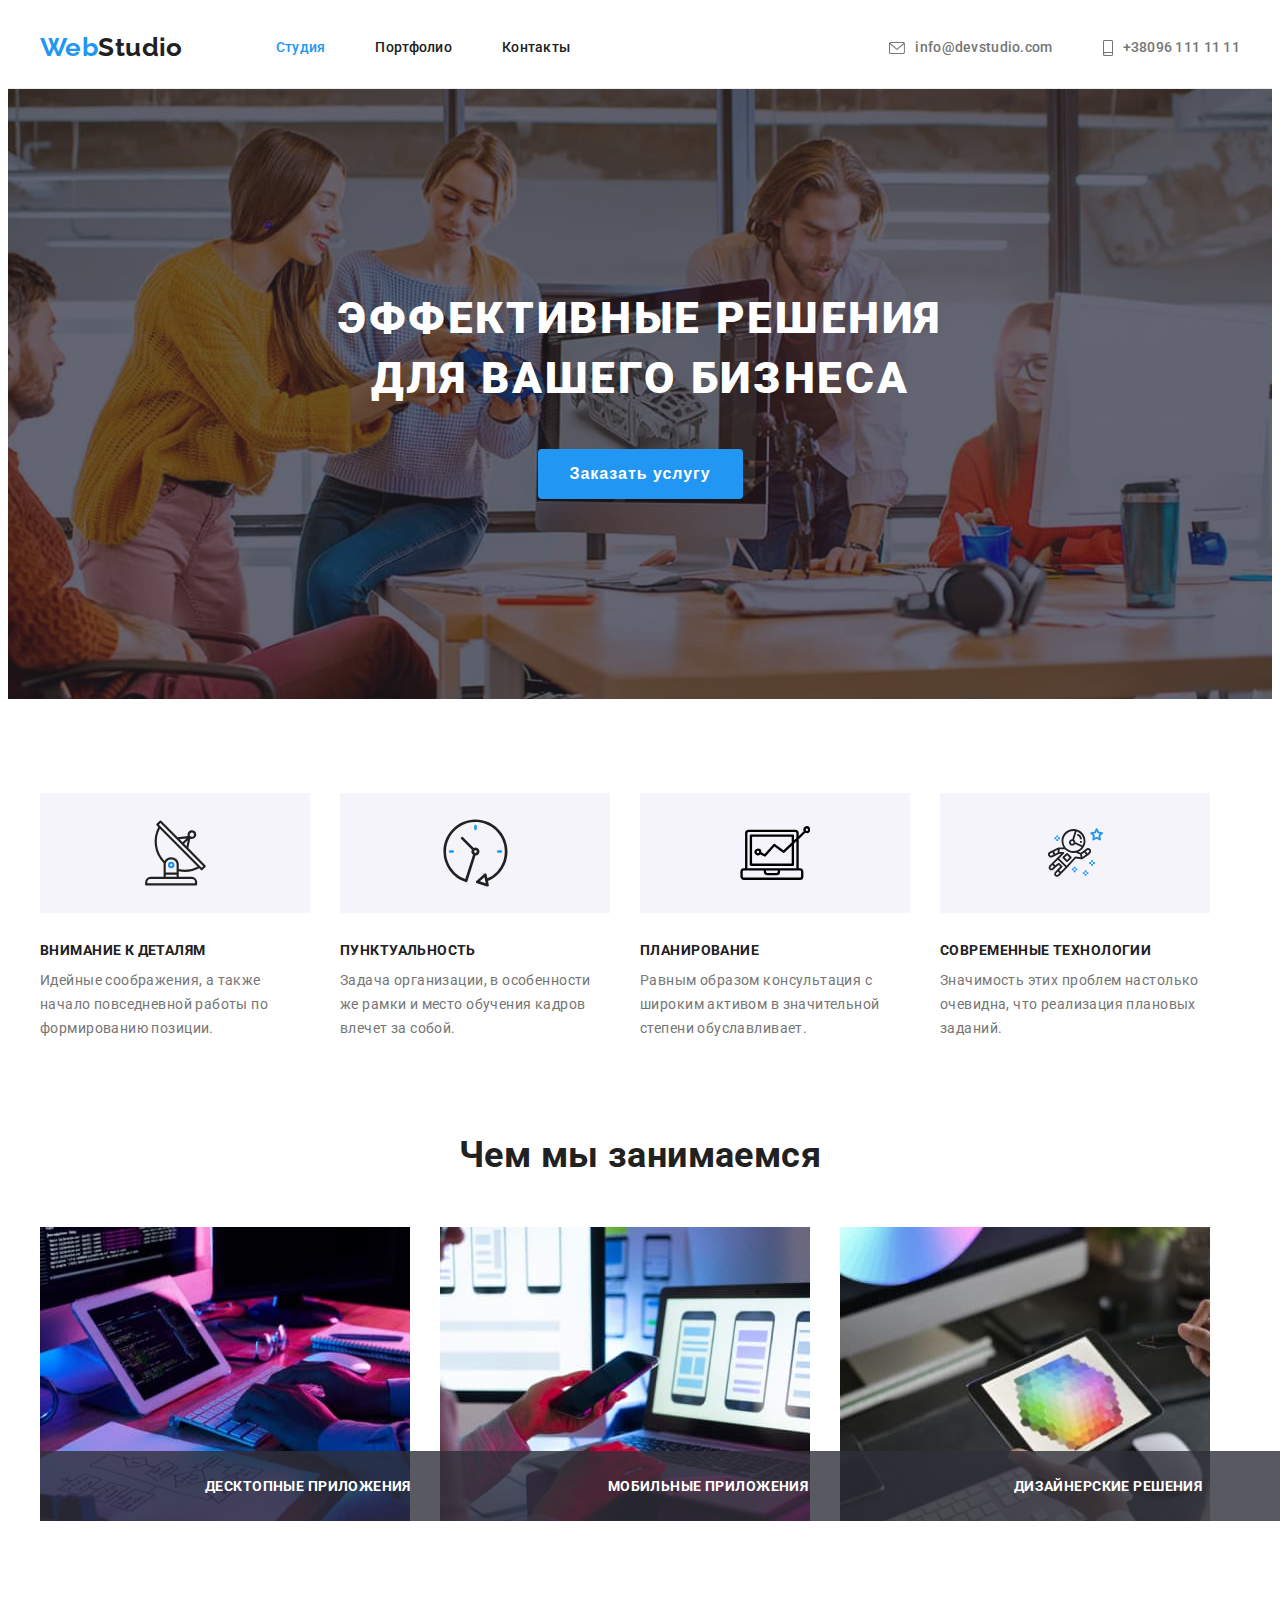
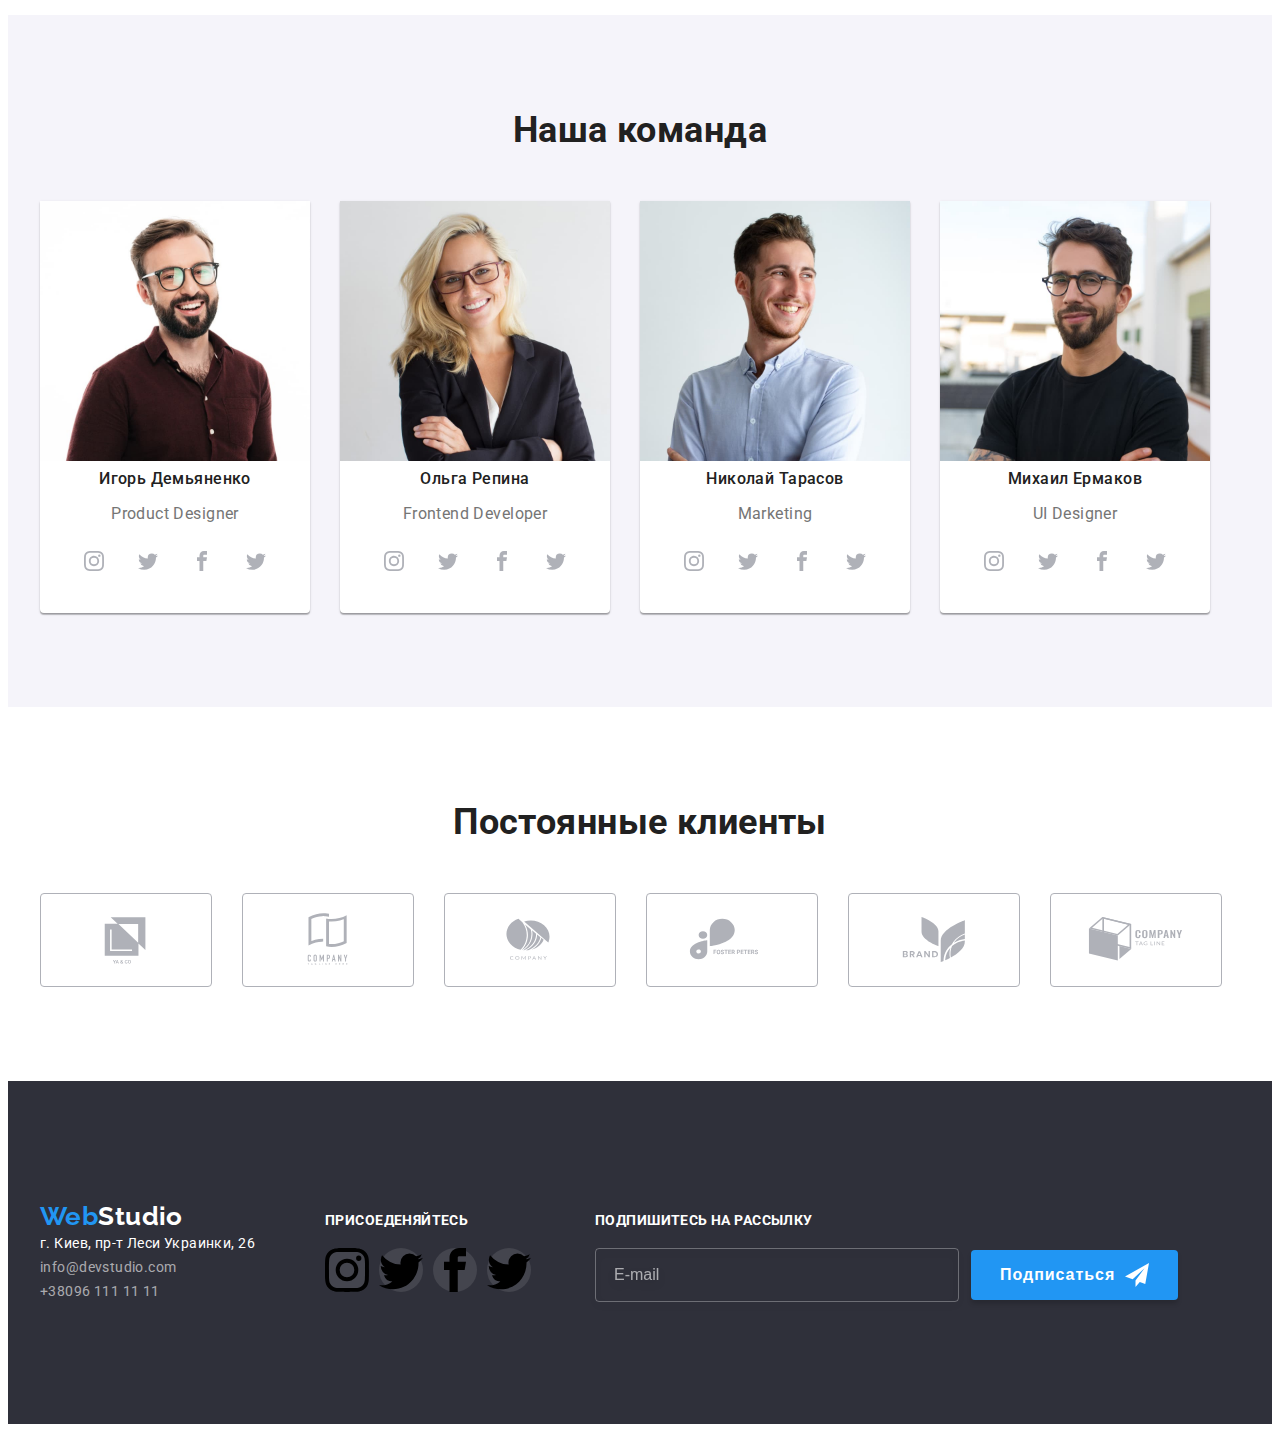
==== index.html @ 98ad6d7e "Перейменовує по BEM-у до футера" ====
<!DOCTYPE html>
<html lang="ru">
<head>
    <meta charset="UTF-8">
    <meta http-equiv="X-UA-Compatible" content="IE=edge">
    <meta name="viewport" content="width=device-width, initial-scale=1.0">
    <title>WebStudio</title>
    <link href="https://fonts.googleapis.com/css2?family=Raleway:wght@700&family=Roboto:wght@400;500;700;900&display=swap"
        rel="stylesheet">
    <link rel="stylesheet" href="https://cdnjs.cloudflare.com/ajax/libs/modern-normalize/1.1.0/modern-normalize.min.css"
        integrity="sha512-wpPYUAdjBVSE4KJnH1VR1HeZfpl1ub8YT/NKx4PuQ5NmX2tKuGu6U/JRp5y+Y8XG2tV+wKQpNHVUX03MfMFn9Q=="
        crossorigin="anonymous" referrerpolicy="no-referrer" />
    <link rel="stylesheet" href="./css/styles.css">
    <!-- <link rel="stylesheet" href="./css/main.min.css"> -->
</head>
<body>
    <!--Розмічаємо голову сторінки-->
    <header class="header">
        <div class="container head-container">
        <!--Розмічаємо навігацію по сайту-->
            <nav class="header-nav">
                <a href="./index.html" class="logotext logotext--head link"><span class="logo">Web</span>Studio</a>
                <ul class="site-nav list">
                    <li class="site-nav__item"><a href="./index.html" class="site-nav__link link current">Студия</a></li>
                    <li class="site-nav__item"><a href="./portfolio.html" class="site-nav__link link">Портфолио</a></li>
                    <li class="site-nav__item"><a href="" class="site-nav__link link">Контакты</a></li>
                </ul>
            </nav>
            <!--Додаємо контакти в хедер-->
            <ul class="contact-nav list">
                <li class="contact__item">                                   
                    <a href="emailto:info@devstudio.com" class="contact__link link">
                        <svg class="mylo-icon" width="16" height="12">
                            <use href="./images/symbol-defs.svg#icon-envelopelett"></use>
                        </svg>
                        info@devstudio.com
                    </a>
                </li>
                <li class="contact__item">                    
                    <a href="tel:+380961111111" class="contact__link link">
                        <svg class="tel-icon">
                            <use href="./images/symbol-defs.svg#icon-smartphonesma"></use>
                        </svg>
                        +38096 111 11 11
                    </a>
                </li>
            </ul>
        </div>
    </header>
    <!--Закінчили з хедером,розмічаємо основну частину сторінки-->
    <main>
        <!--Розмічаємо "банер"-->                    
        <section class="section hero">
            <div class="container">
                <h1 class="hero-title">Эффективные решения для вашего бизнеса</h1>
                <button type="button" class="button-hero" data-modal-open>Заказать услугу</button>
            </div>               
        </section>        
        <!--Розмічаємо секцію "Наші кращі якості"-->
        <section class="section">
            <div class="container">
                <h2 class="section-title invisible">Наши лучшие качества</h2>
                <ul class="featers list">
                    <li class="featers__item">
                        <div class="featers__place">
                            <svg class="featers__image" width="65px" height="70px">
                                <use class="featers-icon" href="./images/symbol-defs.svg#icon-antenna">
                                </use>
                            </svg>
                        </div>
                        <h3 class="featers__title">Внимание к деталям</h3>
                        <p class="featers__decription">Идейные соображения,
                            а также начало повседневной работы
                            по формированию позиции.</p>
                    </li>
                    <li class="featers__item">
                        <div class="featers__place">
                            <svg class="featers__image" width="67px" height="70px">
                                <use href="./images/symbol-defs.svg#icon-clock">
                                </use>
                            </svg>
                        </div>
                        <h3 class="featers__title">Пунктуальность</h3>
                        <p class="featers__decription">Задача организации,
                            в особенности же рамки
                            и место обучения кадров влечет за собой.</p>
                    </li>
                    <li class="featers__item">
                        <div class="featers__place">
                            <svg class="featers__image" width="70px" height="54px">
                                <use href="./images/symbol-defs.svg#icon-vector">
                                </use>
                            </svg>
                        </div>
                        <h3 class="featers__title">Планирование</h3>
                        <p class="featers__decription">Равным образом консультация с широким
                            активом в значительной степени обуславливает.</p>
                    </li>
                    <li class="featers__item">
                        <div class="featers__place">
                            <svg class="featers__image" width="55px" height="61px">
                                <use href="./images/symbol-defs.svg#icon-astro">
                                </use>
                            </svg>
                        </div>
                        <h3 class="featers__title">Современные технологии</h3>
                        <p class="featers__decription">Значимость этих проблем настолько очевидна,
                            что реализация плановых заданий.</p>
                    </li>
                </ul>
            </div>
        </section>
        <!-- Переходимо до секції "Чим ми займаємось"-->
        <section class="section works">
            <div class="container">
                <h2 class="section-title">Чем мы занимаемся</h2>
                <ul class="works-list list">
                    <li class="works__item">
                        <img class="works__image" src="./images/verstsq.jpg" alt="Десктопные приложения" width="370">
                        <h3 class="works__title">Десктопные приложения</h3>
                    </li>
                    <li class="works__item">
                        <img class="works__image" src="./images/imgrazmsq.jpg" alt="Мобильные приложения" width="370">
                        <h3 class="works__title">Мобильные приложения</h3>
                    </li>
                    <li class="works__item">
                        <img class="works__image" src="./images/imgpalitrsq.jpg" alt="Дизайнерские решения" width="370">
                        <h3 class="works__title">Дизайнерские решения</h3>
                    </li>
                </ul>
            </div>
        </section>
        <!-- Переходимо до секції "наша команда"-->
        <section class="team section">
            <div class="container">
                <h2 class="section-title">Наша команда</h2>
                <ul class="team list">
                    <li class="team__item">
                        <img src="./images/imgigdemsq.jpg" alt="Игорь Демьяненко" width="270">
                        <h3 class="team__title">Игорь Демьяненко</h3>
                        <p class="team__decription" lang="en">Product Designer</p>
                        <ul class="sots list">
                           <li class="sots__item">
                                    <a href="" class="sots__link">
                                    <svg class="sots__icon">
                                        <use href="./images/symbol-defs.svg#icon-instagram"></use>
                                    </svg>
                                    </a>                                                       
                           </li> 
                           <li class="sots__item">
                                <a href="" class="sots__link">
                                    <svg class="sots__icon">
                                        <use href="./images/symbol-defs.svg#icon-twitter"></use>
                                    </svg>
                                </a>                                
                           </li>
                           <li class="sots__item">
                               <a href="" class="sots__link">
                                 <svg class="sots__icon">
                                    <use href="./images/symbol-defs.svg#icon-facebook"></use>
                                </svg>
                                </a>                                
                           </li>
                           <li class="sots__item">
                               <a href="" class="sots__link">
                                    <svg class="sots__icon">
                                        <use href="./images/symbol-defs.svg#icon-twitter"></use>
                                    </svg>
                                </a>                                
                           </li>
                        </ul>
                    </li>
                    <li class="team__item">
                        <img src="./images/imgolrepsq.jpg" alt="Ольга Репина" width="270">
                        <h3 class="team__title">Ольга Репина</h3>
                        <p class="team__decription" lang="en">Frontend Developer</p>
                        <ul class="sots list">
                            <li class="sots__item">
                                <a href="" class="sots__link">
                                    <svg class="sots__icon">
                                        <use href="./images/symbol-defs.svg#icon-instagram"></use>
                                    </svg>
                                </a>
                            </li>
                            <li class="sots__item">
                                <a href="" class="sots__link">
                                    <svg class="sots__icon">
                                        <use href="./images/symbol-defs.svg#icon-twitter"></use>
                                    </svg>
                                </a>
                            </li>
                            <li class="sots__item">
                                <a href="" class="sots__link">
                                    <svg class="sots__icon">
                                        <use href="./images/symbol-defs.svg#icon-facebook"></use>
                                    </svg>
                                </a>
                            </li>
                            <li class="sots__item">
                                <a href="" class="sots__link">
                                    <svg class="sots__icon">
                                        <use href="./images/symbol-defs.svg#icon-twitter"></use>
                                    </svg>
                                </a>
                            </li>
                        </ul>
                    </li>
                    <li class="team__item">
                        <img src="./images/imgniktarsq.jpg" alt="Николай Тарасов" width="270">
                        <h3 class="team__title">Николай Тарасов</h3>
                        <p class="team__decription" lang="en">Marketing</p>
                        <ul class="sots list">
                            <li class="sots__item">
                                <a href="" class="sots__link">
                                    <svg class="sots__icon">
                                        <use href="./images/symbol-defs.svg#icon-instagram"></use>
                                    </svg>
                                </a>
                            </li>
                            <li class="sots__item">
                                <a href="" class="sots__link">
                                    <svg class="sots__icon">
                                        <use href="./images/symbol-defs.svg#icon-twitter"></use>
                                    </svg>
                                </a>
                            </li>
                            <li class="sots__item">
                                <a href="" class="sots__link">
                                    <svg class="sots__icon">
                                        <use href="./images/symbol-defs.svg#icon-facebook"></use>
                                    </svg>
                                </a>
                            </li>
                            <li class="sots__item">
                                <a href="" class="sots__link">
                                    <svg class="sots__icon">
                                        <use href="./images/symbol-defs.svg#icon-twitter"></use>
                                    </svg>
                                </a>
                            </li>
                        </ul>
                    </li>
                    <li class="team__item">
                        <img src="./images/imgmiersq.jpg" alt="Михаил Ермаков" width="270">
                        <h3 class="team__title">Михаил Ермаков</h3>
                        <p class="team__decription" lang="en">UI Designer</p>
                        <ul class="sots list">
                            <li class="sots__item">
                                <a href="" class="sots__link">
                                    <svg class="sots__icon">
                                        <use href="./images/symbol-defs.svg#icon-instagram"></use>
                                    </svg>
                                </a>
                            </li>
                            <li class="sots__item">
                                <a href="" class="sots__link">
                                    <svg class="sots__icon">
                                        <use href="./images/symbol-defs.svg#icon-twitter"></use>
                                    </svg>
                                </a>
                            </li>
                            <li class="sots__item">
                                <a href="" class="sots__link">
                                    <svg class="sots__icon">
                                        <use href="./images/symbol-defs.svg#icon-facebook"></use>
                                    </svg>
                                </a>
                            </li>
                            <li class="sots__item">
                                <a href="" class="sots__link">
                                    <svg class="sots__icon">
                                        <use href="./images/symbol-defs.svg#icon-twitter"></use>
                                    </svg>
                                </a>
                            </li>
                        </ul>
                    </li>
                </ul>
            </div>                     
        </section>
        <!--Розмічаємо секцію постійних клієнтів-->
        <section class="section">
            <div class="container">
                <h2 class="section-title">Постоянные клиенты</h2>
                <ul class="clients list">
                    <li class="clients__item">
                        <div class="clients__place">
                            <svg class="clients__icon">
                                <use href="./images/symbol-defs.svg#icon-logo1"></use>
                            </svg>
                        </div>
                    </li>
                    <li class="clients__item">
                        <div class="clients__place">
                            <svg class="clients__icon">
                                <use href="./images/symbol-defs.svg#icon-logo2"></use>
                            </svg>
                        </div>
                    </li>
                    <li class="clients__item">
                        <div class="clients__place">
                            <svg class="clients__icon">
                                <use href="./images/symbol-defs.svg#icon-logo3"></use>
                            </svg>
                        </div>
                    </li>
                    <li class="clients__item">
                        <div class="clients__place">
                            <svg class="clients__icon">
                                <use href="./images/symbol-defs.svg#icon-logo4"></use>
                            </svg>
                        </div>
                    </li>
                    <li class="clients__item">
                        <div class="clients__place">
                            <svg class="clients__icon">
                                <use href="./images/symbol-defs.svg#icon-logo5"></use>
                            </svg>
                        </div>
                    </li>
                    <li class="clients__item">
                        <div class="clients__place">
                            <svg class="clients__icon">
                                <use href="./images/symbol-defs.svg#icon-logo6"></use>
                            </svg>
                        </div>
                    </li>
                </ul>
            </div>
        </section>
                
    </main>
    <!--Закінчили з осноновною частиною, переходимо до футера-->
    <footer class="footer">
        <div class="container footer">
            <!--Розмічаємо адрес в футері-->
            <div>
                <a href="./index.html" class="logotext logotext--foot link"><span class="logo">Web</span>Studio</a>
                <address>
                    <ul class="footer-nav list">
                        <li><a href="https://goo.gl/maps/u381TuipqdCtVo7J7" class="link" target="_blank" rel="noopener noreferrer">г.
                                Киев, пр-т Леси Украинки,
                                26</a></li>
                        <li><a href="emailto:info@devstudio.com" class="contact link">info@devstudio.com</a></li>
                        <li><a href="tel:+380961111111" class="contact link">+38096 111 11 11</a></li>
                    </ul>
                </address>
            </div>
            <!--Додаємо ссилки на соцмережі в футері-->
            <div class="footer-sots">
                <h2 class="foot-title">Присоеденяйтесь</h2>
                <ul class="sotsset-footer list">
                    <li class="sots-li-foot">
                        <a href="" class="button-foot-sots">
                            <svg class="button-icon">
                                <use href="./images/symbol-defs.svg#icon-instagram"></use>
                            </svg>
                        </a>                
                    </li>
                    <li class="sots-li-foot">
                        <a href=""  class="button-foot-sots">
                            <svg class="button-icon">
                                <use href="./images/symbol-defs.svg#icon-twitter"></use>
                            </svg>
                        </a>
                
                    </li>
                    <li class="sots-li-foot">
                        <a href=""  class="button-foot-sots">
                            <svg class="button-icon">
                                <use href="./images/symbol-defs.svg#icon-facebook"></use>
                            </svg>
                        </a>
                    </li>
                    <li class="sots-li-foot">
                        <a href=""  class="button-foot-sots">
                            <svg class="button-icon">
                                <use href="./images/symbol-defs.svg#icon-twitter"></use>
                            </svg>
                        </a>
                
                    </li>
                </ul>
            </div>
            <!--Додаємо форму на підписку в футері-->
            <div class="foot-form-client">
                <b class="invitation">Подпишитесь на рассылку</b>
                <form class="foot-form" name="email">
                    <label class="foot-label-email"  for="email"></label>
                    <input class="foot-input-email" type="email" name="email" id="email" placeholder="E-mail">
                    <button type="submit" class="button-foot-email">Подписаться
                        <svg class="button-svg-fly" width="24" height="24">
                            <use href="./images/symbol-defs.svg#icon-fly"></use>
                        </svg>
                    </button>
                </form>
            </div>                           
        </div>
    </footer>
    <!-- Додаємо модальне вікно -->
    <div class="backdrop is-hidden" data-modal>
        <div class="modal">
            <button class="modal-button" type="button" data-modal-close>
                <svg class="close-icon">
                    <use class="close" href="./images/symbol-defs.svg#icon-vectorclose" width="11px" height="11px"></use>
                </svg>
            </button>
            <form name="modal-form">
                <b class="modal-title">Оставьте свои данные, мы Вам перезвоним</b>
                <div class="modal-form-in">
                    <label class="modal-label" for="name">Имя</label>
                    <div class="div-svg-input">
                        <input class="modal-input" type="text" name="name" id="name">
                        <svg class="input-icon" width="12" height="12">
                            <use href="./images/symbol-defs.svg#icon-name"></use>
                        </svg>                        
                    </div>                    
                </div>
                <div class="modal-form-in">
                    <label class="modal-label" for="tel">Телефон</label>
                    <div class="div-svg-input">
                        <input class="modal-input" type="tel" name="tel" id="tel">
                        <svg class="input-icon" width="13" height="13">
                            <use href="./images/symbol-defs.svg#icon-phon"></use>
                        </svg>
                        
                    </div>
                </div>
                <div class="modal-form-in">
                    <label class="modal-label" for="mail">Почта</label>
                    <div class="div-svg-input">
                        <input class="modal-input" type="email" name="email" id="mail">
                        <svg class="input-icon" width="15" height="12">
                            <use href="./images/symbol-defs.svg#icon-lett"></use>
                        </svg>                        
                    </div>
                </div>
                <div class="modal-form-in">
                    <label class="modal-label" for="comment">Коментарий</label>
                    <textarea class="modal-textarea" name="comment" id="comment" rows="10" placeholder="введите текст"></textarea>
                </div>                
                <div class="modal-checkbox">
                    <input class="input-checkbox" type="checkbox" name="agree" value="yes" id="agree">
                    <label class="label-checkbox" for="agree">
                        <span class="checkbox-place">
                            <svg class="checkbox-icon" width="16" height="15">
                                <use href="./images/symbol-defs.svg#icon-galochka"></use>
                            </svg>
                        </span>
                        Соглашаюсь с рассылкой и принимаю
                        <a class="doc" href="">Условия соглашения</a>
                    </label>
                </div>
                <button class="modal-form-button" type="submit">Отправить</button>
            </form>        
        </div>
    </div>
    <!-- Додаємо скріпт для спрацьовування модального вікна -->
    <script src="./js/modal.js"></script>
</body>
</html>
---- css/styles.css ----
/* #212121 - Колір заголовків тексту*/
/* #757575 - колір тексту*/
/* #2196F3 - синій колір в макеті (акцент)*/
/* #FFFFFF - білий колір тексту*/
/* #2F303A - background колір героя та футера */
/* #E5E5E5 - білий background колір сторінки */
/* #F5F4FA - трохи сіріший білий background колір сторінки */
/* rgba(255, 255, 255, 0.6) - колір ссилок футера */
/* Задаю колір сторінки сайту та основний колір тексту */

:root {
    --general-text-color: #757575;
    --title-text-color: #212121;
    --accent-color: #2196F3;
    --second-text-color: #FFFFFF;
    --footer-second-text-color: rgba(255, 255, 255, 0.6);
    --bgc-button-color: #F5F4FA;
    --back-ground-color: #E5E5E5;
    --brc-herofooter: #2F303A;
    --bgc-hero-color: rgba(47, 48, 58, 0.4);
    --sotsset-color: #AFB1B8;
}
p {
    margin: 0;
}
button {
    cursor: pointer;
}
a {
    color: currentColor;
}
/* Задаю основні стилі сторінки */
body {
    color: var(--general-text-color);
    background-color: var(--second-text-color);

    font-family: Roboto, sans-serif;
    /* font-weight: 400; */
    font-size: 14px;
    letter-spacing: 0.03em;
}
/* Задаю утілітарний клас для приховування будь-чого на сторінці */
.invisible {
    display: none;
}

/* Прибираю крапки пунктів списку */
.list {
    margin: 0;
    padding: 0;
    list-style: none;
}
.link {
    text-decoration: none;
}
.header{ 
    display: flex;
    border-bottom: 1px solid #ECECEC  
    
}
/* Задаю контейнер для контенту сторінок */
.container {
    margin: auto;
    padding: 0 15px;
    width: 1200px;
    /* outline: 2px solid teal;  */
}
.head-container {
    margin-top: auto;
    margin-bottom: auto;
    display: flex;
    align-items: center;
}
/* Задаю колір передньої частини логотипу */
.logo {
    color: var(--accent-color);
}

/* задаю колір другої частини тексту лого */
.logotext {
    font-family: raleway, sans-serif;
    font-weight: 700;
    font-size: 26px;
    line-height: 1.2;
}
.logotext--head {
    color: var(--title-text-color);
}
.logotext--foot{
    color: var(--second-text-color);
}
.header-nav {
    display: flex;
    /* padding-top: 24px;
    padding-bottom: 25px; */
    align-items: center;
}
.site-nav {
    display: flex;
    align-items: center;
    margin-left: 93px;
}
/* задаю колір та шрифт ссилок в блоці навігації при наваденні та переході */
.site-nav .link:hover,
.site-nav .link:focus {
    color: var(--accent-color);
}
.site-nav .link.current {
    color: var(--accent-color);
    position: relative;
}
.site-nav__item {}

.site-nav__item:not(:last-child) {
    margin-right: 50px;
}
.nav-info.current::after{
    position: absolute;
    bottom: -1px;
    left: 0;
    content: '';
    width: 100%;
    height: 4px;
    display: block;

    color: var(--accent-color);
    background-color: var(--accent-color);
    border-radius: 2px;
    
}
.site-nav__link{
    display: flex;
    padding-top: 32px;
    padding-bottom: 32px;
    color: var(--title-text-color);
    
    
    font-weight: 500;
    line-height: 1.14;
    letter-spacing: 0.02em;
    transition: color 250ms cubic-bezier(0.4, 0, 0.2, 1);
}

.contact-nav {
    display: flex;
    margin-left: auto;
}
.contact__item{
    display: flex;
    transition: color 250ms cubic-bezier(0.4, 0, 0.2, 1);
}
.contact__item + .contact__item {
    margin-left: 50px;
}
.contact__link {
    display: flex;
    align-items: center;
}
.contact__item:hover{
    color: var(--accent-color);
}
.mylo-icon {
    padding: 0px;
    margin-right:10px;
    height: 12px;
    width: 16px;
    fill: currentColor;
}
.contact-tel {
    display: flex;
    align-items: center;
   
}
.tel-icon {
    
    padding: 0px;
    margin-right: 10px;
    height: 16px;
    width: 10px; 

    fill: currentColor;
}
/* Задаю колір та шрифт ссилок в блоці авторизації */
.contact-nav .link {
    color: var(--general-text-color);

    font-weight: 500;
    font-size: 14px;
    line-height: 1.14;
    letter-spacing: 0.02em;
    transition: color 250ms cubic-bezier(0.4, 0, 0.2, 1);
}

/* задаю колір та шрифт ссилок в блоці авторизації при наваденні та переході */
.contact-nav .link:hover,
.contact-nav .link:focus {
    color: var(--accent-color);    
} 

/* Задаю колір та шрифт головного заголовка */
.section.hero {
    margin-left: auto;
    margin-right: auto;
    
    padding: 200px 0px 200px 0px ;
    background-repeat: no-repeat;
    background-size: cover;
    background-position: center;
}
.hero {
    max-width: 1600px;
    background-color: var(--brc-herofooter);
    text-align: center;
    background-image: url(../images/imgoverlay.png), url(../images/heroimg.jpg);
    background-repeat: no-repeat;
    background-size: cover;
    background-position: center;
}
.hero-title {
    width: 696px;
    margin: 0px auto 40px auto;    
          
    color: var(--second-text-color);

    font-weight: 900;
    font-size: 44px;
    line-height: 1.36;
       
    text-align: center;
    letter-spacing: 0.06em;
    text-transform: uppercase;
}
.section {
    padding-top: 94px;
    padding-bottom: 94px;   
   
}
/* задаю колір та шрифт заголовків секції */
.section-title {
    margin-top: 0;
    margin-bottom: 50px;
    color: var(--title-text-color);

    font-size: 36px;
    line-height: 1.17;
    text-align: center;
    
}

.featers {
    display: flex;
}
.featers__place{
    display: flex;
    text-align: center;
    justify-content: center;
    align-items: center;
    width: 270px;
    height: 120px;
    background-color: var(--bgc-button-color);
    margin-bottom: 30px;
}
/* Задаю ширину лішкам списку featers */
.featers__item {
    width: 270px;
}
/* Задаю маржини лішкам списку featers крім останнього */
.featers__item:not(:last-child){
    margin-right: 30px;
}
/* задаю колір та шрифт h3 в секції featers */
.featers__title {
    margin-top: 0;
    margin-bottom: 10px;
    
    color: var(--title-text-color);

    font-size: 14px;
    line-height: 1.14;
    text-transform: uppercase;
}
/* задаю колір та шрифт основного тексту в секції featers */
.featers__decription {
    display: inline-block;    
    line-height: 1.71;
}

/* ------------Секція робіт----------------- */
 .section.works {
     padding-top: 0;
 }

 .works {}

.works-list {
    display: flex;
}
.works__item{
    position: relative;
}
.works__item:not(:last-child) {
    margin-right: 30px;
}
.works__image {
    display: block;
}
.works__title{
    position: absolute;
    bottom: 0;
    width: 100%;

    margin: 0;
    padding: 27px 82px 27px 83px;

    font-size: 14px;
    line-height: 16px;
    text-align: center;
    text-transform: uppercase;
    
    color: var(--second-text-color);
    background: rgba(47, 48, 58, 0.8);
}
/* ------------Секція команди---------------- */
.team.section {
background-color: var(--bgc-button-color);
}
.team {
    display: flex;
}
.team__title {
    margin-top: 0;
    margin-bottom: 10px;
    color: var(--title-text-color);

    font-weight: 500;
    font-size: 16px;
    line-height: 1.88;
   
    
    text-align: center;
}
.team__item {
    width: 270px;
    box-shadow: 0px 1px 3px rgba(0, 0, 0, 0.12), 0px 1px 1px rgba(0, 0, 0, 0.14), 0px 2px 1px rgba(0, 0, 0, 0.2);
    border-radius: 0px 0px 4px 4px;
    background-color: var(--second-text-color);
}
.team__item + .team__item {
    margin-left: 30px;;
}
.team__decription {
    font-size: 16px;
    line-height: 1.2;    
    
    text-align: center;
}
.sots{
    display: flex;
    padding: 0;
    margin: 16px 32px 30px 32px;
    /* outline: 1px solid rebeccapurple; */
    list-style: none;
    justify-content: space-between;
    align-items: center;
}
.sots__item{
    display: flex;
    align-items: center;
    justify-content: center;
   
   
}
.sots__link {
    display: flex;
    align-items: center;
    justify-content: center;

    padding: 0;
    border: none;
    width: 44px;
    height: 44px;
    border-radius: 50%;
    color: var(--sotsset-color);
    color: var(--sotsset-color);
    background-color: var(--second-text-color);
    transition: color 250ms cubic-bezier(0.4, 0, 0.2, 1), 
    background-color 250ms cubic-bezier(0.4, 0, 0.2, 1);
}

.sots__link:hover {
    color: var(--second-text-color);
    background-color: var(--accent-color);
}

.sots__icon {
    display: flex;
    width: 20px;
    height: 20px;

    fill: currentColor;

}
/*-------Розмічаємо секцію постійних клієнтів-------- */
.clients{
    display: flex;
}
.clients__item{

}
.clients__item + .clients__item{
    margin-left: 30px;
}
.clients__place {
    display: flex;
    width: 170px;
    height: 92px;
    
        
    border: 1px solid var(--sotsset-color);
    border-radius: 4px;
    color: var(--sotsset-color);

    transition: color 250ms cubic-bezier(0.4, 0, 0.2, 1), 
                border-color 250ms cubic-bezier(0.4, 0, 0.2, 1);
}
.clients__place:hover {
    color: var(--accent-color);
    border-color: var(--accent-color);

}
.clients__icon{
    fill: currentColor;
    margin: 16px 32px 16px 32px;
}

.portfolio-header {
    margin-bottom: 94px;
}
.filter {
    display: flex;
    margin-bottom: 50px;
    justify-content: center;
}
.filter-li{
    transition: box-shadow 250ms cubic-bezier(0.4, 0, 0.2, 1);
}
.filter-li + .filter-li {
    margin-left: 8px;
}
.filter-li:hover, .filter-li:focus{
    box-shadow: 0px 3px 1px rgba(0, 0, 0, 0.1), 0px 1px 2px rgba(0, 0, 0, 0.08), 0px 2px 2px rgba(0, 0, 0, 0.12);
}
.example {
    display: flex;
    flex-wrap: wrap;
    
}
/* Задаю колір заголовків h3 в секції приклади */
.example-title {
    margin-top: 0;
    margin-bottom: 4px;
    color: var(--title-text-color);

    
    font-size: 18px;
    line-height: 2;
    letter-spacing: 0.06em;
}

.example-li { 
    display: flex;
    flex-direction: column;
    width: 370px;
    margin-right: 30px;
    margin-bottom: 30px;

    transition: box-shadow 250ms cubic-bezier(0.4, 0, 0.2, 1);
    
}
.example-li:hover{
    box-shadow: 0px 1px 1px rgba(0, 0, 0, 0.12), 0px 4px 4px rgba(0, 0, 0, 0.06), 1px 4px 6px rgba(0, 0, 0, 0.16);
}
.example-li:hover .movie-window{
    transform: translateY(0);

}
.example-li:nth-child(3n){ 
    margin-right: 0;
}
.example-li:nth-last-child(-n+3){
    margin-bottom: 0;
}
.exemple-decription {   
    font-size: 16px;
    line-height: 1.88;
}
/*  не пушаться зміни, якась містика */
.exemple-img {
    display: block;
    
}
/* обгортаю текст під картинкою */
.example-legend {
    padding: 20px 24px;
    border: 1px solid #EEEEEE;
}
.example-top-wrap{
    position: relative;
    overflow: hidden;
}
.movie-window{
    position: absolute;
    top:0;
    transform: translateY(100%);
    transition: transform 250ms cubic-bezier(0.4, 0, 0.2, 1);
    overflow: auto;
    
    width: 100%;
    height: 100%;
    padding: 63px 24px 63px 24px;
    margin: 0;
    font-size: 18px;
    line-height: 1.56;
      
    color: var(--second-text-color);
    background: rgba(33, 150, 243, 0.9);
}
.footer {    
    padding-top: 60px;
    padding-bottom: 60px;
   
    background-color: var(--brc-herofooter);
}
.container.footer{
    display: flex;
    align-items: baseline;
}
.footer-sots{
    margin-left: 70px;
    width: 270px;
    /* outline: 2px solid #FFFFFF; */
}
.foot-title{
    margin: 0px;

    font-size: 14px;
    line-height: 1.143;
    letter-spacing: 0.03em;
    text-transform: uppercase;
    
    color: var(--second-text-color);
}
.sotsset-footer{    
    display: flex;
    margin-top: 20px;       
}

.sots-li-foot + .sots-li-foot{
    margin-left: 10px;
}
.button-foot-sots{
    display: flex;
    align-items: center;
    justify-content: center;
    
    padding: 0;
    border: none;
    width: 44px;
    height: 44px;
    border-radius: 50%;
    color: var(--second-text-color);
    background-color: rgba(255, 255, 255, 0.1);

    transition: background-color 250ms cubic-bezier(0.4, 0, 0.2, 1);
}
.button-foot-sots:hover {
    background-color: var(--accent-color);
}
/* задаю колір тексту футера */
.footer-nav .link {
    color: var(--second-text-color);    
    
    font-style: normal;
    line-height: 1.71;     
}

/* задаю колір контактів в футері */
.footer-nav .contact {
    color: var(--footer-second-text-color);

    transition: color 250ms cubic-bezier(0.4, 0, 0.2, 1);
}

.footer-nav .contact:hover,
.footer-nav .contact:focus {
    color: var(--accent-color);
}
.invitation{    
    line-height: 1.143;    
    text-transform: uppercase;
    
    color: var(--second-text-color);
}
/* .foot-form-client{}
.foot-form-wrap{} */
.foot-form{
    display: flex;
    margin-top: 20px;
    
    text-align: center;
    align-items: center;
}
/* .foot-label-email{} */
.foot-input-email{
    margin-right: 12px;
    height: 50px;
    min-width: 358px;
    
    border: 1px solid rgba(255, 255, 255, 0.3);
    border-radius: 4px;

    filter: drop-shadow(0px 4px 4px rgba(0, 0, 0, 0.15));
    background-color: transparent;
    
}
.foot-input-email::placeholder{                  
        display: flex;
        align-items: center;
        padding: 15px 16px;
            
        font-size: 16px;
        line-height: 1.25;
        color: rgba(255, 255, 255, 0.6); 
}
/*--------------- Оформляємо кнопки----------- */
/* задаю колір та шрифт кнопок фільтру */
.button {
    display: inline-block;
    border-radius: 4px;
    padding: 6px 22px;
    border: none;

    color: var(--title-text-color);
    background-color: var(--bgc-button-color);

    font-family: inherit;
    font-weight: 500;
    font-size: 16px;
    line-height: 1.62;      
    text-align: center;

    transition: box-shadow 250ms cubic-bezier(0.4, 0, 0.2, 1),
                background-color 250ms cubic-bezier(0.4, 0, 0.2, 1);
    
}
.button.current {
    color: var(--second-text-color);
    background-color: var(--accent-color);
}
/* задаю колір та шрифт кнопок фільтру при наведенні та фокусі */
.button:hover,
.button:focus {
    color: var(--second-text-color);
    background-color: var(--accent-color);
}
/* задаю колір та шрифт кнопці "заказать услугу" */
.button-hero {
    display: block;
    border-radius: 4px;
    padding: 10px 32px;
    border: none;
    margin: 0px auto;
    /* margin-top: 30px; */

    color: var(--second-text-color);
    background-color: var(--accent-color);

   
    font-weight: 700;
    font-size: 16px;
    line-height: 1.88;
    
        
    align-items: center;
    text-align: center;
    letter-spacing: 0.06em;
}
.button-foot-email{
    height: 50px;
    padding: 10px 29px;
    background: var(--accent-color);
    box-shadow: 0px 4px 4px rgba(0, 0, 0, 0.15);
    border: none;
    border-radius: 4px;
    font-weight: 700;
    font-size: 16px;
    line-height: 1.88;
    
    
    display: flex;
    align-items: center;
    text-align: center;
    letter-spacing: 0.06em;    
    color: var(--second-text-color);
}
.button-svg-fly{
    margin-left: 10px;
    fill:var(--second-text-color)
}
/* ---------Модальне вікно---------------------------------- */
.backdrop{
    position: fixed;

    top: 0;
    left: 0;
    width: 100%;
    height: 100%;

    background-color: rgba(0, 0, 0, 0.2);
    transition: opacity 250ms cubic-bezier(0.4, 0, 0.2, 1),
                visibility 250ms cubic-bezier(0.4, 0, 0.2, 1);
               
}
.is-hidden{
    opacity: 0;
    pointer-events: none;
    visibility: hidden;
    

}
.is-hidden .modal{
    transform: translate(-50%, -50%) scale(0.8);
}
.modal{
    position: absolute;
    top: 50%;
    left: 50%;
    padding: 40px;
   
    transform: translate(-50%, -50%) scale(1);    
    transition: transform 250ms cubic-bezier(0.4, 0, 0.2, 1);
    

    min-width: 528px;
    min-height: 581px;
    background-color: var(--second-text-color);
    box-shadow: 0px 1px 3px rgba(0, 0, 0, 0.12), 0px 1px 1px rgba(0, 0, 0, 0.14), 0px 2px 1px rgba(0, 0, 0, 0.2);
    border-radius: 4px;
      
}

.modal-button{
    position: absolute;
    display: flex;
    top: 8px;
    right: 8px;
    width: 30px;
    height: 30px;
    border-radius: 50%;

    background-color: transparent;
    border: 1px solid rgba(0, 0, 0, 0.1);
    
    
}
.modal-button:hover .close-icon, .modal-button:focus .close-icon {
    fill: var(--accent-color);
}
.close-icon{
    position: absolute;
    top: 50%;
    left: 50%;
    transform: translate(-50%, -50%);
    width: 11px;
    height: 11px;   
    transition: fill 250ms cubic-bezier(0.4, 0, 0.2, 1);
}
.modal-title{
    display: block;
    margin-bottom: 12px;
    font-style: normal;
    font-weight: 700;
    font-size: 20px;
    line-height: 1.15;
    text-align: center;    
    
    color: var(--title-text-color);
}
.modal-form-in{
    display: flex;
    flex-direction: column;
    margin-bottom: 10px;
    
}
/* .modal-form-comm{ 
    display: flex;
    flex-direction: column;
   
}*/
.modal-label{    
    margin-bottom: 4px;
    font-size: 12px;
    line-height: 1.167;    
    letter-spacing: 0.01em;    
    color:var(--general-text-color);
}
.modal-input{
    width: 100%;
    height: 40px;
    padding: 12px 12px 12px 42px;
    border: 1px solid rgba(33, 33, 33, 0.2);    
    border-radius: 4px;
    transition: border-color 250ms cubic-bezier(0.4, 0, 0.2, 1);
    outline: none;
}
.div-svg-input{
    position: relative;
}
.modal-input:hover, .modal-textarea:hover {
    border-color: var(--accent-color);
}
.modal-input:focus,
.modal-textarea:focus {
    border-color: var(--accent-color);
}
.modal-input:active, .modal-textarea:active {
    border-color: var(--accent-color);
}
.label-checkbox{ 
    position: relative;
    display: flex;
    align-items: center;
    line-height: 1.71;
    margin-left: 9px;
    
    color:var(--general-text-color);
}
.doc{
    color: var(--accent-color);
}
.modal-input:hover + .input-icon{
    fill:var(--accent-color);
}
.modal-input:focus +.input-icon {
    fill: var(--accent-color);
}
.modal-input:active +.input-icon {
    fill: var(--accent-color);
}
.input-icon{
    position: absolute;   
    left: 15px;
    bottom: 14px;
    transition: fill 250ms cubic-bezier(0.4, 0, 0.2, 1);
}
.modal-textarea{
    padding: 12px 16px;
    resize: none;
    border: 1px solid rgba(33, 33, 33, 0.2);
    border-radius: 4px;
    transition: border-color 250ms cubic-bezier(0.4, 0, 0.2, 1);
    outline: none;
}
.modal-checkbox{
    display: flex;
    margin: 20px 51px 30px 52px;
    display: flex;
    align-items: center;
}
/* .input-checkbox{} */
.input-checkbox:checked + .label-checkbox .checkbox-place{
    background-color:var(--accent-color); 
    border: none;
    
}
.input-checkbox:checked+.label-checkbox .checkbox-icon{
    fill: var(--second-text-color);
}
.checkbox-place{
    position: absolute;
    left: -25px;
    transition: background-color 250ms cubic-bezier(0.4, 0, 0.2, 1);
}
.checkbox-icon{
    fill: transparent;
    transition: fill 250ms cubic-bezier(0.4, 0, 0.2, 1);
}
.label-checkbox .checkbox-place {
    width: 16px;
    height: 15px;
    border: 2px solid var(--title-text-color);
    border-radius: 2px;
    
    background-color: var(--second-text-color);
    display: flex;
    align-items: center;
    justify-content: center;
}
.modal-form-button{
    width: 200px;
    height: 50px;
    border: none;
    margin-right: auto;
    margin-left: auto;    
    font-weight: 700;
    font-size: 16px;
    line-height: 1.88;        
    
    display: flex;
    align-items: center;
    text-align: center;
    letter-spacing: 0.06em;
    padding: 10px 55px 10px 56px;
    
    color: var(--second-text-color);
    
    background: #188CE8;
    box-shadow: 0px 4px 4px rgba(0, 0, 0, 0.15);
    border-radius: 4px;
}
---- css/main.min.css ----
body{background-color:greenyellow}
/*# sourceMappingURL=main.min.css.map */
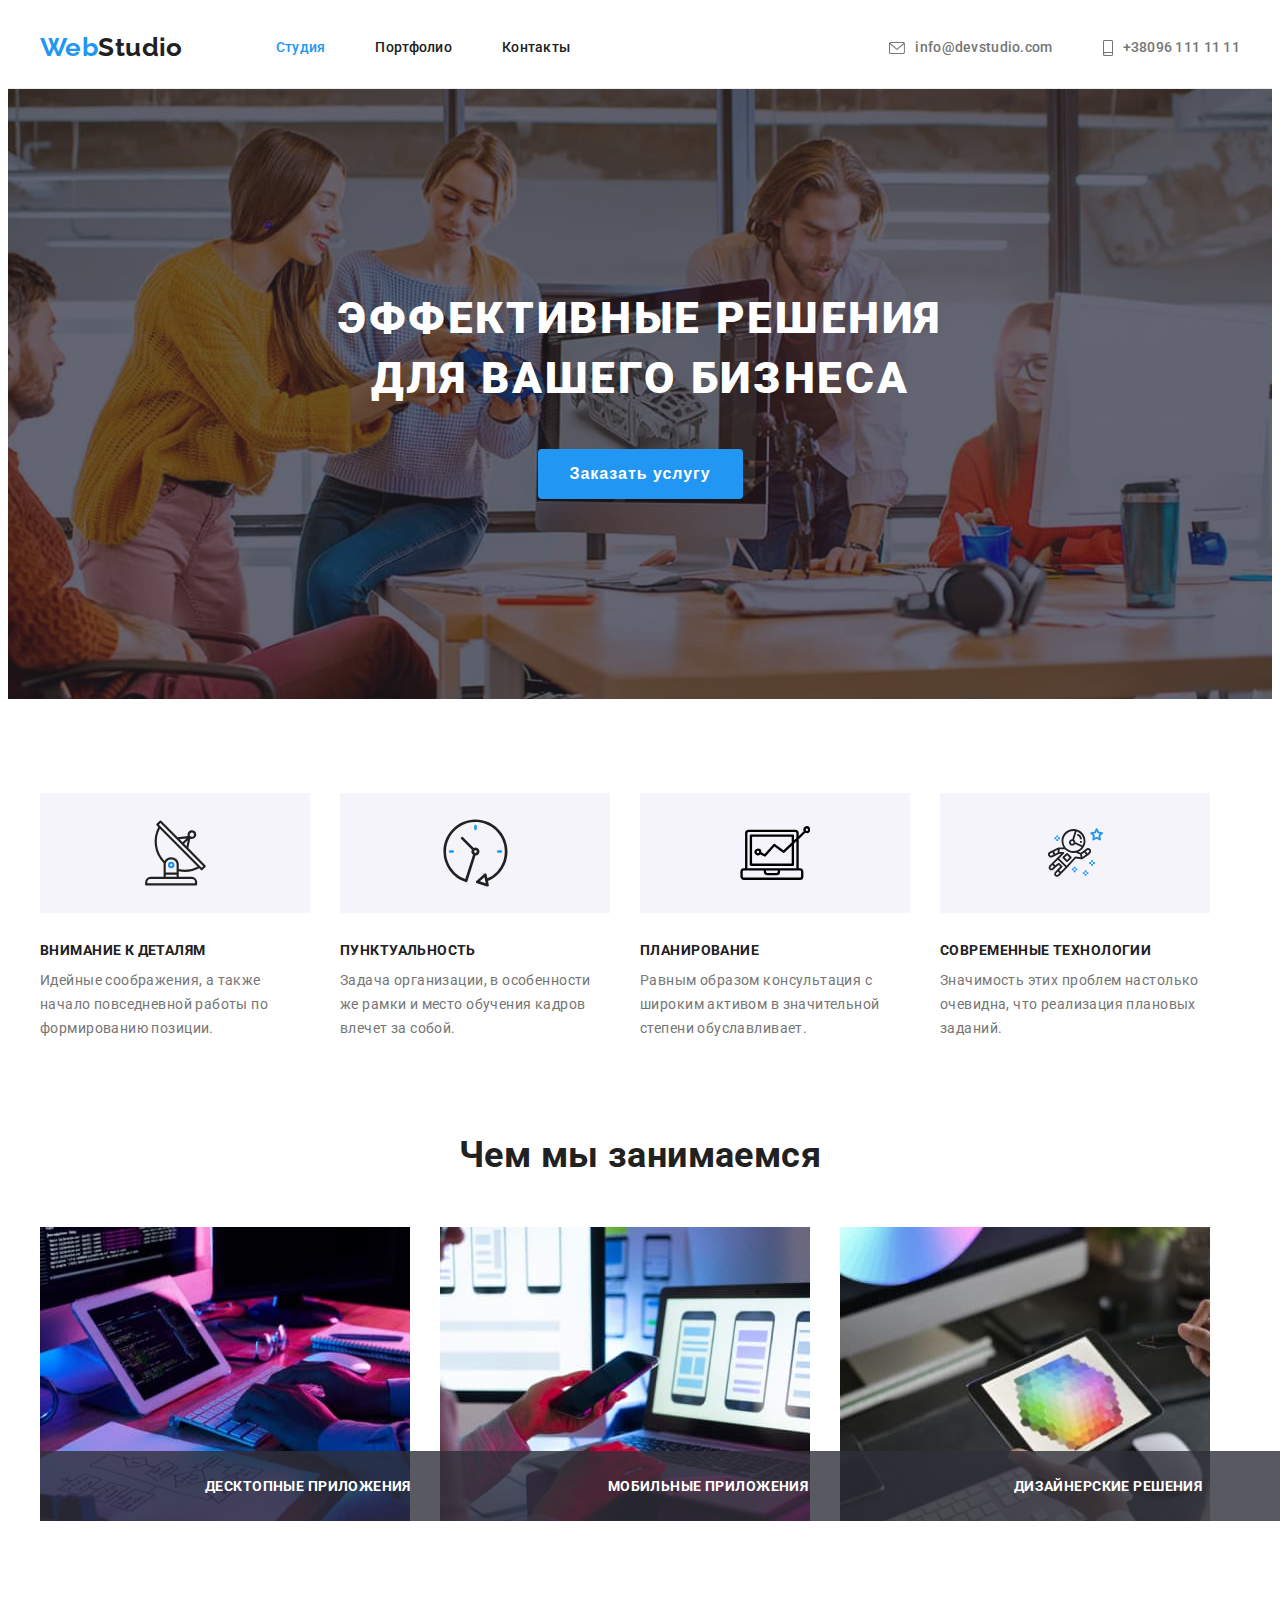
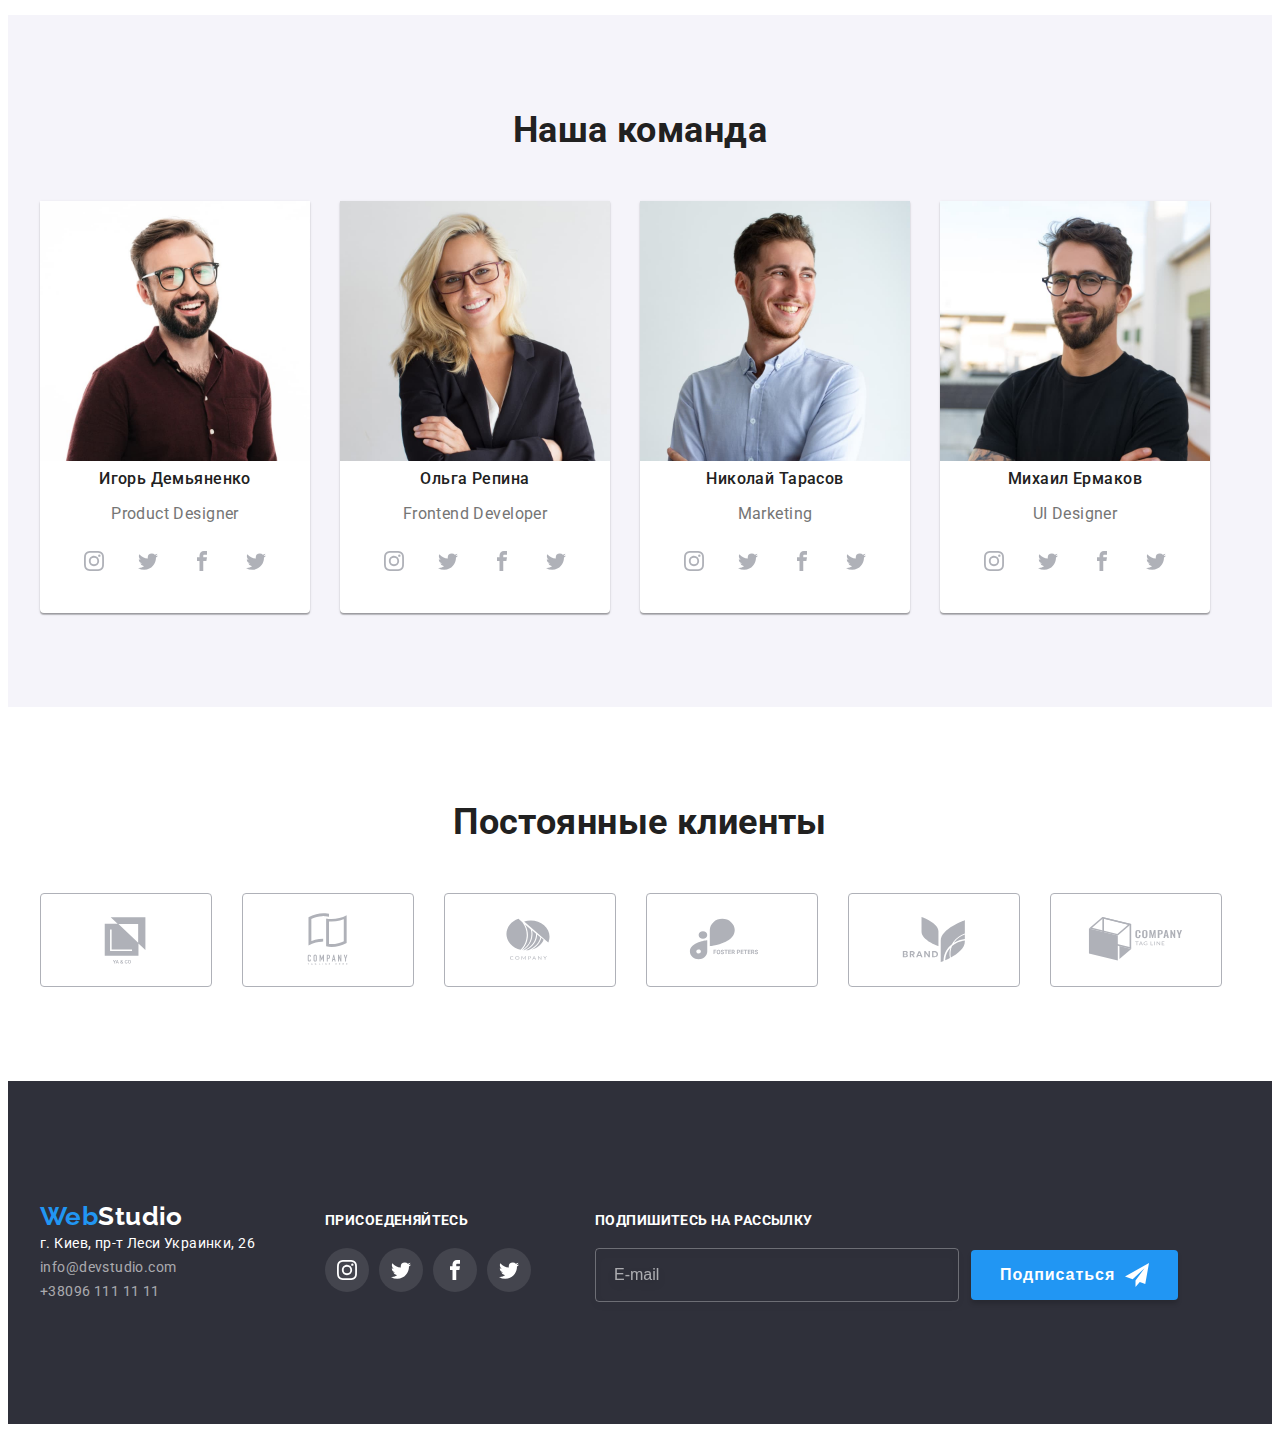
==== commit 630d8124: "Update index.html" ====
--- a/index.html
+++ b/index.html
@@ -352,14 +352,14 @@
                 <ul class="sotsset-footer list">
                     <li class="sots-li-foot">
                         <a href="" class="button-foot-sots">
-                            <svg class="button-icon">
+                            <svg class="sots__icon">
                                 <use href="./images/symbol-defs.svg#icon-instagram"></use>
                             </svg>
                         </a>                
                     </li>
                     <li class="sots-li-foot">
                         <a href=""  class="button-foot-sots">
-                            <svg class="button-icon">
+                            <svg class="sots__icon">
                                 <use href="./images/symbol-defs.svg#icon-twitter"></use>
                             </svg>
                         </a>
@@ -367,14 +367,14 @@
                     </li>
                     <li class="sots-li-foot">
                         <a href=""  class="button-foot-sots">
-                            <svg class="button-icon">
+                            <svg class="sots__icon">
                                 <use href="./images/symbol-defs.svg#icon-facebook"></use>
                             </svg>
                         </a>
                     </li>
                     <li class="sots-li-foot">
                         <a href=""  class="button-foot-sots">
-                            <svg class="button-icon">
+                            <svg class="sots__icon">
                                 <use href="./images/symbol-defs.svg#icon-twitter"></use>
                             </svg>
                         </a>
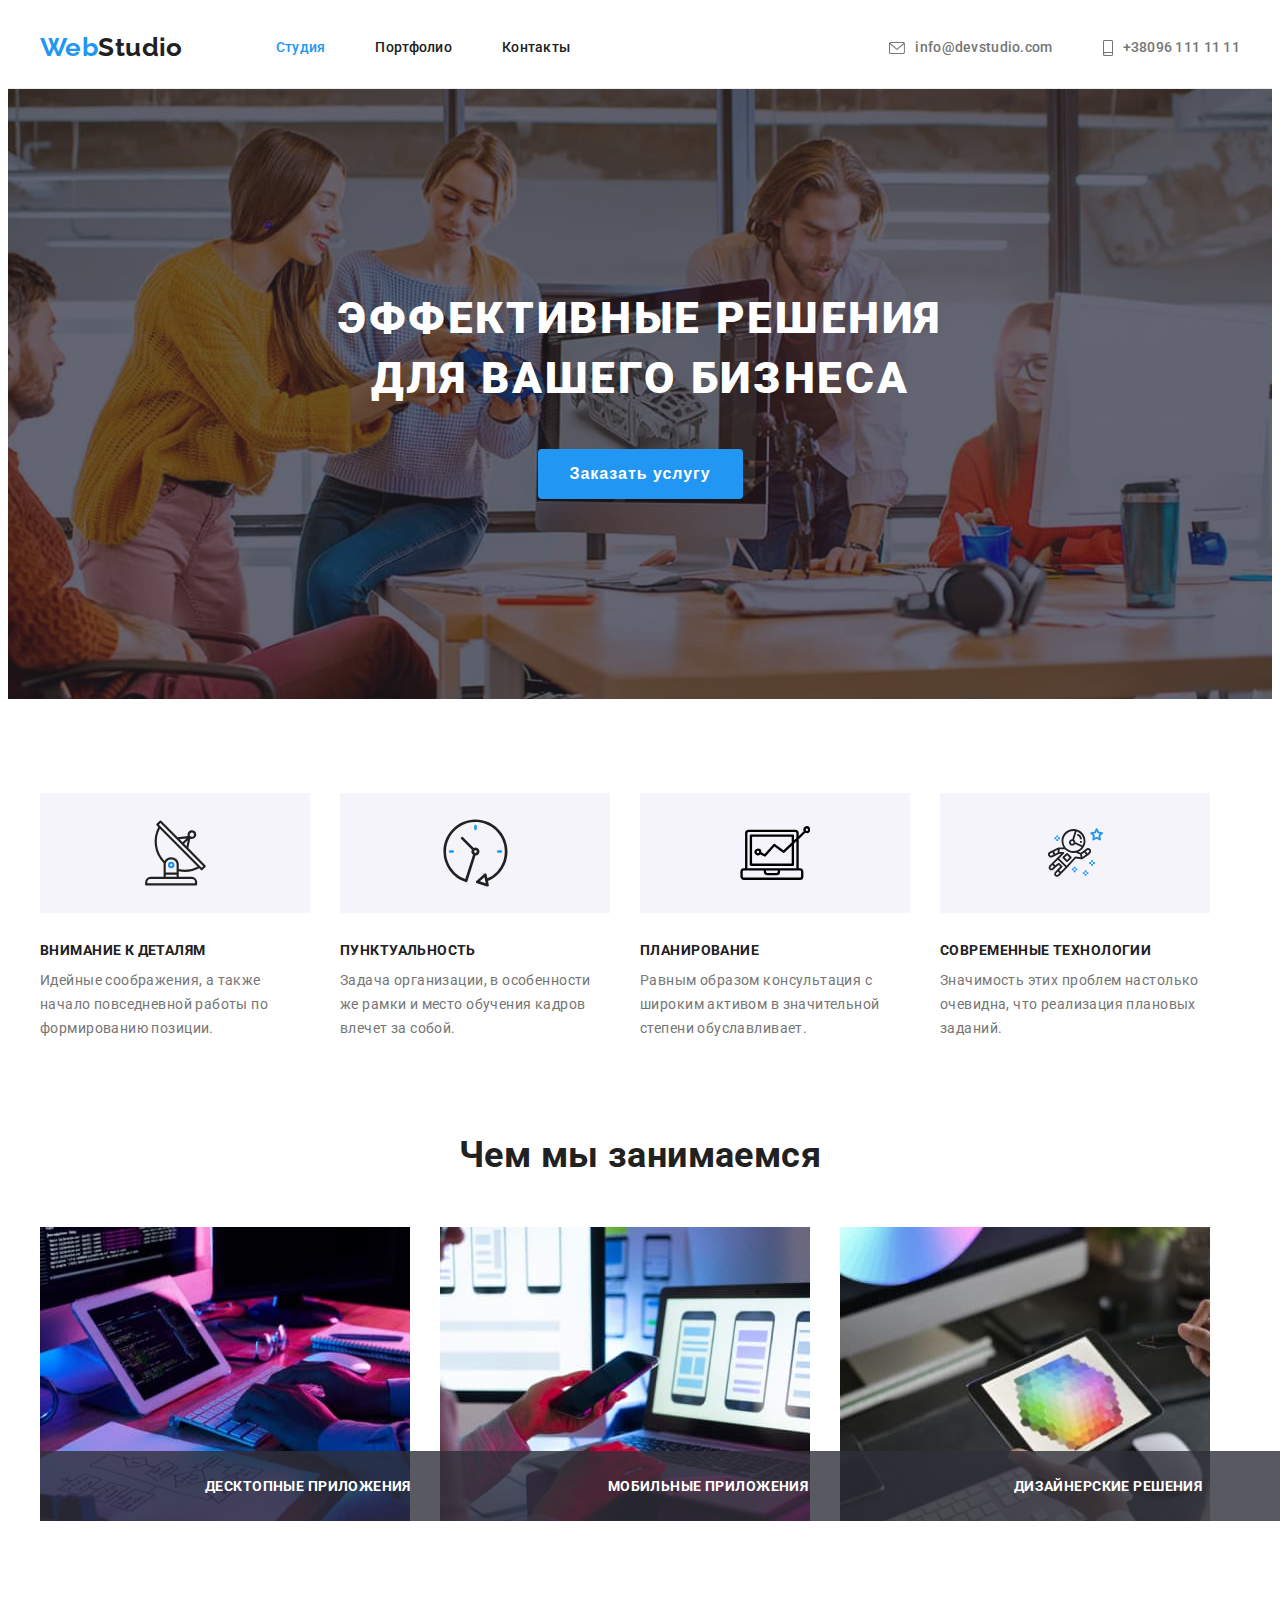
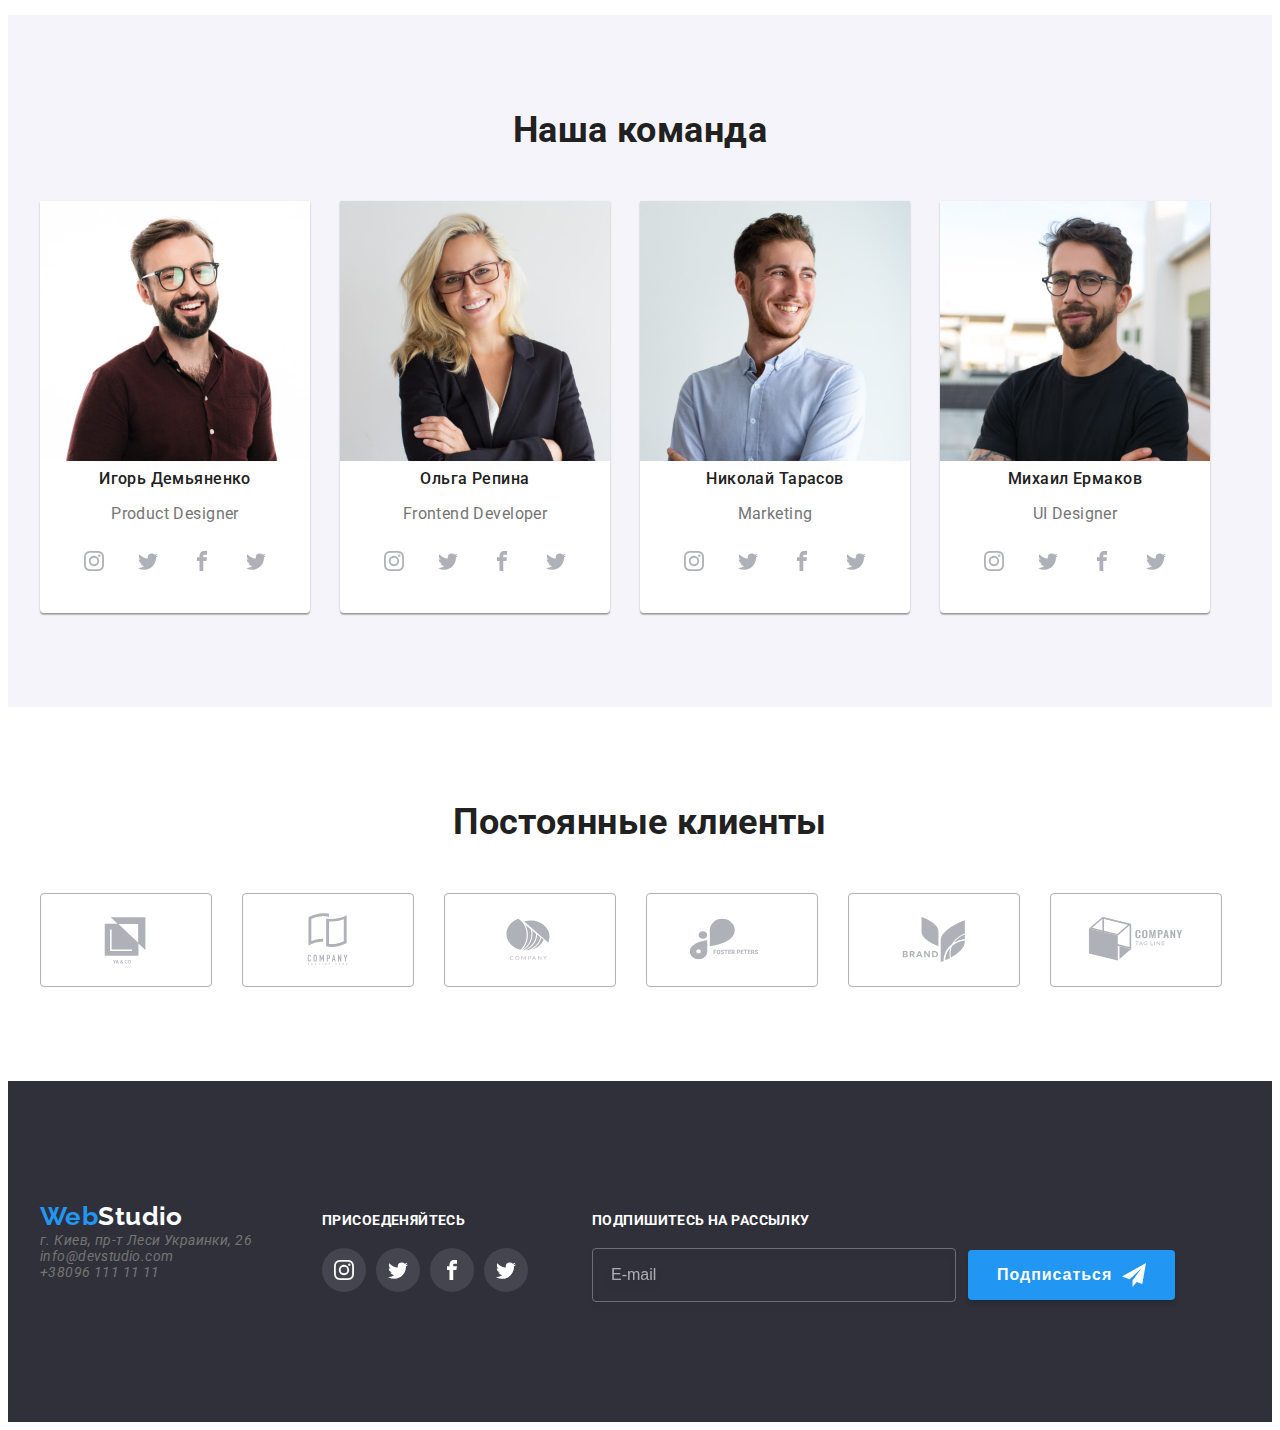
==== commit 47d4cf74: "Приводить назви відповідно BEM в футері" ====
--- a/index.html
+++ b/index.html
@@ -139,30 +139,30 @@
                         <img src="./images/imgigdemsq.jpg" alt="Игорь Демьяненко" width="270">
                         <h3 class="team__title">Игорь Демьяненко</h3>
                         <p class="team__decription" lang="en">Product Designer</p>
-                        <ul class="sots list">
+                        <ul class="sots sots--team list">
                            <li class="sots__item">
-                                    <a href="" class="sots__link">
+                                    <a href="" class="sots__link sots__link--team">
                                     <svg class="sots__icon">
                                         <use href="./images/symbol-defs.svg#icon-instagram"></use>
                                     </svg>
                                     </a>                                                       
                            </li> 
                            <li class="sots__item">
-                                <a href="" class="sots__link">
+                                <a href="" class="sots__link sots__link--team">
                                     <svg class="sots__icon">
                                         <use href="./images/symbol-defs.svg#icon-twitter"></use>
                                     </svg>
                                 </a>                                
                            </li>
                            <li class="sots__item">
-                               <a href="" class="sots__link">
+                               <a href="" class="sots__link sots__link--team">
                                  <svg class="sots__icon">
                                     <use href="./images/symbol-defs.svg#icon-facebook"></use>
                                 </svg>
                                 </a>                                
                            </li>
                            <li class="sots__item">
-                               <a href="" class="sots__link">
+                               <a href="" class="sots__link sots__link--team">
                                     <svg class="sots__icon">
                                         <use href="./images/symbol-defs.svg#icon-twitter"></use>
                                     </svg>
@@ -174,30 +174,30 @@
                         <img src="./images/imgolrepsq.jpg" alt="Ольга Репина" width="270">
                         <h3 class="team__title">Ольга Репина</h3>
                         <p class="team__decription" lang="en">Frontend Developer</p>
-                        <ul class="sots list">
-                            <li class="sots__item">
-                                <a href="" class="sots__link">
+                        <ul class="sots sots--team list">
+                            <li class="sots__item">
+                                <a href="" class="sots__link sots__link--team">
                                     <svg class="sots__icon">
                                         <use href="./images/symbol-defs.svg#icon-instagram"></use>
                                     </svg>
                                 </a>
                             </li>
                             <li class="sots__item">
-                                <a href="" class="sots__link">
-                                    <svg class="sots__icon">
-                                        <use href="./images/symbol-defs.svg#icon-twitter"></use>
-                                    </svg>
-                                </a>
-                            </li>
-                            <li class="sots__item">
-                                <a href="" class="sots__link">
+                                <a href="" class="sots__link sots__link--team">
+                                    <svg class="sots__icon">
+                                        <use href="./images/symbol-defs.svg#icon-twitter"></use>
+                                    </svg>
+                                </a>
+                            </li>
+                            <li class="sots__item">
+                                <a href="" class="sots__link sots__link--team">
                                     <svg class="sots__icon">
                                         <use href="./images/symbol-defs.svg#icon-facebook"></use>
                                     </svg>
                                 </a>
                             </li>
                             <li class="sots__item">
-                                <a href="" class="sots__link">
+                                <a href="" class="sots__link sots__link--team">
                                     <svg class="sots__icon">
                                         <use href="./images/symbol-defs.svg#icon-twitter"></use>
                                     </svg>
@@ -209,30 +209,30 @@
                         <img src="./images/imgniktarsq.jpg" alt="Николай Тарасов" width="270">
                         <h3 class="team__title">Николай Тарасов</h3>
                         <p class="team__decription" lang="en">Marketing</p>
-                        <ul class="sots list">
-                            <li class="sots__item">
-                                <a href="" class="sots__link">
+                        <ul class="sots sots--team list">
+                            <li class="sots__item">
+                                <a href="" class="sots__link sots__link--team">
                                     <svg class="sots__icon">
                                         <use href="./images/symbol-defs.svg#icon-instagram"></use>
                                     </svg>
                                 </a>
                             </li>
                             <li class="sots__item">
-                                <a href="" class="sots__link">
-                                    <svg class="sots__icon">
-                                        <use href="./images/symbol-defs.svg#icon-twitter"></use>
-                                    </svg>
-                                </a>
-                            </li>
-                            <li class="sots__item">
-                                <a href="" class="sots__link">
+                                <a href="" class="sots__link sots__link--team">
+                                    <svg class="sots__icon">
+                                        <use href="./images/symbol-defs.svg#icon-twitter"></use>
+                                    </svg>
+                                </a>
+                            </li>
+                            <li class="sots__item">
+                                <a href="" class="sots__link sots__link--team">
                                     <svg class="sots__icon">
                                         <use href="./images/symbol-defs.svg#icon-facebook"></use>
                                     </svg>
                                 </a>
                             </li>
                             <li class="sots__item">
-                                <a href="" class="sots__link">
+                                <a href="" class="sots__link sots__link--team">
                                     <svg class="sots__icon">
                                         <use href="./images/symbol-defs.svg#icon-twitter"></use>
                                     </svg>
@@ -244,30 +244,30 @@
                         <img src="./images/imgmiersq.jpg" alt="Михаил Ермаков" width="270">
                         <h3 class="team__title">Михаил Ермаков</h3>
                         <p class="team__decription" lang="en">UI Designer</p>
-                        <ul class="sots list">
-                            <li class="sots__item">
-                                <a href="" class="sots__link">
+                        <ul class="sots sots--team list">
+                            <li class="sots__item">
+                                <a href="" class="sots__link sots__link--team">
                                     <svg class="sots__icon">
                                         <use href="./images/symbol-defs.svg#icon-instagram"></use>
                                     </svg>
                                 </a>
                             </li>
                             <li class="sots__item">
-                                <a href="" class="sots__link">
-                                    <svg class="sots__icon">
-                                        <use href="./images/symbol-defs.svg#icon-twitter"></use>
-                                    </svg>
-                                </a>
-                            </li>
-                            <li class="sots__item">
-                                <a href="" class="sots__link">
+                                <a href="" class="sots__link sots__link--team">
+                                    <svg class="sots__icon">
+                                        <use href="./images/symbol-defs.svg#icon-twitter"></use>
+                                    </svg>
+                                </a>
+                            </li>
+                            <li class="sots__item">
+                                <a href="" class="sots__link sots__link--team">
                                     <svg class="sots__icon">
                                         <use href="./images/symbol-defs.svg#icon-facebook"></use>
                                     </svg>
                                 </a>
                             </li>
                             <li class="sots__item">
-                                <a href="" class="sots__link">
+                                <a href="" class="sots__link sots__link--team">
                                     <svg class="sots__icon">
                                         <use href="./images/symbol-defs.svg#icon-twitter"></use>
                                     </svg>
@@ -349,31 +349,31 @@
             <!--Додаємо ссилки на соцмережі в футері-->
             <div class="footer-sots">
                 <h2 class="foot-title">Присоеденяйтесь</h2>
-                <ul class="sotsset-footer list">
-                    <li class="sots-li-foot">
-                        <a href="" class="button-foot-sots">
+                <ul class="sots sots--footer list">
+                    <li class="sots__item sots__item--foot">
+                        <a href="" class="sots__link sots__link--foot">
                             <svg class="sots__icon">
                                 <use href="./images/symbol-defs.svg#icon-instagram"></use>
                             </svg>
                         </a>                
                     </li>
-                    <li class="sots-li-foot">
-                        <a href=""  class="button-foot-sots">
+                    <li class="sots__item sots__item--foot">
+                        <a href=""  class="sots__link sots__link--foot">
                             <svg class="sots__icon">
                                 <use href="./images/symbol-defs.svg#icon-twitter"></use>
                             </svg>
                         </a>
                 
                     </li>
-                    <li class="sots-li-foot">
-                        <a href=""  class="button-foot-sots">
+                    <li class="sots__item sots__item--foot">
+                        <a href=""  class="sots__link sots__link--foot">
                             <svg class="sots__icon">
                                 <use href="./images/symbol-defs.svg#icon-facebook"></use>
                             </svg>
                         </a>
                     </li>
-                    <li class="sots-li-foot">
-                        <a href=""  class="button-foot-sots">
+                    <li class="sots__item sots__item--foot">
+                        <a href=""  class="sots__link sots__link--foot">
                             <svg class="sots__icon">
                                 <use href="./images/symbol-defs.svg#icon-twitter"></use>
                             </svg>
@@ -383,13 +383,13 @@
                 </ul>
             </div>
             <!--Додаємо форму на підписку в футері-->
-            <div class="foot-form-client">
+            <div class="footer-form__place">
                 <b class="invitation">Подпишитесь на рассылку</b>
-                <form class="foot-form" name="email">
-                    <label class="foot-label-email"  for="email"></label>
-                    <input class="foot-input-email" type="email" name="email" id="email" placeholder="E-mail">
-                    <button type="submit" class="button-foot-email">Подписаться
-                        <svg class="button-svg-fly" width="24" height="24">
+                <form class="footer__form" name="email">
+                    <label class="footer__label"  for="email"></label>
+                    <input class="footer__input" type="email" name="email" id="email" placeholder="E-mail">
+                    <button type="submit" class="footer__button">Подписаться
+                        <svg class="button__icon" width="24" height="24">
                             <use href="./images/symbol-defs.svg#icon-fly"></use>
                         </svg>
                     </button>
--- a/css/styles.css
+++ b/css/styles.css
@@ -357,18 +357,25 @@
 .sots{
     display: flex;
     padding: 0;
+     
+    list-style: none;    
+    align-items: center;
+}
+.sots--team{
+    justify-content: space-between;
     margin: 16px 32px 30px 32px;
-    /* outline: 1px solid rebeccapurple; */
-    list-style: none;
-    justify-content: space-between;
-    align-items: center;
+}
+.sots--footer{
+    margin-top: 20px;
 }
 .sots__item{
     display: flex;
     align-items: center;
-    justify-content: center;
+    justify-content: center; 
    
-   
+}
+.sots__item--foot{
+
 }
 .sots__link {
     display: flex;
@@ -380,11 +387,18 @@
     width: 44px;
     height: 44px;
     border-radius: 50%;
-    color: var(--sotsset-color);
+   
+    transition: color 250ms cubic-bezier(0.4, 0, 0.2, 1);
+    transition: background-color 250ms cubic-bezier(0.4, 0, 0.2, 1);
+}
+.sots__link--team {
     color: var(--sotsset-color);
     background-color: var(--second-text-color);
-    transition: color 250ms cubic-bezier(0.4, 0, 0.2, 1), 
-    background-color 250ms cubic-bezier(0.4, 0, 0.2, 1);
+    
+}
+.sots__link--foot{
+    color: var(--second-text-color);
+    background-color: rgba(255, 255, 255, 0.1);
 }
 
 .sots__link:hover {
@@ -550,60 +564,21 @@
     
     color: var(--second-text-color);
 }
-.sotsset-footer{    
-    display: flex;
-    margin-top: 20px;       
-}
-
-.sots-li-foot + .sots-li-foot{
+
+.sots__item--foot + .sots__item--foot{
     margin-left: 10px;
 }
-.button-foot-sots{
-    display: flex;
-    align-items: center;
-    justify-content: center;
-    
-    padding: 0;
-    border: none;
-    width: 44px;
-    height: 44px;
-    border-radius: 50%;
-    color: var(--second-text-color);
-    background-color: rgba(255, 255, 255, 0.1);
-
-    transition: background-color 250ms cubic-bezier(0.4, 0, 0.2, 1);
-}
-.button-foot-sots:hover {
-    background-color: var(--accent-color);
-}
-/* задаю колір тексту футера */
-.footer-nav .link {
-    color: var(--second-text-color);    
-    
-    font-style: normal;
-    line-height: 1.71;     
-}
-
-/* задаю колір контактів в футері */
-.footer-nav .contact {
-    color: var(--footer-second-text-color);
-
-    transition: color 250ms cubic-bezier(0.4, 0, 0.2, 1);
-}
-
-.footer-nav .contact:hover,
-.footer-nav .contact:focus {
-    color: var(--accent-color);
-}
+
+
 .invitation{    
     line-height: 1.143;    
     text-transform: uppercase;
     
     color: var(--second-text-color);
 }
-/* .foot-form-client{}
-.foot-form-wrap{} */
-.foot-form{
+.footer-form__place{}
+.foot-form-wrap{}
+.footer__form{
     display: flex;
     margin-top: 20px;
     
@@ -611,7 +586,7 @@
     align-items: center;
 }
 /* .foot-label-email{} */
-.foot-input-email{
+.footer__input{
     margin-right: 12px;
     height: 50px;
     min-width: 358px;
@@ -623,7 +598,7 @@
     background-color: transparent;
     
 }
-.foot-input-email::placeholder{                  
+.footer__input::placeholder{                  
         display: flex;
         align-items: center;
         padding: 15px 16px;
@@ -685,7 +660,7 @@
     text-align: center;
     letter-spacing: 0.06em;
 }
-.button-foot-email{
+.footer__button{
     height: 50px;
     padding: 10px 29px;
     background: var(--accent-color);
@@ -703,7 +678,7 @@
     letter-spacing: 0.06em;    
     color: var(--second-text-color);
 }
-.button-svg-fly{
+.button__icon{
     margin-left: 10px;
     fill:var(--second-text-color)
 }
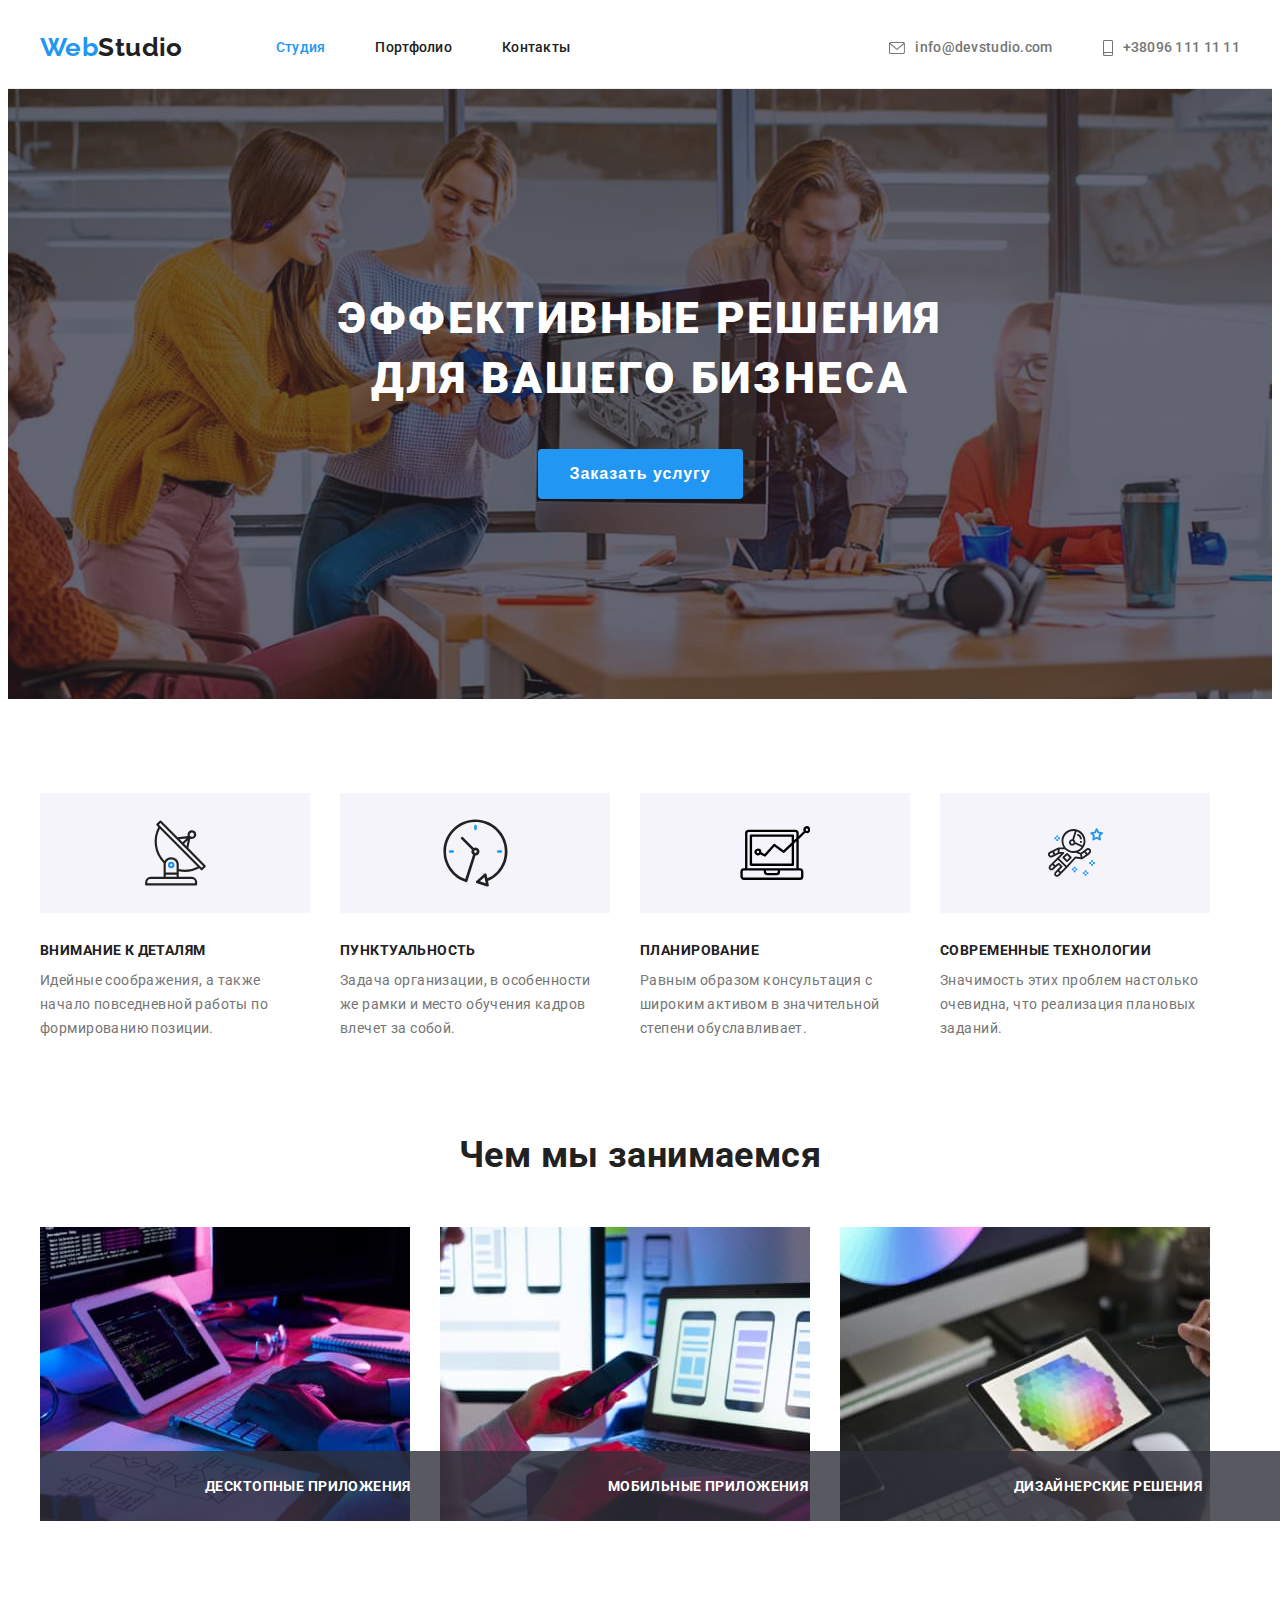
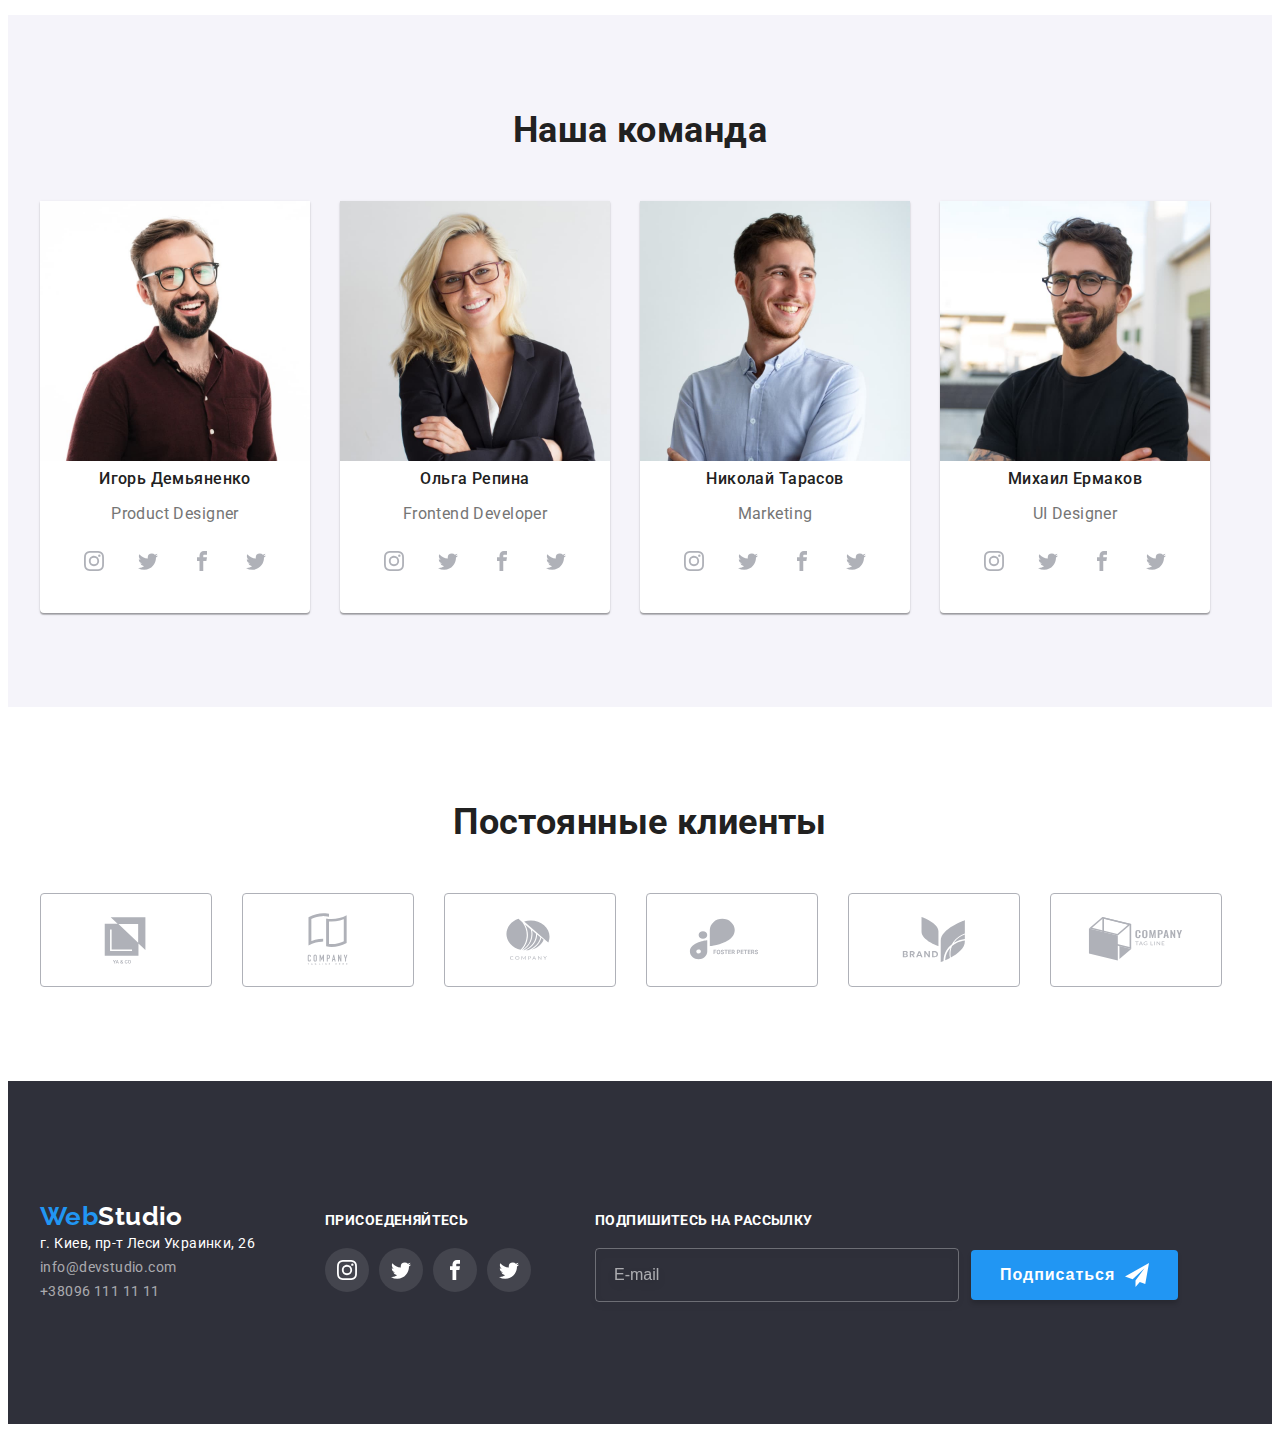
==== commit 14368e31: "Форматує по BEM-у документ до кінця" ====
--- a/index.html
+++ b/index.html
@@ -400,50 +400,50 @@
     <!-- Додаємо модальне вікно -->
     <div class="backdrop is-hidden" data-modal>
         <div class="modal">
-            <button class="modal-button" type="button" data-modal-close>
-                <svg class="close-icon">
+            <button class="close__button" type="button" data-modal-close>
+                <svg class="close__icon">
                     <use class="close" href="./images/symbol-defs.svg#icon-vectorclose" width="11px" height="11px"></use>
                 </svg>
             </button>
             <form name="modal-form">
-                <b class="modal-title">Оставьте свои данные, мы Вам перезвоним</b>
-                <div class="modal-form-in">
-                    <label class="modal-label" for="name">Имя</label>
-                    <div class="div-svg-input">
-                        <input class="modal-input" type="text" name="name" id="name">
-                        <svg class="input-icon" width="12" height="12">
+                <b class="modal__title">Оставьте свои данные, мы Вам перезвоним</b>
+                <div class="form__place">
+                    <label class="modal__label" for="name">Имя</label>
+                    <div class="label__place">
+                        <input class="modal__input" type="text" name="name" id="name">
+                        <svg class="input__icon" width="12" height="12">
                             <use href="./images/symbol-defs.svg#icon-name"></use>
                         </svg>                        
                     </div>                    
                 </div>
-                <div class="modal-form-in">
-                    <label class="modal-label" for="tel">Телефон</label>
-                    <div class="div-svg-input">
-                        <input class="modal-input" type="tel" name="tel" id="tel">
-                        <svg class="input-icon" width="13" height="13">
+                <div class="form__place">
+                    <label class="modal__labell" for="tel">Телефон</label>
+                    <div class="label__place">
+                        <input class="modal__input" type="tel" name="tel" id="tel">
+                        <svg class="input__icon" width="13" height="13">
                             <use href="./images/symbol-defs.svg#icon-phon"></use>
                         </svg>
                         
                     </div>
                 </div>
-                <div class="modal-form-in">
-                    <label class="modal-label" for="mail">Почта</label>
-                    <div class="div-svg-input">
-                        <input class="modal-input" type="email" name="email" id="mail">
-                        <svg class="input-icon" width="15" height="12">
+                <div class="form__place">
+                    <label class="modal__label" for="mail">Почта</label>
+                    <div class="label__place">
+                        <input class="modal__input" type="email" name="email" id="mail">
+                        <svg class="input__icon" width="15" height="12">
                             <use href="./images/symbol-defs.svg#icon-lett"></use>
                         </svg>                        
                     </div>
                 </div>
-                <div class="modal-form-in">
-                    <label class="modal-label" for="comment">Коментарий</label>
-                    <textarea class="modal-textarea" name="comment" id="comment" rows="10" placeholder="введите текст"></textarea>
+                <div class="form__place">
+                    <label class="modal__label" for="comment">Коментарий</label>
+                    <textarea class="modal__textarea" name="comment" id="comment" rows="10" placeholder="введите текст"></textarea>
                 </div>                
-                <div class="modal-checkbox">
-                    <input class="input-checkbox" type="checkbox" name="agree" value="yes" id="agree">
-                    <label class="label-checkbox" for="agree">
-                        <span class="checkbox-place">
-                            <svg class="checkbox-icon" width="16" height="15">
+                <div class="modal__checkbox">
+                    <input class="input__checkbox" type="checkbox" name="agree" value="yes" id="agree">
+                    <label class="label__checkbox" for="agree">
+                        <span class="checkbox__area">
+                            <svg class="checkbox__icon" width="16" height="15">
                                 <use href="./images/symbol-defs.svg#icon-galochka"></use>
                             </svg>
                         </span>
@@ -451,7 +451,7 @@
                         <a class="doc" href="">Условия соглашения</a>
                     </label>
                 </div>
-                <button class="modal-form-button" type="submit">Отправить</button>
+                <button class="modal__button" type="submit">Отправить</button>
             </form>        
         </div>
     </div>
--- a/css/styles.css
+++ b/css/styles.css
@@ -447,30 +447,28 @@
     margin: 16px 32px 16px 32px;
 }
 
-.portfolio-header {
-    margin-bottom: 94px;
-}
 .filter {
     display: flex;
     margin-bottom: 50px;
     justify-content: center;
 }
-.filter-li{
+.filter__item{
     transition: box-shadow 250ms cubic-bezier(0.4, 0, 0.2, 1);
 }
-.filter-li + .filter-li {
+.filter__item + .filter__item {
     margin-left: 8px;
 }
-.filter-li:hover, .filter-li:focus{
+.filter__item:hover, .filter__item:focus{
     box-shadow: 0px 3px 1px rgba(0, 0, 0, 0.1), 0px 1px 2px rgba(0, 0, 0, 0.08), 0px 2px 2px rgba(0, 0, 0, 0.12);
 }
+/* ------------Секція прикладів-------------------------- */
 .example {
     display: flex;
     flex-wrap: wrap;
     
 }
 /* Задаю колір заголовків h3 в секції приклади */
-.example-title {
+.card__title {
     margin-top: 0;
     margin-bottom: 4px;
     color: var(--title-text-color);
@@ -481,7 +479,7 @@
     letter-spacing: 0.06em;
 }
 
-.example-li { 
+.example__item { 
     display: flex;
     flex-direction: column;
     width: 370px;
@@ -491,38 +489,39 @@
     transition: box-shadow 250ms cubic-bezier(0.4, 0, 0.2, 1);
     
 }
-.example-li:hover{
+.example__item:hover{
     box-shadow: 0px 1px 1px rgba(0, 0, 0, 0.12), 0px 4px 4px rgba(0, 0, 0, 0.06), 1px 4px 6px rgba(0, 0, 0, 0.16);
 }
-.example-li:hover .movie-window{
+.example__item:hover .card__overlay{
     transform: translateY(0);
 
 }
-.example-li:nth-child(3n){ 
+.example__item:nth-child(3n){ 
     margin-right: 0;
 }
-.example-li:nth-last-child(-n+3){
+.example__item:nth-last-child(-n+3){
     margin-bottom: 0;
 }
 .exemple-decription {   
     font-size: 16px;
     line-height: 1.88;
 }
-/*  не пушаться зміни, якась містика */
-.exemple-img {
+
+.card{
+    position: relative;
+    overflow: hidden;
+}
+.card__image{
     display: block;
     
 }
 /* обгортаю текст під картинкою */
-.example-legend {
+.card__meta {
     padding: 20px 24px;
     border: 1px solid #EEEEEE;
 }
-.example-top-wrap{
-    position: relative;
-    overflow: hidden;
-}
-.movie-window{
+
+.card__overlay{
     position: absolute;
     top:0;
     transform: translateY(100%);
@@ -548,6 +547,24 @@
 .container.footer{
     display: flex;
     align-items: baseline;
+}
+.footer-nav .link {
+    color: var(--second-text-color);
+
+    font-style: normal;
+    line-height: 1.71;
+}
+
+/* задаю колір контактів в футері */
+.footer-nav .contact {
+    color: var(--footer-second-text-color);
+
+    transition: color 250ms cubic-bezier(0.4, 0, 0.2, 1);
+}
+
+.footer-nav .contact:hover,
+.footer-nav .contact:focus {
+    color: var(--accent-color);
 }
 .footer-sots{
     margin-left: 70px;
@@ -724,7 +741,7 @@
       
 }
 
-.modal-button{
+.close__button{
     position: absolute;
     display: flex;
     top: 8px;
@@ -738,10 +755,10 @@
     
     
 }
-.modal-button:hover .close-icon, .modal-button:focus .close-icon {
+.close__button:hover .close__icon, .close__button:focus .close__icon {
     fill: var(--accent-color);
 }
-.close-icon{
+.close__icon{
     position: absolute;
     top: 50%;
     left: 50%;
@@ -750,7 +767,7 @@
     height: 11px;   
     transition: fill 250ms cubic-bezier(0.4, 0, 0.2, 1);
 }
-.modal-title{
+.modal__title{
     display: block;
     margin-bottom: 12px;
     font-style: normal;
@@ -761,7 +778,7 @@
     
     color: var(--title-text-color);
 }
-.modal-form-in{
+.form__place{
     display: flex;
     flex-direction: column;
     margin-bottom: 10px;
@@ -772,14 +789,14 @@
     flex-direction: column;
    
 }*/
-.modal-label{    
+.modal__label{    
     margin-bottom: 4px;
     font-size: 12px;
     line-height: 1.167;    
     letter-spacing: 0.01em;    
     color:var(--general-text-color);
 }
-.modal-input{
+.modal__input{
     width: 100%;
     height: 40px;
     padding: 12px 12px 12px 42px;
@@ -788,20 +805,20 @@
     transition: border-color 250ms cubic-bezier(0.4, 0, 0.2, 1);
     outline: none;
 }
-.div-svg-input{
+.label__place{
     position: relative;
 }
-.modal-input:hover, .modal-textarea:hover {
+.modal__input:hover, .modal__textarea:hover {
     border-color: var(--accent-color);
 }
-.modal-input:focus,
+.modal__input:focus,
 .modal-textarea:focus {
     border-color: var(--accent-color);
 }
-.modal-input:active, .modal-textarea:active {
+.modal__input:active, .modal-textarea:active {
     border-color: var(--accent-color);
 }
-.label-checkbox{ 
+.label__checkbox{ 
     position: relative;
     display: flex;
     align-items: center;
@@ -813,22 +830,22 @@
 .doc{
     color: var(--accent-color);
 }
-.modal-input:hover + .input-icon{
+.modal__input:hover +.input__icon{
     fill:var(--accent-color);
 }
-.modal-input:focus +.input-icon {
+.modal__input:focus +.input__icon{
     fill: var(--accent-color);
 }
-.modal-input:active +.input-icon {
+.modal__input:active +.input__icon{
     fill: var(--accent-color);
 }
-.input-icon{
+.input__icon{
     position: absolute;   
     left: 15px;
     bottom: 14px;
     transition: fill 250ms cubic-bezier(0.4, 0, 0.2, 1);
 }
-.modal-textarea{
+.modal__textarea{
     padding: 12px 16px;
     resize: none;
     border: 1px solid rgba(33, 33, 33, 0.2);
@@ -836,31 +853,31 @@
     transition: border-color 250ms cubic-bezier(0.4, 0, 0.2, 1);
     outline: none;
 }
-.modal-checkbox{
+.modal__checkbox{
     display: flex;
     margin: 20px 51px 30px 52px;
     display: flex;
     align-items: center;
 }
 /* .input-checkbox{} */
-.input-checkbox:checked + .label-checkbox .checkbox-place{
+.input__checkbox:checked + .label__checkbox .checkbox__area{
     background-color:var(--accent-color); 
     border: none;
     
 }
-.input-checkbox:checked+.label-checkbox .checkbox-icon{
+.input__checkbox:checked+.label__checkbox .checkbox__icon{
     fill: var(--second-text-color);
 }
-.checkbox-place{
+.checkbox__area{
     position: absolute;
     left: -25px;
     transition: background-color 250ms cubic-bezier(0.4, 0, 0.2, 1);
 }
-.checkbox-icon{
+.checkbox__icon{
     fill: transparent;
     transition: fill 250ms cubic-bezier(0.4, 0, 0.2, 1);
 }
-.label-checkbox .checkbox-place {
+.label__checkbox .checkbox__area {
     width: 16px;
     height: 15px;
     border: 2px solid var(--title-text-color);
@@ -871,7 +888,7 @@
     align-items: center;
     justify-content: center;
 }
-.modal-form-button{
+.modal__button{
     width: 200px;
     height: 50px;
     border: none;
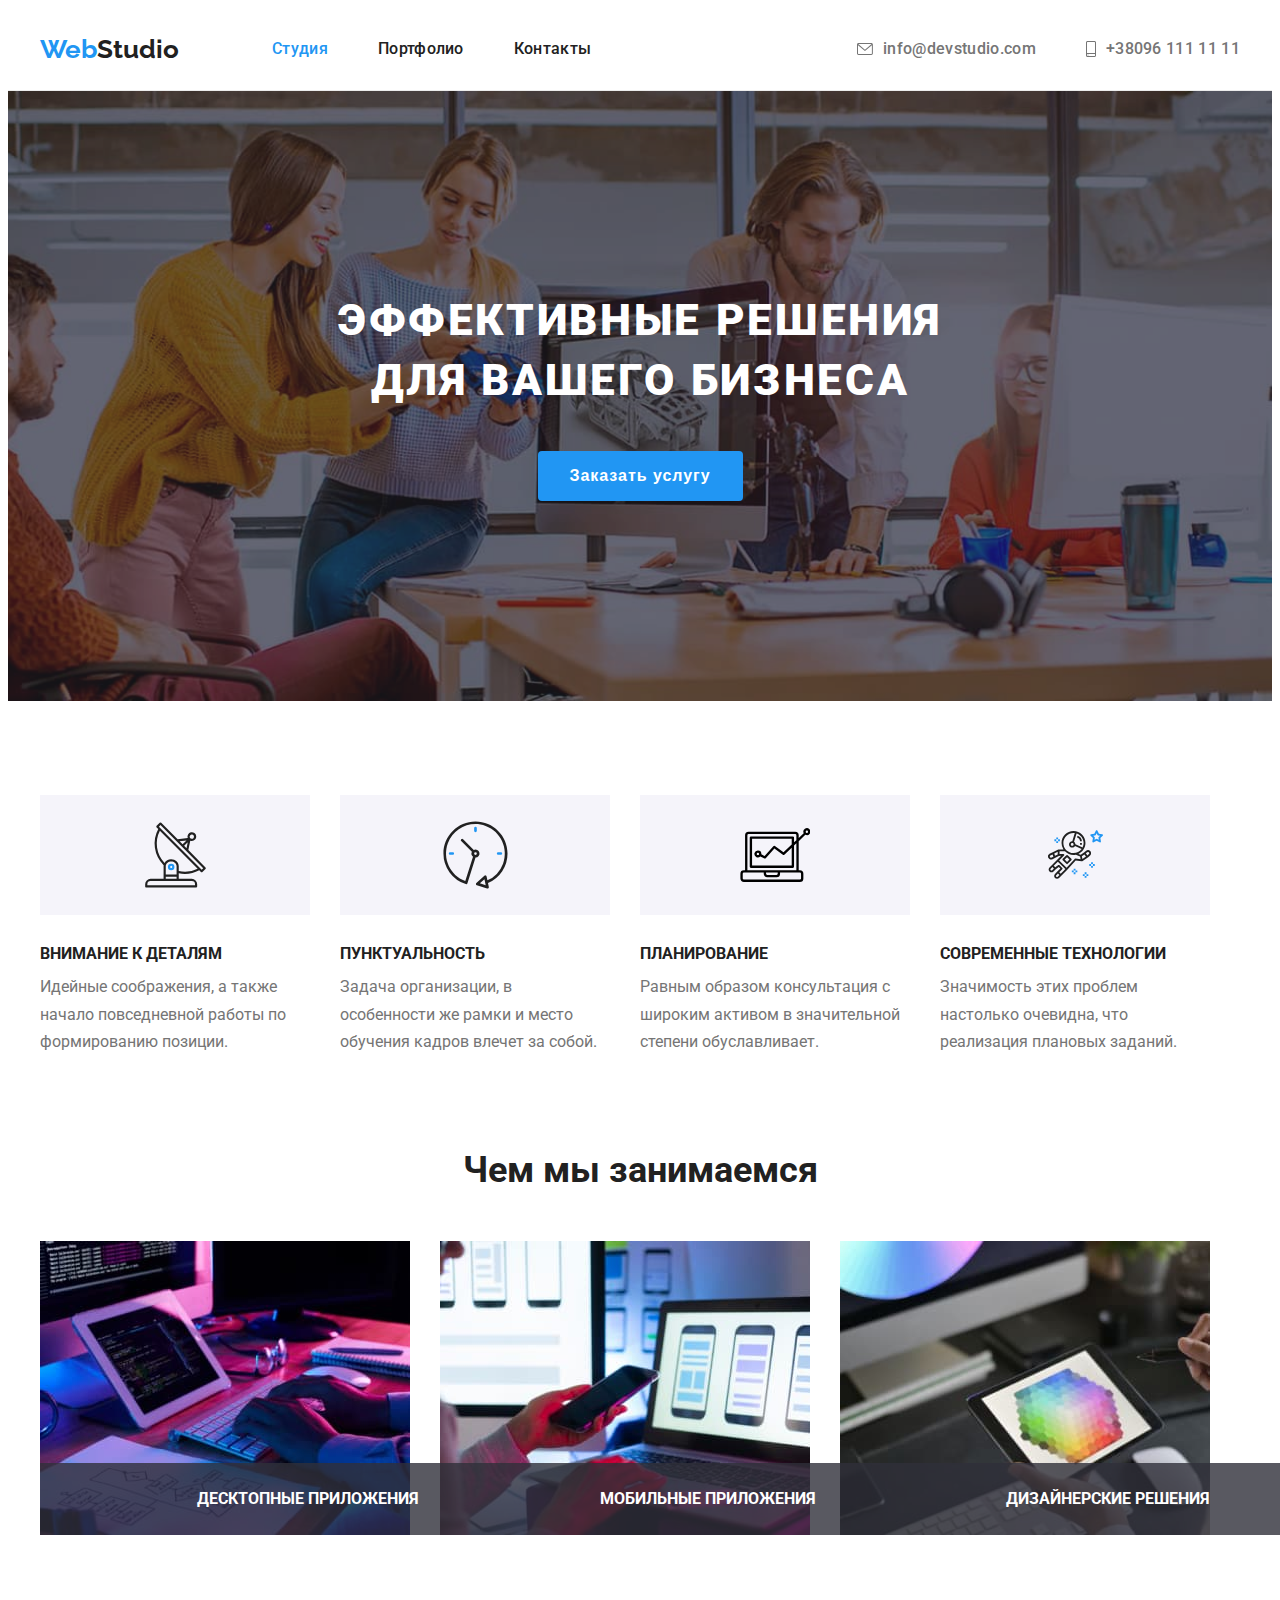
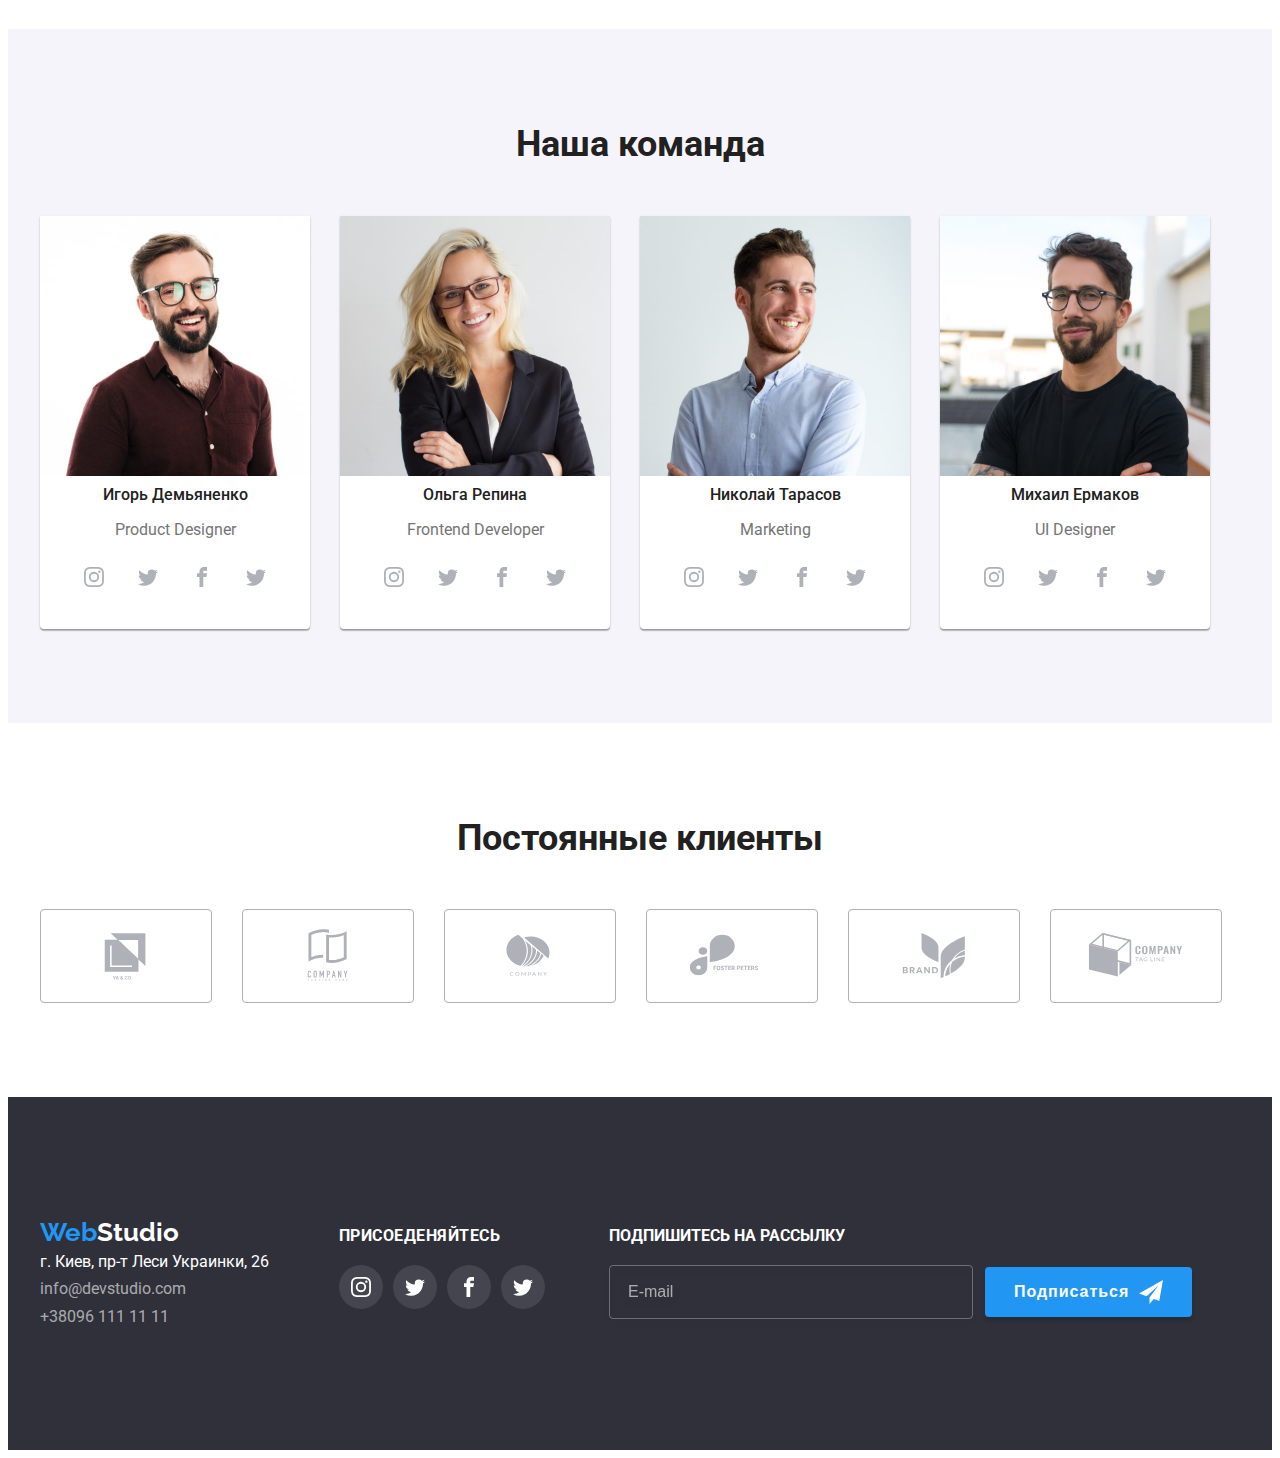
==== commit 56a266ec: "Переносить в sass змінні" ====
--- a/index.html
+++ b/index.html
@@ -11,7 +11,7 @@
         integrity="sha512-wpPYUAdjBVSE4KJnH1VR1HeZfpl1ub8YT/NKx4PuQ5NmX2tKuGu6U/JRp5y+Y8XG2tV+wKQpNHVUX03MfMFn9Q=="
         crossorigin="anonymous" referrerpolicy="no-referrer" />
     <link rel="stylesheet" href="./css/styles.css">
-    <!-- <link rel="stylesheet" href="./css/main.min.css"> -->
+    <link rel="stylesheet" href="./css/main.min.css">
 </head>
 <body>
     <!--Розмічаємо голову сторінки-->
--- a/css/styles.css
+++ b/css/styles.css
@@ -1,25 +1,4 @@
-/* #212121 - Колір заголовків тексту*/
-/* #757575 - колір тексту*/
-/* #2196F3 - синій колір в макеті (акцент)*/
-/* #FFFFFF - білий колір тексту*/
-/* #2F303A - background колір героя та футера */
-/* #E5E5E5 - білий background колір сторінки */
-/* #F5F4FA - трохи сіріший білий background колір сторінки */
-/* rgba(255, 255, 255, 0.6) - колір ссилок футера */
-/* Задаю колір сторінки сайту та основний колір тексту */
-
-:root {
-    --general-text-color: #757575;
-    --title-text-color: #212121;
-    --accent-color: #2196F3;
-    --second-text-color: #FFFFFF;
-    --footer-second-text-color: rgba(255, 255, 255, 0.6);
-    --bgc-button-color: #F5F4FA;
-    --back-ground-color: #E5E5E5;
-    --brc-herofooter: #2F303A;
-    --bgc-hero-color: rgba(47, 48, 58, 0.4);
-    --sotsset-color: #AFB1B8;
-}
+
 p {
     margin: 0;
 }
@@ -35,8 +14,7 @@
     background-color: var(--second-text-color);
 
     font-family: Roboto, sans-serif;
-    /* font-weight: 400; */
-    font-size: 14px;
+    font-size: var(--main-font)
     letter-spacing: 0.03em;
 }
 /* Задаю утілітарний клас для приховування будь-чого на сторінці */
@@ -63,7 +41,7 @@
     margin: auto;
     padding: 0 15px;
     width: 1200px;
-    /* outline: 2px solid teal;  */
+    
 }
 .head-container {
     margin-top: auto;
@@ -185,8 +163,8 @@
     color: var(--general-text-color);
 
     font-weight: 500;
-    font-size: 14px;
-    line-height: 1.14;
+    font-size: var(--main-font);
+    line-height: 1.143;
     letter-spacing: 0.02em;
     transition: color 250ms cubic-bezier(0.4, 0, 0.2, 1);
 }
@@ -275,8 +253,8 @@
     
     color: var(--title-text-color);
 
-    font-size: 14px;
-    line-height: 1.14;
+    font-size: var(--main-font);
+    line-height: 1.143;
     text-transform: uppercase;
 }
 /* задаю колір та шрифт основного тексту в секції featers */
@@ -312,8 +290,8 @@
     margin: 0;
     padding: 27px 82px 27px 83px;
 
-    font-size: 14px;
-    line-height: 16px;
+    font-size: var(--main-font);
+    line-height: 1.143;
     text-align: center;
     text-transform: uppercase;
     
@@ -574,7 +552,7 @@
 .foot-title{
     margin: 0px;
 
-    font-size: 14px;
+    font-size: var(--main-font);
     line-height: 1.143;
     letter-spacing: 0.03em;
     text-transform: uppercase;
--- a/css/main.min.css
+++ b/css/main.min.css
@@ -1,2 +1,2 @@
-body{background-color:greenyellow}
+:root{--general-text-color: #757575;--title-text-color: #212121;--accent-color: #2196F3;--second-text-color: #FFFFFF;--footer-second-text-color: rgba(255, 255, 255, 0.6);--bgc-button-color: #F5F4FA;--back-ground-color: #E5E5E5;--brc-herofooter: #2F303A;--bgc-hero-color: rgba(47, 48, 58, 0.4);--sotsset-color: #AFB1B8;--main-font: font-size: 14px}
 /*# sourceMappingURL=main.min.css.map */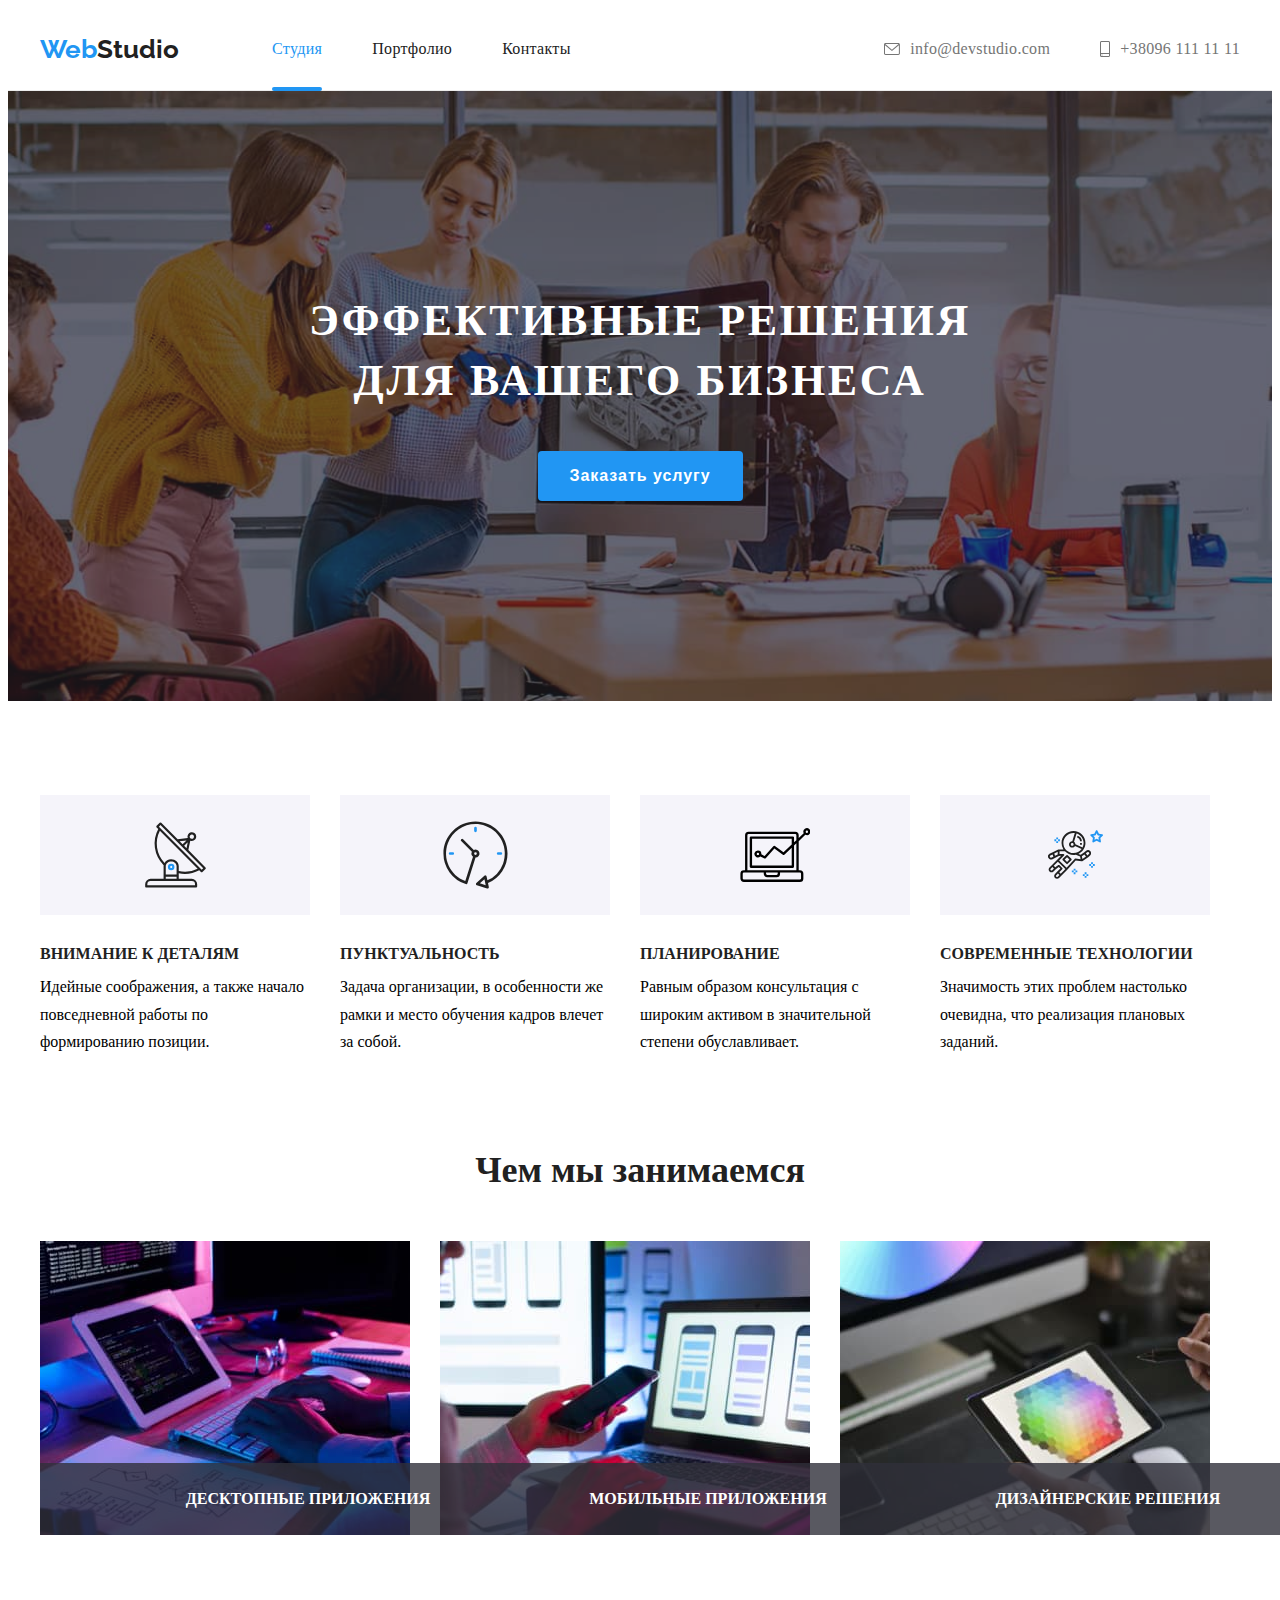
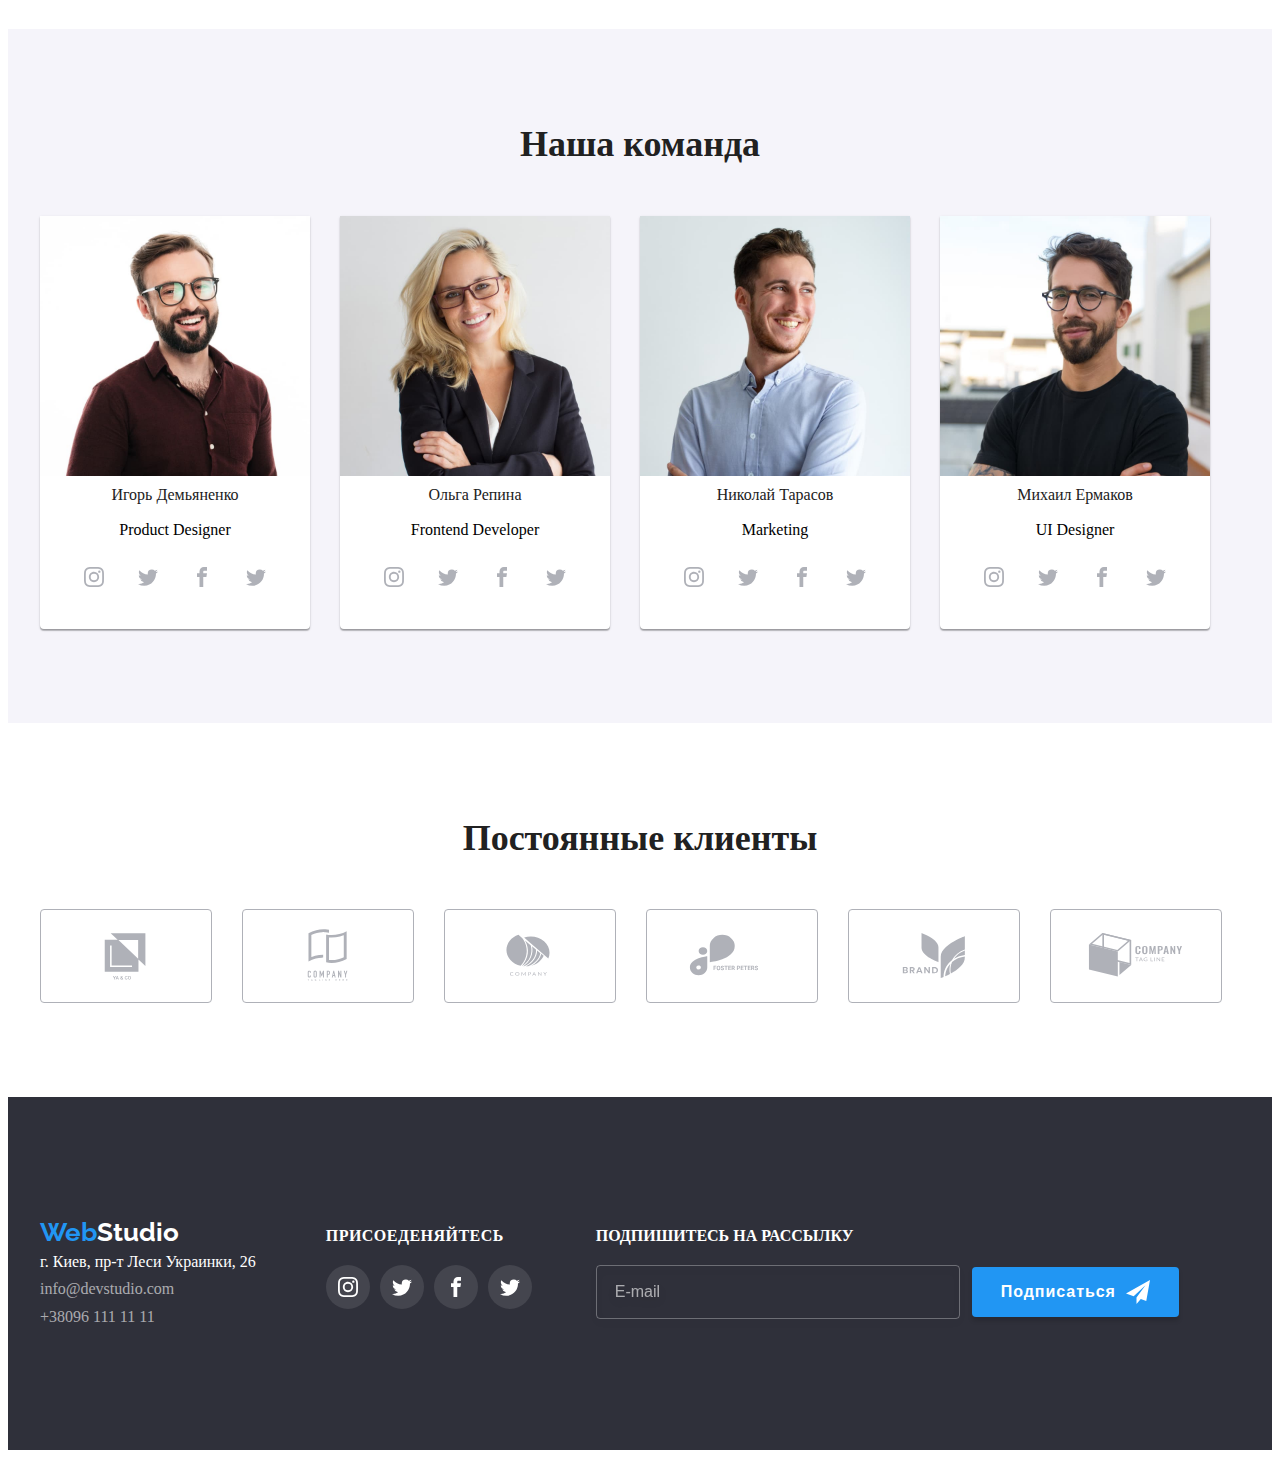
==== commit c389c1a9: "Переформатовує файл scc в scss" ====
--- a/index.html
+++ b/index.html
@@ -10,7 +10,7 @@
     <link rel="stylesheet" href="https://cdnjs.cloudflare.com/ajax/libs/modern-normalize/1.1.0/modern-normalize.min.css"
         integrity="sha512-wpPYUAdjBVSE4KJnH1VR1HeZfpl1ub8YT/NKx4PuQ5NmX2tKuGu6U/JRp5y+Y8XG2tV+wKQpNHVUX03MfMFn9Q=="
         crossorigin="anonymous" referrerpolicy="no-referrer" />
-    <link rel="stylesheet" href="./css/styles.css">
+    <!-- <link rel="stylesheet" href="./css/styles.css"> -->
     <link rel="stylesheet" href="./css/main.min.css">
 </head>
 <body>
--- a/css/styles.css
+++ b/css/styles.css
@@ -1,890 +1,6 @@
-
-p {
-    margin: 0;
-}
-button {
-    cursor: pointer;
-}
-a {
-    color: currentColor;
-}
-/* Задаю основні стилі сторінки */
-body {
-    color: var(--general-text-color);
-    background-color: var(--second-text-color);
-
-    font-family: Roboto, sans-serif;
-    font-size: var(--main-font)
-    letter-spacing: 0.03em;
-}
-/* Задаю утілітарний клас для приховування будь-чого на сторінці */
-.invisible {
-    display: none;
-}
-
-/* Прибираю крапки пунктів списку */
-.list {
-    margin: 0;
-    padding: 0;
-    list-style: none;
-}
-.link {
-    text-decoration: none;
-}
-.header{ 
-    display: flex;
-    border-bottom: 1px solid #ECECEC  
-    
-}
-/* Задаю контейнер для контенту сторінок */
-.container {
-    margin: auto;
-    padding: 0 15px;
-    width: 1200px;
-    
-}
-.head-container {
-    margin-top: auto;
-    margin-bottom: auto;
-    display: flex;
-    align-items: center;
-}
-/* Задаю колір передньої частини логотипу */
-.logo {
-    color: var(--accent-color);
-}
-
-/* задаю колір другої частини тексту лого */
-.logotext {
-    font-family: raleway, sans-serif;
-    font-weight: 700;
-    font-size: 26px;
-    line-height: 1.2;
-}
-.logotext--head {
-    color: var(--title-text-color);
-}
-.logotext--foot{
-    color: var(--second-text-color);
-}
-.header-nav {
-    display: flex;
-    /* padding-top: 24px;
-    padding-bottom: 25px; */
-    align-items: center;
-}
-.site-nav {
-    display: flex;
-    align-items: center;
-    margin-left: 93px;
-}
-/* задаю колір та шрифт ссилок в блоці навігації при наваденні та переході */
-.site-nav .link:hover,
-.site-nav .link:focus {
-    color: var(--accent-color);
-}
-.site-nav .link.current {
-    color: var(--accent-color);
-    position: relative;
-}
-.site-nav__item {}
-
-.site-nav__item:not(:last-child) {
-    margin-right: 50px;
-}
-.nav-info.current::after{
-    position: absolute;
-    bottom: -1px;
-    left: 0;
-    content: '';
-    width: 100%;
-    height: 4px;
-    display: block;
-
-    color: var(--accent-color);
-    background-color: var(--accent-color);
-    border-radius: 2px;
-    
-}
-.site-nav__link{
-    display: flex;
-    padding-top: 32px;
-    padding-bottom: 32px;
-    color: var(--title-text-color);
-    
-    
-    font-weight: 500;
-    line-height: 1.14;
-    letter-spacing: 0.02em;
-    transition: color 250ms cubic-bezier(0.4, 0, 0.2, 1);
-}
-
-.contact-nav {
-    display: flex;
-    margin-left: auto;
-}
-.contact__item{
-    display: flex;
-    transition: color 250ms cubic-bezier(0.4, 0, 0.2, 1);
-}
-.contact__item + .contact__item {
-    margin-left: 50px;
-}
-.contact__link {
-    display: flex;
-    align-items: center;
-}
-.contact__item:hover{
-    color: var(--accent-color);
-}
-.mylo-icon {
-    padding: 0px;
-    margin-right:10px;
-    height: 12px;
-    width: 16px;
-    fill: currentColor;
-}
-.contact-tel {
-    display: flex;
-    align-items: center;
-   
-}
-.tel-icon {
-    
-    padding: 0px;
-    margin-right: 10px;
-    height: 16px;
-    width: 10px; 
-
-    fill: currentColor;
-}
-/* Задаю колір та шрифт ссилок в блоці авторизації */
-.contact-nav .link {
-    color: var(--general-text-color);
-
-    font-weight: 500;
-    font-size: var(--main-font);
-    line-height: 1.143;
-    letter-spacing: 0.02em;
-    transition: color 250ms cubic-bezier(0.4, 0, 0.2, 1);
-}
-
-/* задаю колір та шрифт ссилок в блоці авторизації при наваденні та переході */
-.contact-nav .link:hover,
-.contact-nav .link:focus {
-    color: var(--accent-color);    
-} 
-
-/* Задаю колір та шрифт головного заголовка */
-.section.hero {
-    margin-left: auto;
-    margin-right: auto;
-    
-    padding: 200px 0px 200px 0px ;
-    background-repeat: no-repeat;
-    background-size: cover;
-    background-position: center;
-}
-.hero {
-    max-width: 1600px;
-    background-color: var(--brc-herofooter);
-    text-align: center;
-    background-image: url(../images/imgoverlay.png), url(../images/heroimg.jpg);
-    background-repeat: no-repeat;
-    background-size: cover;
-    background-position: center;
-}
-.hero-title {
-    width: 696px;
-    margin: 0px auto 40px auto;    
-          
-    color: var(--second-text-color);
-
-    font-weight: 900;
-    font-size: 44px;
-    line-height: 1.36;
-       
-    text-align: center;
-    letter-spacing: 0.06em;
-    text-transform: uppercase;
-}
-.section {
-    padding-top: 94px;
-    padding-bottom: 94px;   
-   
-}
-/* задаю колір та шрифт заголовків секції */
-.section-title {
-    margin-top: 0;
-    margin-bottom: 50px;
-    color: var(--title-text-color);
-
-    font-size: 36px;
-    line-height: 1.17;
-    text-align: center;
-    
-}
-
-.featers {
-    display: flex;
-}
-.featers__place{
-    display: flex;
-    text-align: center;
-    justify-content: center;
-    align-items: center;
-    width: 270px;
-    height: 120px;
-    background-color: var(--bgc-button-color);
-    margin-bottom: 30px;
-}
-/* Задаю ширину лішкам списку featers */
-.featers__item {
-    width: 270px;
-}
-/* Задаю маржини лішкам списку featers крім останнього */
-.featers__item:not(:last-child){
-    margin-right: 30px;
-}
-/* задаю колір та шрифт h3 в секції featers */
-.featers__title {
-    margin-top: 0;
-    margin-bottom: 10px;
-    
-    color: var(--title-text-color);
-
-    font-size: var(--main-font);
-    line-height: 1.143;
-    text-transform: uppercase;
-}
-/* задаю колір та шрифт основного тексту в секції featers */
-.featers__decription {
-    display: inline-block;    
-    line-height: 1.71;
-}
-
-/* ------------Секція робіт----------------- */
- .section.works {
-     padding-top: 0;
- }
-
- .works {}
-
-.works-list {
-    display: flex;
-}
-.works__item{
-    position: relative;
-}
-.works__item:not(:last-child) {
-    margin-right: 30px;
-}
-.works__image {
-    display: block;
-}
-.works__title{
-    position: absolute;
-    bottom: 0;
-    width: 100%;
-
-    margin: 0;
-    padding: 27px 82px 27px 83px;
-
-    font-size: var(--main-font);
-    line-height: 1.143;
-    text-align: center;
-    text-transform: uppercase;
-    
-    color: var(--second-text-color);
-    background: rgba(47, 48, 58, 0.8);
-}
-/* ------------Секція команди---------------- */
-.team.section {
-background-color: var(--bgc-button-color);
-}
-.team {
-    display: flex;
-}
-.team__title {
-    margin-top: 0;
-    margin-bottom: 10px;
-    color: var(--title-text-color);
-
-    font-weight: 500;
-    font-size: 16px;
-    line-height: 1.88;
-   
-    
-    text-align: center;
-}
-.team__item {
-    width: 270px;
-    box-shadow: 0px 1px 3px rgba(0, 0, 0, 0.12), 0px 1px 1px rgba(0, 0, 0, 0.14), 0px 2px 1px rgba(0, 0, 0, 0.2);
-    border-radius: 0px 0px 4px 4px;
-    background-color: var(--second-text-color);
-}
-.team__item + .team__item {
-    margin-left: 30px;;
-}
-.team__decription {
-    font-size: 16px;
-    line-height: 1.2;    
-    
-    text-align: center;
-}
-.sots{
-    display: flex;
-    padding: 0;
-     
-    list-style: none;    
-    align-items: center;
-}
-.sots--team{
-    justify-content: space-between;
-    margin: 16px 32px 30px 32px;
-}
-.sots--footer{
-    margin-top: 20px;
-}
-.sots__item{
-    display: flex;
-    align-items: center;
-    justify-content: center; 
-   
-}
-.sots__item--foot{
-
-}
-.sots__link {
-    display: flex;
-    align-items: center;
-    justify-content: center;
-
-    padding: 0;
-    border: none;
-    width: 44px;
-    height: 44px;
-    border-radius: 50%;
-   
-    transition: color 250ms cubic-bezier(0.4, 0, 0.2, 1);
-    transition: background-color 250ms cubic-bezier(0.4, 0, 0.2, 1);
-}
-.sots__link--team {
-    color: var(--sotsset-color);
-    background-color: var(--second-text-color);
-    
-}
-.sots__link--foot{
-    color: var(--second-text-color);
-    background-color: rgba(255, 255, 255, 0.1);
-}
-
-.sots__link:hover {
-    color: var(--second-text-color);
-    background-color: var(--accent-color);
-}
-
-.sots__icon {
-    display: flex;
-    width: 20px;
-    height: 20px;
-
-    fill: currentColor;
-
-}
-/*-------Розмічаємо секцію постійних клієнтів-------- */
-.clients{
-    display: flex;
-}
-.clients__item{
-
-}
-.clients__item + .clients__item{
-    margin-left: 30px;
-}
-.clients__place {
-    display: flex;
-    width: 170px;
-    height: 92px;
-    
-        
-    border: 1px solid var(--sotsset-color);
-    border-radius: 4px;
-    color: var(--sotsset-color);
-
-    transition: color 250ms cubic-bezier(0.4, 0, 0.2, 1), 
-                border-color 250ms cubic-bezier(0.4, 0, 0.2, 1);
-}
-.clients__place:hover {
-    color: var(--accent-color);
-    border-color: var(--accent-color);
-
-}
-.clients__icon{
-    fill: currentColor;
-    margin: 16px 32px 16px 32px;
-}
-
-.filter {
-    display: flex;
-    margin-bottom: 50px;
-    justify-content: center;
-}
-.filter__item{
-    transition: box-shadow 250ms cubic-bezier(0.4, 0, 0.2, 1);
-}
-.filter__item + .filter__item {
-    margin-left: 8px;
-}
-.filter__item:hover, .filter__item:focus{
-    box-shadow: 0px 3px 1px rgba(0, 0, 0, 0.1), 0px 1px 2px rgba(0, 0, 0, 0.08), 0px 2px 2px rgba(0, 0, 0, 0.12);
-}
-/* ------------Секція прикладів-------------------------- */
-.example {
-    display: flex;
-    flex-wrap: wrap;
-    
-}
-/* Задаю колір заголовків h3 в секції приклади */
-.card__title {
-    margin-top: 0;
-    margin-bottom: 4px;
-    color: var(--title-text-color);
-
-    
-    font-size: 18px;
-    line-height: 2;
-    letter-spacing: 0.06em;
-}
-
-.example__item { 
-    display: flex;
-    flex-direction: column;
-    width: 370px;
-    margin-right: 30px;
-    margin-bottom: 30px;
-
-    transition: box-shadow 250ms cubic-bezier(0.4, 0, 0.2, 1);
-    
-}
-.example__item:hover{
-    box-shadow: 0px 1px 1px rgba(0, 0, 0, 0.12), 0px 4px 4px rgba(0, 0, 0, 0.06), 1px 4px 6px rgba(0, 0, 0, 0.16);
-}
-.example__item:hover .card__overlay{
-    transform: translateY(0);
-
-}
-.example__item:nth-child(3n){ 
-    margin-right: 0;
-}
-.example__item:nth-last-child(-n+3){
-    margin-bottom: 0;
-}
-.exemple-decription {   
-    font-size: 16px;
-    line-height: 1.88;
-}
-
-.card{
-    position: relative;
-    overflow: hidden;
-}
-.card__image{
-    display: block;
-    
-}
-/* обгортаю текст під картинкою */
-.card__meta {
-    padding: 20px 24px;
-    border: 1px solid #EEEEEE;
-}
-
-.card__overlay{
-    position: absolute;
-    top:0;
-    transform: translateY(100%);
-    transition: transform 250ms cubic-bezier(0.4, 0, 0.2, 1);
-    overflow: auto;
-    
-    width: 100%;
-    height: 100%;
-    padding: 63px 24px 63px 24px;
-    margin: 0;
-    font-size: 18px;
-    line-height: 1.56;
-      
-    color: var(--second-text-color);
-    background: rgba(33, 150, 243, 0.9);
-}
-.footer {    
-    padding-top: 60px;
-    padding-bottom: 60px;
-   
-    background-color: var(--brc-herofooter);
-}
-.container.footer{
-    display: flex;
-    align-items: baseline;
-}
-.footer-nav .link {
-    color: var(--second-text-color);
-
-    font-style: normal;
-    line-height: 1.71;
-}
-
-/* задаю колір контактів в футері */
-.footer-nav .contact {
-    color: var(--footer-second-text-color);
-
-    transition: color 250ms cubic-bezier(0.4, 0, 0.2, 1);
-}
-
-.footer-nav .contact:hover,
-.footer-nav .contact:focus {
-    color: var(--accent-color);
-}
-.footer-sots{
-    margin-left: 70px;
-    width: 270px;
-    /* outline: 2px solid #FFFFFF; */
-}
-.foot-title{
-    margin: 0px;
-
-    font-size: var(--main-font);
-    line-height: 1.143;
-    letter-spacing: 0.03em;
-    text-transform: uppercase;
-    
-    color: var(--second-text-color);
-}
-
-.sots__item--foot + .sots__item--foot{
-    margin-left: 10px;
-}
 
 
-.invitation{    
-    line-height: 1.143;    
-    text-transform: uppercase;
-    
-    color: var(--second-text-color);
-}
-.footer-form__place{}
-.foot-form-wrap{}
-.footer__form{
-    display: flex;
-    margin-top: 20px;
-    
-    text-align: center;
-    align-items: center;
-}
-/* .foot-label-email{} */
-.footer__input{
-    margin-right: 12px;
-    height: 50px;
-    min-width: 358px;
-    
-    border: 1px solid rgba(255, 255, 255, 0.3);
-    border-radius: 4px;
 
-    filter: drop-shadow(0px 4px 4px rgba(0, 0, 0, 0.15));
-    background-color: transparent;
-    
-}
-.footer__input::placeholder{                  
-        display: flex;
-        align-items: center;
-        padding: 15px 16px;
-            
-        font-size: 16px;
-        line-height: 1.25;
-        color: rgba(255, 255, 255, 0.6); 
-}
-/*--------------- Оформляємо кнопки----------- */
-/* задаю колір та шрифт кнопок фільтру */
-.button {
-    display: inline-block;
-    border-radius: 4px;
-    padding: 6px 22px;
-    border: none;
 
-    color: var(--title-text-color);
-    background-color: var(--bgc-button-color);
 
-    font-family: inherit;
-    font-weight: 500;
-    font-size: 16px;
-    line-height: 1.62;      
-    text-align: center;
 
-    transition: box-shadow 250ms cubic-bezier(0.4, 0, 0.2, 1),
-                background-color 250ms cubic-bezier(0.4, 0, 0.2, 1);
-    
-}
-.button.current {
-    color: var(--second-text-color);
-    background-color: var(--accent-color);
-}
-/* задаю колір та шрифт кнопок фільтру при наведенні та фокусі */
-.button:hover,
-.button:focus {
-    color: var(--second-text-color);
-    background-color: var(--accent-color);
-}
-/* задаю колір та шрифт кнопці "заказать услугу" */
-.button-hero {
-    display: block;
-    border-radius: 4px;
-    padding: 10px 32px;
-    border: none;
-    margin: 0px auto;
-    /* margin-top: 30px; */
-
-    color: var(--second-text-color);
-    background-color: var(--accent-color);
-
-   
-    font-weight: 700;
-    font-size: 16px;
-    line-height: 1.88;
-    
-        
-    align-items: center;
-    text-align: center;
-    letter-spacing: 0.06em;
-}
-.footer__button{
-    height: 50px;
-    padding: 10px 29px;
-    background: var(--accent-color);
-    box-shadow: 0px 4px 4px rgba(0, 0, 0, 0.15);
-    border: none;
-    border-radius: 4px;
-    font-weight: 700;
-    font-size: 16px;
-    line-height: 1.88;
-    
-    
-    display: flex;
-    align-items: center;
-    text-align: center;
-    letter-spacing: 0.06em;    
-    color: var(--second-text-color);
-}
-.button__icon{
-    margin-left: 10px;
-    fill:var(--second-text-color)
-}
-/* ---------Модальне вікно---------------------------------- */
-.backdrop{
-    position: fixed;
-
-    top: 0;
-    left: 0;
-    width: 100%;
-    height: 100%;
-
-    background-color: rgba(0, 0, 0, 0.2);
-    transition: opacity 250ms cubic-bezier(0.4, 0, 0.2, 1),
-                visibility 250ms cubic-bezier(0.4, 0, 0.2, 1);
-               
-}
-.is-hidden{
-    opacity: 0;
-    pointer-events: none;
-    visibility: hidden;
-    
-
-}
-.is-hidden .modal{
-    transform: translate(-50%, -50%) scale(0.8);
-}
-.modal{
-    position: absolute;
-    top: 50%;
-    left: 50%;
-    padding: 40px;
-   
-    transform: translate(-50%, -50%) scale(1);    
-    transition: transform 250ms cubic-bezier(0.4, 0, 0.2, 1);
-    
-
-    min-width: 528px;
-    min-height: 581px;
-    background-color: var(--second-text-color);
-    box-shadow: 0px 1px 3px rgba(0, 0, 0, 0.12), 0px 1px 1px rgba(0, 0, 0, 0.14), 0px 2px 1px rgba(0, 0, 0, 0.2);
-    border-radius: 4px;
-      
-}
-
-.close__button{
-    position: absolute;
-    display: flex;
-    top: 8px;
-    right: 8px;
-    width: 30px;
-    height: 30px;
-    border-radius: 50%;
-
-    background-color: transparent;
-    border: 1px solid rgba(0, 0, 0, 0.1);
-    
-    
-}
-.close__button:hover .close__icon, .close__button:focus .close__icon {
-    fill: var(--accent-color);
-}
-.close__icon{
-    position: absolute;
-    top: 50%;
-    left: 50%;
-    transform: translate(-50%, -50%);
-    width: 11px;
-    height: 11px;   
-    transition: fill 250ms cubic-bezier(0.4, 0, 0.2, 1);
-}
-.modal__title{
-    display: block;
-    margin-bottom: 12px;
-    font-style: normal;
-    font-weight: 700;
-    font-size: 20px;
-    line-height: 1.15;
-    text-align: center;    
-    
-    color: var(--title-text-color);
-}
-.form__place{
-    display: flex;
-    flex-direction: column;
-    margin-bottom: 10px;
-    
-}
-/* .modal-form-comm{ 
-    display: flex;
-    flex-direction: column;
-   
-}*/
-.modal__label{    
-    margin-bottom: 4px;
-    font-size: 12px;
-    line-height: 1.167;    
-    letter-spacing: 0.01em;    
-    color:var(--general-text-color);
-}
-.modal__input{
-    width: 100%;
-    height: 40px;
-    padding: 12px 12px 12px 42px;
-    border: 1px solid rgba(33, 33, 33, 0.2);    
-    border-radius: 4px;
-    transition: border-color 250ms cubic-bezier(0.4, 0, 0.2, 1);
-    outline: none;
-}
-.label__place{
-    position: relative;
-}
-.modal__input:hover, .modal__textarea:hover {
-    border-color: var(--accent-color);
-}
-.modal__input:focus,
-.modal-textarea:focus {
-    border-color: var(--accent-color);
-}
-.modal__input:active, .modal-textarea:active {
-    border-color: var(--accent-color);
-}
-.label__checkbox{ 
-    position: relative;
-    display: flex;
-    align-items: center;
-    line-height: 1.71;
-    margin-left: 9px;
-    
-    color:var(--general-text-color);
-}
-.doc{
-    color: var(--accent-color);
-}
-.modal__input:hover +.input__icon{
-    fill:var(--accent-color);
-}
-.modal__input:focus +.input__icon{
-    fill: var(--accent-color);
-}
-.modal__input:active +.input__icon{
-    fill: var(--accent-color);
-}
-.input__icon{
-    position: absolute;   
-    left: 15px;
-    bottom: 14px;
-    transition: fill 250ms cubic-bezier(0.4, 0, 0.2, 1);
-}
-.modal__textarea{
-    padding: 12px 16px;
-    resize: none;
-    border: 1px solid rgba(33, 33, 33, 0.2);
-    border-radius: 4px;
-    transition: border-color 250ms cubic-bezier(0.4, 0, 0.2, 1);
-    outline: none;
-}
-.modal__checkbox{
-    display: flex;
-    margin: 20px 51px 30px 52px;
-    display: flex;
-    align-items: center;
-}
-/* .input-checkbox{} */
-.input__checkbox:checked + .label__checkbox .checkbox__area{
-    background-color:var(--accent-color); 
-    border: none;
-    
-}
-.input__checkbox:checked+.label__checkbox .checkbox__icon{
-    fill: var(--second-text-color);
-}
-.checkbox__area{
-    position: absolute;
-    left: -25px;
-    transition: background-color 250ms cubic-bezier(0.4, 0, 0.2, 1);
-}
-.checkbox__icon{
-    fill: transparent;
-    transition: fill 250ms cubic-bezier(0.4, 0, 0.2, 1);
-}
-.label__checkbox .checkbox__area {
-    width: 16px;
-    height: 15px;
-    border: 2px solid var(--title-text-color);
-    border-radius: 2px;
-    
-    background-color: var(--second-text-color);
-    display: flex;
-    align-items: center;
-    justify-content: center;
-}
-.modal__button{
-    width: 200px;
-    height: 50px;
-    border: none;
-    margin-right: auto;
-    margin-left: auto;    
-    font-weight: 700;
-    font-size: 16px;
-    line-height: 1.88;        
-    
-    display: flex;
-    align-items: center;
-    text-align: center;
-    letter-spacing: 0.06em;
-    padding: 10px 55px 10px 56px;
-    
-    color: var(--second-text-color);
-    
-    background: #188CE8;
-    box-shadow: 0px 4px 4px rgba(0, 0, 0, 0.15);
-    border-radius: 4px;
-}--- a/css/main.min.css
+++ b/css/main.min.css
@@ -1,2 +1,2 @@
-:root{--general-text-color: #757575;--title-text-color: #212121;--accent-color: #2196F3;--second-text-color: #FFFFFF;--footer-second-text-color: rgba(255, 255, 255, 0.6);--bgc-button-color: #F5F4FA;--back-ground-color: #E5E5E5;--brc-herofooter: #2F303A;--bgc-hero-color: rgba(47, 48, 58, 0.4);--sotsset-color: #AFB1B8;--main-font: font-size: 14px}
+:root{--general-text-color: #757575;--title-text-color: #212121;--accent-color: #2196F3;--second-text-color: #FFFFFF;--footer-second-text-color: rgba(255, 255, 255, 0.6);--bgc-button-color: #F5F4FA;--back-ground-color: #E5E5E5;--brc-herofooter: #2F303A;--bgc-hero-color: rgba(47, 48, 58, 0.4);--sotsset-color: #AFB1B8;--main-font: font-size: 14px}.invisible{display:none}.list{margin:0;padding:0;list-style:none}.link{text-decoration:none}.container{margin:auto;padding:0 15px;width:1200px}.is-hidden{opacity:0;pointer-events:none;visibility:hidden}p{margin:0}button{cursor:pointer}a{color:currentColor}.header{display:flex;border-bottom:1px solid #ECECEC}.head-container{margin-top:auto;margin-bottom:auto;display:flex;align-items:center}.header-nav{display:flex;align-items:center}.site-nav{display:flex;align-items:center;margin-left:93px}.site-nav .link:hover,.site-nav .link:focus{color:var(--accent-color)}.site-nav .link.current{color:var(--accent-color);position:relative}.site-nav__item:not(:last-child){margin-right:50px}.site-nav__link.current::after{position:absolute;bottom:-1px;left:0;content:'';width:100%;height:4px;display:block;color:var(--accent-color);background-color:var(--accent-color);border-radius:2px}.site-nav__link{display:flex;padding-top:32px;padding-bottom:32px;color:var(--title-text-color);font-weight:500;line-height:1.14;letter-spacing:0.02em;transition:color 250ms cubic-bezier(0.4, 0, 0.2, 1)}.contact-nav{display:flex;margin-left:auto}.contact__item{display:flex;transition:color 250ms cubic-bezier(0.4, 0, 0.2, 1)}.contact__item+.contact__item{margin-left:50px}.contact__link{display:flex;align-items:center}.contact__item:hover{color:var(--accent-color)}.mylo-icon{padding:0px;margin-right:10px;height:12px;width:16px;fill:currentColor}.contact-tel{display:flex;align-items:center}.tel-icon{padding:0px;margin-right:10px;height:16px;width:10px;fill:currentColor}.contact-nav .link{color:var(--general-text-color);font-weight:500;font-size:var(--main-font);line-height:1.143;letter-spacing:0.02em;transition:color 250ms cubic-bezier(0.4, 0, 0.2, 1)}.contact-nav .link:hover,.contact-nav .link:focus{color:var(--accent-color)}.logo{color:var(--accent-color)}.logotext{font-family:raleway, sans-serif;font-weight:700;font-size:26px;line-height:1.2}.logotext--head{color:var(--title-text-color)}.logotext--foot{color:var(--second-text-color)}.section.hero{margin-left:auto;margin-right:auto;padding:200px 0px 200px 0px;background-repeat:no-repeat;background-size:cover;background-position:center}.hero{max-width:1600px;background-color:var(--brc-herofooter);text-align:center;background-image:url(../images/imgoverlay.png),url(../images/heroimg.jpg);background-repeat:no-repeat;background-size:cover;background-position:center}.hero-title{width:696px;margin:0px auto 40px auto;color:var(--second-text-color);font-weight:900;font-size:44px;line-height:1.36;text-align:center;letter-spacing:0.06em;text-transform:uppercase}.section{padding-top:94px;padding-bottom:94px}.section-title{margin-top:0;margin-bottom:50px;color:var(--title-text-color);font-size:36px;line-height:1.17;text-align:center}.featers{display:flex}.featers__place{display:flex;text-align:center;justify-content:center;align-items:center;width:270px;height:120px;background-color:var(--bgc-button-color);margin-bottom:30px}.featers__item{width:270px}.featers__item:not(:last-child){margin-right:30px}.featers__title{margin-top:0;margin-bottom:10px;color:var(--title-text-color);font-size:var(--main-font);line-height:1.143;text-transform:uppercase}.featers__decription{display:inline-block;line-height:1.71}.section.works{padding-top:0}.works-list{display:flex}.works__item{position:relative}.works__item:not(:last-child){margin-right:30px}.works__image{display:block}.works__title{position:absolute;bottom:0;width:100%;margin:0;padding:27px 82px 27px 83px;font-size:var(--main-font);line-height:1.143;text-align:center;text-transform:uppercase;color:var(--second-text-color);background:rgba(47,48,58,0.8)}.team.section{background-color:var(--bgc-button-color)}.team{display:flex}.team__title{margin-top:0;margin-bottom:10px;color:var(--title-text-color);font-weight:500;font-size:16px;line-height:1.88;text-align:center}.team__item{width:270px;box-shadow:0px 1px 3px rgba(0,0,0,0.12),0px 1px 1px rgba(0,0,0,0.14),0px 2px 1px rgba(0,0,0,0.2);border-radius:0px 0px 4px 4px;background-color:var(--second-text-color)}.team__item+.team__item{margin-left:30px}.team__decription{font-size:16px;line-height:1.2;text-align:center}.sots{display:flex;padding:0;list-style:none;align-items:center}.sots--team{justify-content:space-between;margin:16px 32px 30px 32px}.sots--footer{margin-top:20px}.sots__item{display:flex;align-items:center;justify-content:center}.sots__link{display:flex;align-items:center;justify-content:center;padding:0;border:none;width:44px;height:44px;border-radius:50%;transition:color 250ms cubic-bezier(0.4, 0, 0.2, 1);transition:background-color 250ms cubic-bezier(0.4, 0, 0.2, 1)}.sots__link--team{color:var(--sotsset-color);background-color:var(--second-text-color)}.sots__link--foot{color:var(--second-text-color);background-color:rgba(255,255,255,0.1)}.sots__link:hover{color:var(--second-text-color);background-color:var(--accent-color)}.sots__icon{display:flex;width:20px;height:20px;fill:currentColor}.sots__item--foot+.sots__item--foot{margin-left:10px}.clients{display:flex}.clients__item+.clients__item{margin-left:30px}.clients__place{display:flex;width:170px;height:92px;border:1px solid var(--sotsset-color);border-radius:4px;color:var(--sotsset-color);transition:color 250ms cubic-bezier(0.4, 0, 0.2, 1),border-color 250ms cubic-bezier(0.4, 0, 0.2, 1)}.clients__place:hover{color:var(--accent-color);border-color:var(--accent-color)}.clients__icon{fill:currentColor;margin:16px 32px 16px 32px}.filter{display:flex;margin-bottom:50px;justify-content:center}.filter__item{transition:box-shadow 250ms cubic-bezier(0.4, 0, 0.2, 1)}.filter__item+.filter__item{margin-left:8px}.filter__item:hover,.filter__item:focus{box-shadow:0px 3px 1px rgba(0,0,0,0.1),0px 1px 2px rgba(0,0,0,0.08),0px 2px 2px rgba(0,0,0,0.12)}.example{display:flex;flex-wrap:wrap}.example__item{display:flex;flex-direction:column;width:370px;margin-right:30px;margin-bottom:30px;transition:box-shadow 250ms cubic-bezier(0.4, 0, 0.2, 1)}.example__item:hover{box-shadow:0px 1px 1px rgba(0,0,0,0.12),0px 4px 4px rgba(0,0,0,0.06),1px 4px 6px rgba(0,0,0,0.16)}.example__item:hover .card__overlay{transform:translateY(0)}.example__item:nth-child(3n){margin-right:0}.example__item:nth-last-child(-n+3){margin-bottom:0}.exemple-decription{font-size:16px;line-height:1.88}.card{position:relative;overflow:hidden}.card__title{margin-top:0;margin-bottom:4px;color:var(--title-text-color);font-size:18px;line-height:2;letter-spacing:0.06em}.card__image{display:block}.card__meta{padding:20px 24px;border:1px solid #EEEEEE}.card__overlay{position:absolute;top:0;transform:translateY(100%);transition:transform 250ms cubic-bezier(0.4, 0, 0.2, 1);overflow:auto;width:100%;height:100%;padding:63px 24px 63px 24px;margin:0;font-size:18px;line-height:1.56;color:var(--second-text-color);background:rgba(33,150,243,0.9)}.footer{padding-top:60px;padding-bottom:60px;background-color:var(--brc-herofooter)}.container.footer{display:flex;align-items:baseline}.footer-nav .link{color:var(--second-text-color);font-style:normal;line-height:1.71}.footer-nav .contact{color:var(--footer-second-text-color);transition:color 250ms cubic-bezier(0.4, 0, 0.2, 1)}.footer-nav .contact:hover,.footer-nav .contact:focus{color:var(--accent-color)}.footer-sots{margin-left:70px;width:270px}.foot-title{margin:0px;font-size:var(--main-font);line-height:1.143;letter-spacing:0.03em;text-transform:uppercase;color:var(--second-text-color)}.invitation{line-height:1.143;text-transform:uppercase;color:var(--second-text-color)}.footer__form{display:flex;margin-top:20px;text-align:center;align-items:center}.footer__input{margin-right:12px;height:50px;min-width:358px;border:1px solid rgba(255,255,255,0.3);border-radius:4px;filter:drop-shadow(0px 4px 4px rgba(0,0,0,0.15));background-color:transparent}.footer__input::placeholder{display:flex;align-items:center;padding:15px 16px;font-size:16px;line-height:1.25;color:rgba(255,255,255,0.6)}.button{display:inline-block;border-radius:4px;padding:6px 22px;border:none;color:var(--title-text-color);background-color:var(--bgc-button-color);font-family:inherit;font-weight:500;font-size:16px;line-height:1.62;text-align:center;transition:box-shadow 250ms cubic-bezier(0.4, 0, 0.2, 1),background-color 250ms cubic-bezier(0.4, 0, 0.2, 1)}.button.current{color:var(--second-text-color);background-color:var(--accent-color)}.button:hover,.button:focus{color:var(--second-text-color);background-color:var(--accent-color)}.button-hero{display:block;border-radius:4px;padding:10px 32px;border:none;margin:0px auto;color:var(--second-text-color);background-color:var(--accent-color);font-weight:700;font-size:16px;line-height:1.88;align-items:center;text-align:center;letter-spacing:0.06em}.footer__button{height:50px;padding:10px 29px;background:var(--accent-color);box-shadow:0px 4px 4px rgba(0,0,0,0.15);border:none;border-radius:4px;font-weight:700;font-size:16px;line-height:1.88;display:flex;align-items:center;text-align:center;letter-spacing:0.06em;color:var(--second-text-color)}.button__icon{margin-left:10px;fill:var(--second-text-color)}.backdrop{position:fixed;top:0;left:0;width:100%;height:100%;background-color:rgba(0,0,0,0.2);transition:opacity 250ms cubic-bezier(0.4, 0, 0.2, 1),visibility 250ms cubic-bezier(0.4, 0, 0.2, 1)}.is-hidden .modal{transform:translate(-50%, -50%) scale(0.8)}.modal{position:absolute;top:50%;left:50%;padding:40px;transform:translate(-50%, -50%) scale(1);transition:transform 250ms cubic-bezier(0.4, 0, 0.2, 1);min-width:528px;min-height:581px;background-color:var(--second-text-color);box-shadow:0px 1px 3px rgba(0,0,0,0.12),0px 1px 1px rgba(0,0,0,0.14),0px 2px 1px rgba(0,0,0,0.2);border-radius:4px}.close__button{position:absolute;display:flex;top:8px;right:8px;width:30px;height:30px;border-radius:50%;background-color:transparent;border:1px solid rgba(0,0,0,0.1)}.close__button:hover .close__icon,.close__button:focus .close__icon{fill:var(--accent-color)}.close__icon{position:absolute;top:50%;left:50%;transform:translate(-50%, -50%);width:11px;height:11px;transition:fill 250ms cubic-bezier(0.4, 0, 0.2, 1)}.modal__title{display:block;margin-bottom:12px;font-style:normal;font-weight:700;font-size:20px;line-height:1.15;text-align:center;color:var(--title-text-color)}.form__place{display:flex;flex-direction:column;margin-bottom:10px}.modal__label{margin-bottom:4px;font-size:12px;line-height:1.167;letter-spacing:0.01em;color:var(--general-text-color)}.modal__input{width:100%;height:40px;padding:12px 12px 12px 42px;border:1px solid rgba(33,33,33,0.2);border-radius:4px;transition:border-color 250ms cubic-bezier(0.4, 0, 0.2, 1);outline:none}.label__place{position:relative}.modal__input:hover,.modal__textarea:hover{border-color:var(--accent-color)}.modal__input:focus,.modal-textarea:focus{border-color:var(--accent-color)}.modal__input:active,.modal-textarea:active{border-color:var(--accent-color)}.label__checkbox{position:relative;display:flex;align-items:center;line-height:1.71;margin-left:9px;color:var(--general-text-color)}.doc{color:var(--accent-color)}.modal__input:hover+.input__icon{fill:var(--accent-color)}.modal__input:focus+.input__icon{fill:var(--accent-color)}.modal__input:active+.input__icon{fill:var(--accent-color)}.input__icon{position:absolute;left:15px;bottom:14px;transition:fill 250ms cubic-bezier(0.4, 0, 0.2, 1)}.modal__textarea{padding:12px 16px;resize:none;border:1px solid rgba(33,33,33,0.2);border-radius:4px;transition:border-color 250ms cubic-bezier(0.4, 0, 0.2, 1);outline:none}.modal__checkbox{display:flex;margin:20px 51px 30px 52px;display:flex;align-items:center}.input__checkbox:checked+.label__checkbox .checkbox__area{background-color:var(--accent-color);border:none}.input__checkbox:checked+.label__checkbox .checkbox__icon{fill:var(--second-text-color)}.checkbox__area{position:absolute;left:-25px;transition:background-color 250ms cubic-bezier(0.4, 0, 0.2, 1)}.checkbox__icon{fill:transparent;transition:fill 250ms cubic-bezier(0.4, 0, 0.2, 1)}.label__checkbox .checkbox__area{width:16px;height:15px;border:2px solid var(--title-text-color);border-radius:2px;background-color:var(--second-text-color);display:flex;align-items:center;justify-content:center}.modal__button{width:200px;height:50px;border:none;margin-right:auto;margin-left:auto;font-weight:700;font-size:16px;line-height:1.88;display:flex;align-items:center;text-align:center;letter-spacing:0.06em;padding:10px 55px 10px 56px;color:var(--second-text-color);background:#188CE8;box-shadow:0px 4px 4px rgba(0,0,0,0.15);border-radius:4px}
 /*# sourceMappingURL=main.min.css.map */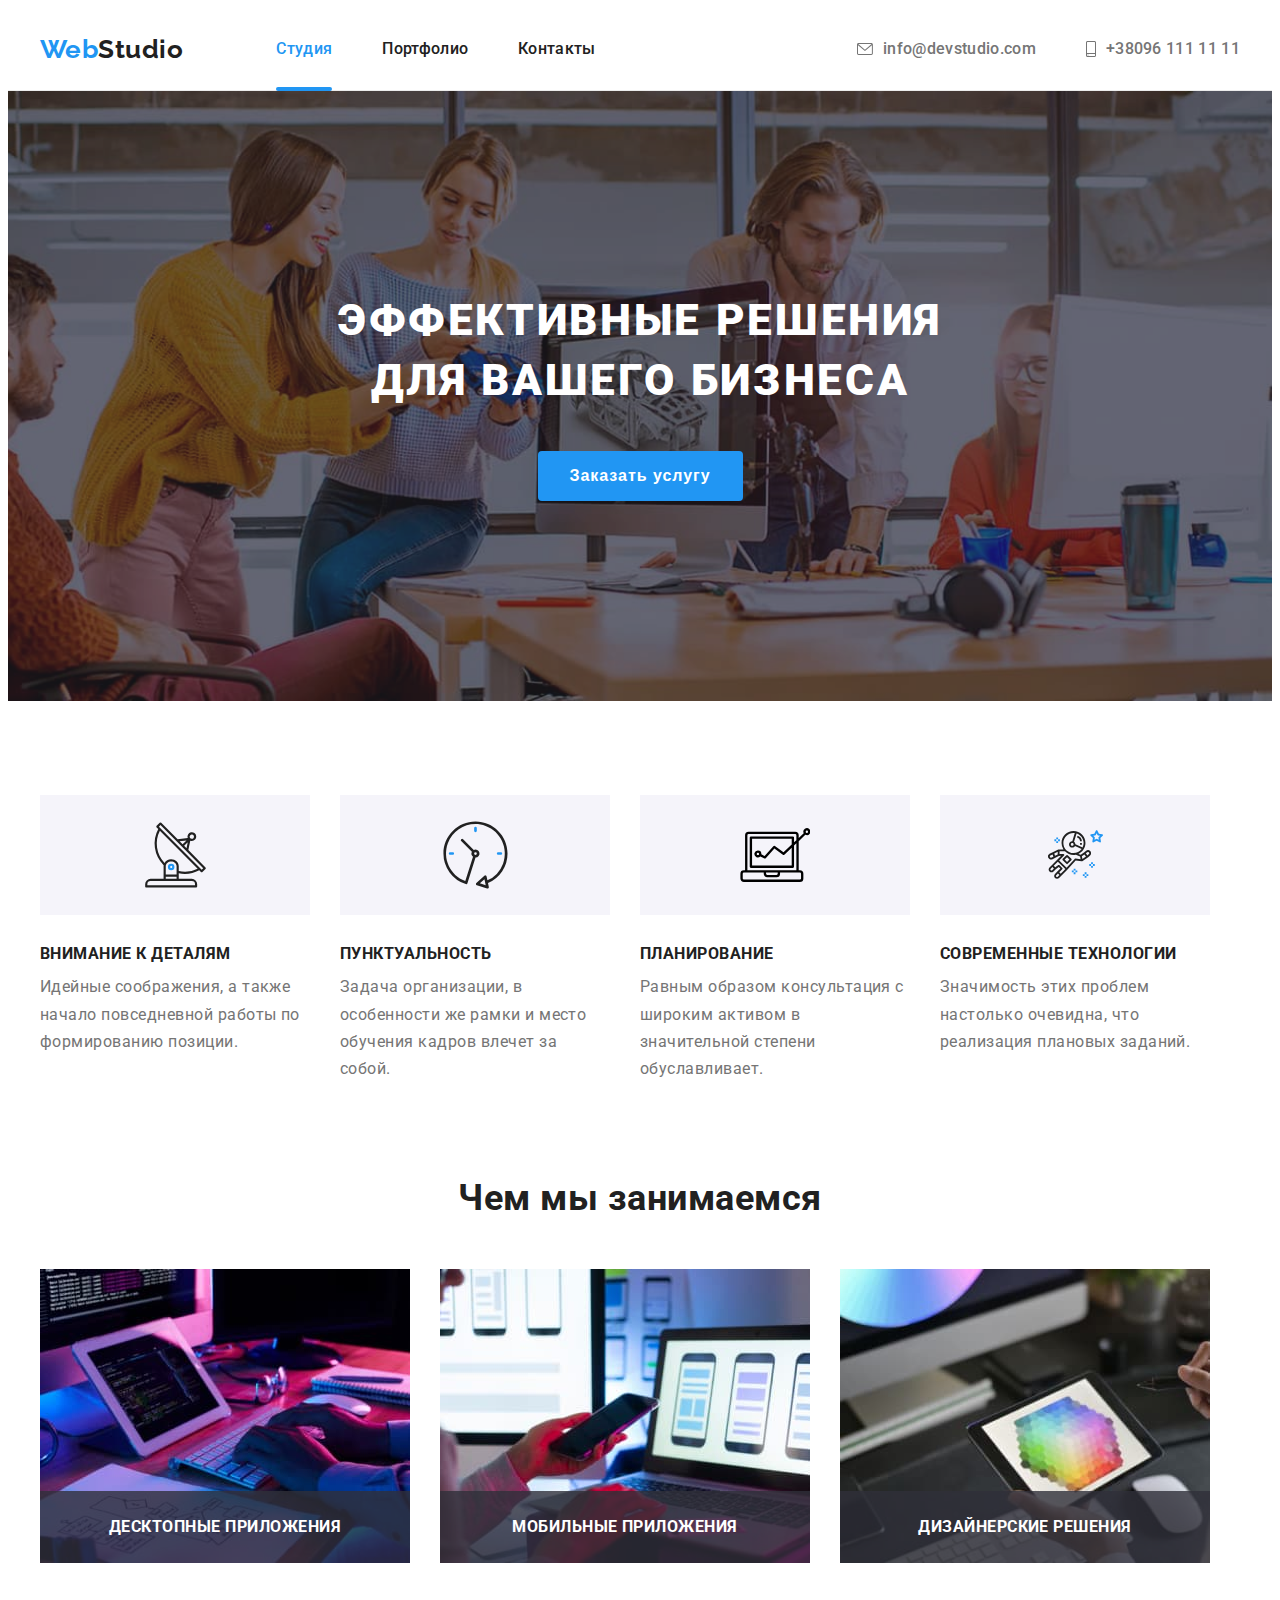
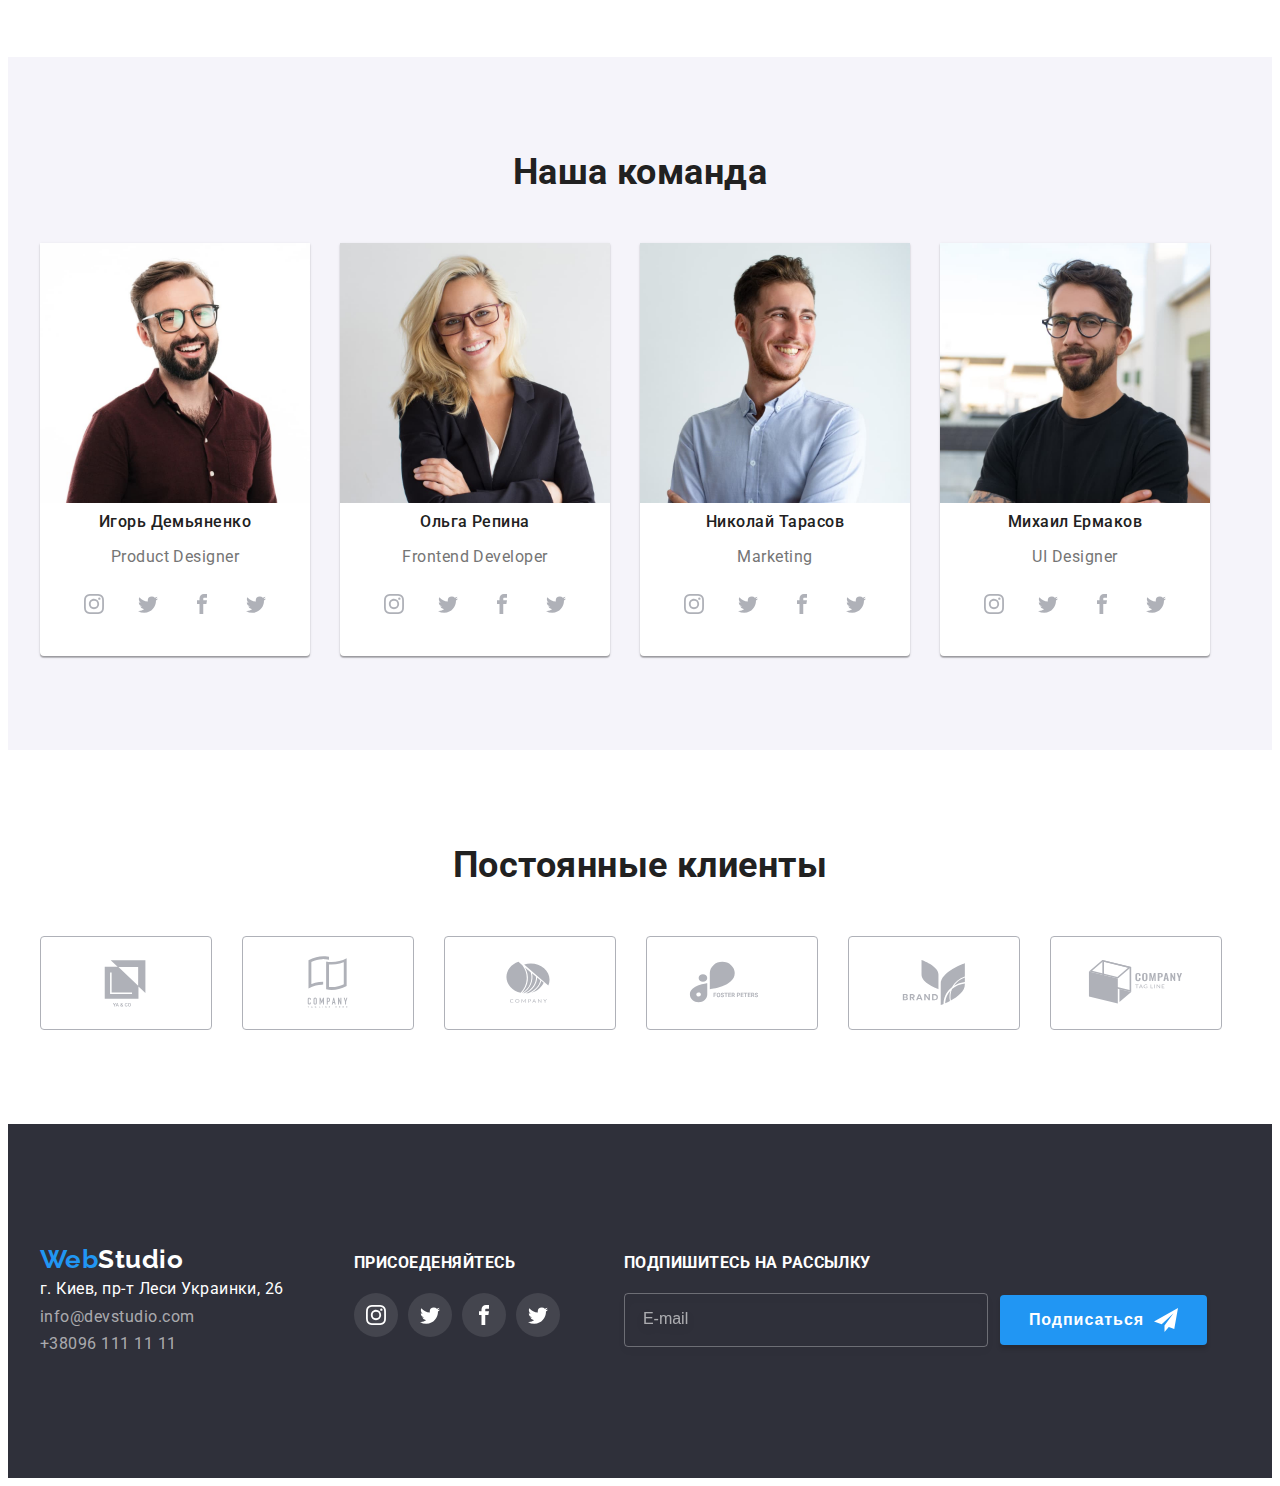
==== commit b8d94e30: "Виправляє зауваження до 7 ДЗ крім конкатинації" ====
--- a/index.html
+++ b/index.html
@@ -448,7 +448,7 @@
                             </svg>
                         </span>
                         Соглашаюсь с рассылкой и принимаю
-                        <a class="doc" href="">Условия соглашения</a>
+                        <a class="doc" href="">Условия договора</a>
                     </label>
                 </div>
                 <button class="modal__button" type="submit">Отправить</button>
--- a/css/main.min.css
+++ b/css/main.min.css
@@ -1,2 +1,2 @@
-:root{--general-text-color: #757575;--title-text-color: #212121;--accent-color: #2196F3;--second-text-color: #FFFFFF;--footer-second-text-color: rgba(255, 255, 255, 0.6);--bgc-button-color: #F5F4FA;--back-ground-color: #E5E5E5;--brc-herofooter: #2F303A;--bgc-hero-color: rgba(47, 48, 58, 0.4);--sotsset-color: #AFB1B8;--main-font: font-size: 14px}.invisible{display:none}.list{margin:0;padding:0;list-style:none}.link{text-decoration:none}.container{margin:auto;padding:0 15px;width:1200px}.is-hidden{opacity:0;pointer-events:none;visibility:hidden}p{margin:0}button{cursor:pointer}a{color:currentColor}.header{display:flex;border-bottom:1px solid #ECECEC}.head-container{margin-top:auto;margin-bottom:auto;display:flex;align-items:center}.header-nav{display:flex;align-items:center}.site-nav{display:flex;align-items:center;margin-left:93px}.site-nav .link:hover,.site-nav .link:focus{color:var(--accent-color)}.site-nav .link.current{color:var(--accent-color);position:relative}.site-nav__item:not(:last-child){margin-right:50px}.site-nav__link.current::after{position:absolute;bottom:-1px;left:0;content:'';width:100%;height:4px;display:block;color:var(--accent-color);background-color:var(--accent-color);border-radius:2px}.site-nav__link{display:flex;padding-top:32px;padding-bottom:32px;color:var(--title-text-color);font-weight:500;line-height:1.14;letter-spacing:0.02em;transition:color 250ms cubic-bezier(0.4, 0, 0.2, 1)}.contact-nav{display:flex;margin-left:auto}.contact__item{display:flex;transition:color 250ms cubic-bezier(0.4, 0, 0.2, 1)}.contact__item+.contact__item{margin-left:50px}.contact__link{display:flex;align-items:center}.contact__item:hover{color:var(--accent-color)}.mylo-icon{padding:0px;margin-right:10px;height:12px;width:16px;fill:currentColor}.contact-tel{display:flex;align-items:center}.tel-icon{padding:0px;margin-right:10px;height:16px;width:10px;fill:currentColor}.contact-nav .link{color:var(--general-text-color);font-weight:500;font-size:var(--main-font);line-height:1.143;letter-spacing:0.02em;transition:color 250ms cubic-bezier(0.4, 0, 0.2, 1)}.contact-nav .link:hover,.contact-nav .link:focus{color:var(--accent-color)}.logo{color:var(--accent-color)}.logotext{font-family:raleway, sans-serif;font-weight:700;font-size:26px;line-height:1.2}.logotext--head{color:var(--title-text-color)}.logotext--foot{color:var(--second-text-color)}.section.hero{margin-left:auto;margin-right:auto;padding:200px 0px 200px 0px;background-repeat:no-repeat;background-size:cover;background-position:center}.hero{max-width:1600px;background-color:var(--brc-herofooter);text-align:center;background-image:url(../images/imgoverlay.png),url(../images/heroimg.jpg);background-repeat:no-repeat;background-size:cover;background-position:center}.hero-title{width:696px;margin:0px auto 40px auto;color:var(--second-text-color);font-weight:900;font-size:44px;line-height:1.36;text-align:center;letter-spacing:0.06em;text-transform:uppercase}.section{padding-top:94px;padding-bottom:94px}.section-title{margin-top:0;margin-bottom:50px;color:var(--title-text-color);font-size:36px;line-height:1.17;text-align:center}.featers{display:flex}.featers__place{display:flex;text-align:center;justify-content:center;align-items:center;width:270px;height:120px;background-color:var(--bgc-button-color);margin-bottom:30px}.featers__item{width:270px}.featers__item:not(:last-child){margin-right:30px}.featers__title{margin-top:0;margin-bottom:10px;color:var(--title-text-color);font-size:var(--main-font);line-height:1.143;text-transform:uppercase}.featers__decription{display:inline-block;line-height:1.71}.section.works{padding-top:0}.works-list{display:flex}.works__item{position:relative}.works__item:not(:last-child){margin-right:30px}.works__image{display:block}.works__title{position:absolute;bottom:0;width:100%;margin:0;padding:27px 82px 27px 83px;font-size:var(--main-font);line-height:1.143;text-align:center;text-transform:uppercase;color:var(--second-text-color);background:rgba(47,48,58,0.8)}.team.section{background-color:var(--bgc-button-color)}.team{display:flex}.team__title{margin-top:0;margin-bottom:10px;color:var(--title-text-color);font-weight:500;font-size:16px;line-height:1.88;text-align:center}.team__item{width:270px;box-shadow:0px 1px 3px rgba(0,0,0,0.12),0px 1px 1px rgba(0,0,0,0.14),0px 2px 1px rgba(0,0,0,0.2);border-radius:0px 0px 4px 4px;background-color:var(--second-text-color)}.team__item+.team__item{margin-left:30px}.team__decription{font-size:16px;line-height:1.2;text-align:center}.sots{display:flex;padding:0;list-style:none;align-items:center}.sots--team{justify-content:space-between;margin:16px 32px 30px 32px}.sots--footer{margin-top:20px}.sots__item{display:flex;align-items:center;justify-content:center}.sots__link{display:flex;align-items:center;justify-content:center;padding:0;border:none;width:44px;height:44px;border-radius:50%;transition:color 250ms cubic-bezier(0.4, 0, 0.2, 1);transition:background-color 250ms cubic-bezier(0.4, 0, 0.2, 1)}.sots__link--team{color:var(--sotsset-color);background-color:var(--second-text-color)}.sots__link--foot{color:var(--second-text-color);background-color:rgba(255,255,255,0.1)}.sots__link:hover{color:var(--second-text-color);background-color:var(--accent-color)}.sots__icon{display:flex;width:20px;height:20px;fill:currentColor}.sots__item--foot+.sots__item--foot{margin-left:10px}.clients{display:flex}.clients__item+.clients__item{margin-left:30px}.clients__place{display:flex;width:170px;height:92px;border:1px solid var(--sotsset-color);border-radius:4px;color:var(--sotsset-color);transition:color 250ms cubic-bezier(0.4, 0, 0.2, 1),border-color 250ms cubic-bezier(0.4, 0, 0.2, 1)}.clients__place:hover{color:var(--accent-color);border-color:var(--accent-color)}.clients__icon{fill:currentColor;margin:16px 32px 16px 32px}.filter{display:flex;margin-bottom:50px;justify-content:center}.filter__item{transition:box-shadow 250ms cubic-bezier(0.4, 0, 0.2, 1)}.filter__item+.filter__item{margin-left:8px}.filter__item:hover,.filter__item:focus{box-shadow:0px 3px 1px rgba(0,0,0,0.1),0px 1px 2px rgba(0,0,0,0.08),0px 2px 2px rgba(0,0,0,0.12)}.example{display:flex;flex-wrap:wrap}.example__item{display:flex;flex-direction:column;width:370px;margin-right:30px;margin-bottom:30px;transition:box-shadow 250ms cubic-bezier(0.4, 0, 0.2, 1)}.example__item:hover{box-shadow:0px 1px 1px rgba(0,0,0,0.12),0px 4px 4px rgba(0,0,0,0.06),1px 4px 6px rgba(0,0,0,0.16)}.example__item:hover .card__overlay{transform:translateY(0)}.example__item:nth-child(3n){margin-right:0}.example__item:nth-last-child(-n+3){margin-bottom:0}.exemple-decription{font-size:16px;line-height:1.88}.card{position:relative;overflow:hidden}.card__title{margin-top:0;margin-bottom:4px;color:var(--title-text-color);font-size:18px;line-height:2;letter-spacing:0.06em}.card__image{display:block}.card__meta{padding:20px 24px;border:1px solid #EEEEEE}.card__overlay{position:absolute;top:0;transform:translateY(100%);transition:transform 250ms cubic-bezier(0.4, 0, 0.2, 1);overflow:auto;width:100%;height:100%;padding:63px 24px 63px 24px;margin:0;font-size:18px;line-height:1.56;color:var(--second-text-color);background:rgba(33,150,243,0.9)}.footer{padding-top:60px;padding-bottom:60px;background-color:var(--brc-herofooter)}.container.footer{display:flex;align-items:baseline}.footer-nav .link{color:var(--second-text-color);font-style:normal;line-height:1.71}.footer-nav .contact{color:var(--footer-second-text-color);transition:color 250ms cubic-bezier(0.4, 0, 0.2, 1)}.footer-nav .contact:hover,.footer-nav .contact:focus{color:var(--accent-color)}.footer-sots{margin-left:70px;width:270px}.foot-title{margin:0px;font-size:var(--main-font);line-height:1.143;letter-spacing:0.03em;text-transform:uppercase;color:var(--second-text-color)}.invitation{line-height:1.143;text-transform:uppercase;color:var(--second-text-color)}.footer__form{display:flex;margin-top:20px;text-align:center;align-items:center}.footer__input{margin-right:12px;height:50px;min-width:358px;border:1px solid rgba(255,255,255,0.3);border-radius:4px;filter:drop-shadow(0px 4px 4px rgba(0,0,0,0.15));background-color:transparent}.footer__input::placeholder{display:flex;align-items:center;padding:15px 16px;font-size:16px;line-height:1.25;color:rgba(255,255,255,0.6)}.button{display:inline-block;border-radius:4px;padding:6px 22px;border:none;color:var(--title-text-color);background-color:var(--bgc-button-color);font-family:inherit;font-weight:500;font-size:16px;line-height:1.62;text-align:center;transition:box-shadow 250ms cubic-bezier(0.4, 0, 0.2, 1),background-color 250ms cubic-bezier(0.4, 0, 0.2, 1)}.button.current{color:var(--second-text-color);background-color:var(--accent-color)}.button:hover,.button:focus{color:var(--second-text-color);background-color:var(--accent-color)}.button-hero{display:block;border-radius:4px;padding:10px 32px;border:none;margin:0px auto;color:var(--second-text-color);background-color:var(--accent-color);font-weight:700;font-size:16px;line-height:1.88;align-items:center;text-align:center;letter-spacing:0.06em}.footer__button{height:50px;padding:10px 29px;background:var(--accent-color);box-shadow:0px 4px 4px rgba(0,0,0,0.15);border:none;border-radius:4px;font-weight:700;font-size:16px;line-height:1.88;display:flex;align-items:center;text-align:center;letter-spacing:0.06em;color:var(--second-text-color)}.button__icon{margin-left:10px;fill:var(--second-text-color)}.backdrop{position:fixed;top:0;left:0;width:100%;height:100%;background-color:rgba(0,0,0,0.2);transition:opacity 250ms cubic-bezier(0.4, 0, 0.2, 1),visibility 250ms cubic-bezier(0.4, 0, 0.2, 1)}.is-hidden .modal{transform:translate(-50%, -50%) scale(0.8)}.modal{position:absolute;top:50%;left:50%;padding:40px;transform:translate(-50%, -50%) scale(1);transition:transform 250ms cubic-bezier(0.4, 0, 0.2, 1);min-width:528px;min-height:581px;background-color:var(--second-text-color);box-shadow:0px 1px 3px rgba(0,0,0,0.12),0px 1px 1px rgba(0,0,0,0.14),0px 2px 1px rgba(0,0,0,0.2);border-radius:4px}.close__button{position:absolute;display:flex;top:8px;right:8px;width:30px;height:30px;border-radius:50%;background-color:transparent;border:1px solid rgba(0,0,0,0.1)}.close__button:hover .close__icon,.close__button:focus .close__icon{fill:var(--accent-color)}.close__icon{position:absolute;top:50%;left:50%;transform:translate(-50%, -50%);width:11px;height:11px;transition:fill 250ms cubic-bezier(0.4, 0, 0.2, 1)}.modal__title{display:block;margin-bottom:12px;font-style:normal;font-weight:700;font-size:20px;line-height:1.15;text-align:center;color:var(--title-text-color)}.form__place{display:flex;flex-direction:column;margin-bottom:10px}.modal__label{margin-bottom:4px;font-size:12px;line-height:1.167;letter-spacing:0.01em;color:var(--general-text-color)}.modal__input{width:100%;height:40px;padding:12px 12px 12px 42px;border:1px solid rgba(33,33,33,0.2);border-radius:4px;transition:border-color 250ms cubic-bezier(0.4, 0, 0.2, 1);outline:none}.label__place{position:relative}.modal__input:hover,.modal__textarea:hover{border-color:var(--accent-color)}.modal__input:focus,.modal-textarea:focus{border-color:var(--accent-color)}.modal__input:active,.modal-textarea:active{border-color:var(--accent-color)}.label__checkbox{position:relative;display:flex;align-items:center;line-height:1.71;margin-left:9px;color:var(--general-text-color)}.doc{color:var(--accent-color)}.modal__input:hover+.input__icon{fill:var(--accent-color)}.modal__input:focus+.input__icon{fill:var(--accent-color)}.modal__input:active+.input__icon{fill:var(--accent-color)}.input__icon{position:absolute;left:15px;bottom:14px;transition:fill 250ms cubic-bezier(0.4, 0, 0.2, 1)}.modal__textarea{padding:12px 16px;resize:none;border:1px solid rgba(33,33,33,0.2);border-radius:4px;transition:border-color 250ms cubic-bezier(0.4, 0, 0.2, 1);outline:none}.modal__checkbox{display:flex;margin:20px 51px 30px 52px;display:flex;align-items:center}.input__checkbox:checked+.label__checkbox .checkbox__area{background-color:var(--accent-color);border:none}.input__checkbox:checked+.label__checkbox .checkbox__icon{fill:var(--second-text-color)}.checkbox__area{position:absolute;left:-25px;transition:background-color 250ms cubic-bezier(0.4, 0, 0.2, 1)}.checkbox__icon{fill:transparent;transition:fill 250ms cubic-bezier(0.4, 0, 0.2, 1)}.label__checkbox .checkbox__area{width:16px;height:15px;border:2px solid var(--title-text-color);border-radius:2px;background-color:var(--second-text-color);display:flex;align-items:center;justify-content:center}.modal__button{width:200px;height:50px;border:none;margin-right:auto;margin-left:auto;font-weight:700;font-size:16px;line-height:1.88;display:flex;align-items:center;text-align:center;letter-spacing:0.06em;padding:10px 55px 10px 56px;color:var(--second-text-color);background:#188CE8;box-shadow:0px 4px 4px rgba(0,0,0,0.15);border-radius:4px}
+body{color:var(--general-text-color);background-color:var(--second-text-color);font-family:Roboto, sans-serif;font-size:var(--main-font);letter-spacing:0.03em}:root{--general-text-color: #757575;--title-text-color: #212121;--accent-color: #2196F3;--second-text-color: #FFFFFF;--footer-second-text-color: rgba(255, 255, 255, 0.6);--bgc-button-color: #F5F4FA;--back-ground-color: #E5E5E5;--brc-herofooter: #2F303A;--bgc-hero-color: rgba(47, 48, 58, 0.4);--sotsset-color: #AFB1B8;--main-font: font-size: 14px}.invisible{display:none}.list{margin:0;padding:0;list-style:none}.link{text-decoration:none}.container{margin:auto;padding:0 15px;width:1200px}.is-hidden{opacity:0;pointer-events:none;visibility:hidden}p{margin:0}button{cursor:pointer}a{color:currentColor}.header{display:flex;border-bottom:1px solid #ECECEC}.head-container{margin-top:auto;margin-bottom:auto;display:flex;align-items:center}.header-nav{display:flex;align-items:center}.site-nav{display:flex;align-items:center;margin-left:93px}.site-nav .link:hover,.site-nav .link:focus{color:var(--accent-color)}.site-nav .link.current{color:var(--accent-color);position:relative}.site-nav__item:not(:last-child){margin-right:50px}.site-nav__link.current::after{position:absolute;bottom:-1px;left:0;content:'';width:100%;height:4px;display:block;color:var(--accent-color);background-color:var(--accent-color);border-radius:2px}.site-nav__link{display:flex;padding-top:32px;padding-bottom:32px;color:var(--title-text-color);font-weight:500;line-height:1.14;letter-spacing:0.02em;transition:color 250ms cubic-bezier(0.4, 0, 0.2, 1)}.contact-nav{display:flex;margin-left:auto}.contact__item{display:flex;transition:color 250ms cubic-bezier(0.4, 0, 0.2, 1)}.contact__item+.contact__item{margin-left:50px}.contact__link{display:flex;align-items:center}.contact__item:hover{color:var(--accent-color)}.mylo-icon{padding:0px;margin-right:10px;height:12px;width:16px;fill:currentColor}.contact-tel{display:flex;align-items:center}.tel-icon{padding:0px;margin-right:10px;height:16px;width:10px;fill:currentColor}.contact-nav .link{color:var(--general-text-color);font-weight:500;font-size:var(--main-font);line-height:1.143;letter-spacing:0.02em;transition:color 250ms cubic-bezier(0.4, 0, 0.2, 1)}.contact-nav .link:hover,.contact-nav .link:focus{color:var(--accent-color)}.logo{color:var(--accent-color)}.logotext{font-family:raleway, sans-serif;font-weight:700;font-size:26px;line-height:1.2}.logotext--head{color:var(--title-text-color)}.logotext--foot{color:var(--second-text-color)}.section.hero{margin-left:auto;margin-right:auto;padding:200px 0px 200px 0px;background-repeat:no-repeat;background-size:cover;background-position:center}.hero{max-width:1600px;background-color:var(--brc-herofooter);text-align:center;background-image:url(../images/imgoverlay.png),url(../images/heroimg.jpg);background-repeat:no-repeat;background-size:cover;background-position:center}.hero-title{width:696px;margin:0px auto 40px auto;color:var(--second-text-color);font-weight:900;font-size:44px;line-height:1.36;text-align:center;letter-spacing:0.06em;text-transform:uppercase}.section{padding-top:94px;padding-bottom:94px}.section-title{margin-top:0;margin-bottom:50px;color:var(--title-text-color);font-size:36px;line-height:1.17;text-align:center}.featers{display:flex}.featers__place{display:flex;text-align:center;justify-content:center;align-items:center;width:270px;height:120px;background-color:var(--bgc-button-color);margin-bottom:30px}.featers__item{width:270px}.featers__item:not(:last-child){margin-right:30px}.featers__title{margin-top:0;margin-bottom:10px;color:var(--title-text-color);font-size:var(--main-font);line-height:1.143;text-transform:uppercase}.featers__decription{display:inline-block;line-height:1.71}.section.works{padding-top:0}.works-list{display:flex}.works__item{position:relative}.works__item:not(:last-child){margin-right:30px}.works__image{display:block}.works__title{display:block;position:absolute;bottom:0;width:100%;margin:0;padding-left:auto;padding-right:auto;padding-top:27px;padding-bottom:27px;font-size:var(--main-font);line-height:1.143;text-align:center;text-transform:uppercase;color:var(--second-text-color);background:rgba(47,48,58,0.8)}.team.section{background-color:var(--bgc-button-color)}.team{display:flex}.team__title{margin-top:0;margin-bottom:10px;color:var(--title-text-color);font-weight:500;font-size:16px;line-height:1.88;text-align:center}.team__item{width:270px;box-shadow:0px 1px 3px rgba(0,0,0,0.12),0px 1px 1px rgba(0,0,0,0.14),0px 2px 1px rgba(0,0,0,0.2);border-radius:0px 0px 4px 4px;background-color:var(--second-text-color)}.team__item+.team__item{margin-left:30px}.team__decription{font-size:16px;line-height:1.2;text-align:center}.sots{display:flex;padding:0;list-style:none;align-items:center}.sots--team{justify-content:space-between;margin:16px 32px 30px 32px}.sots--footer{margin-top:20px}.sots__item{display:flex;align-items:center;justify-content:center}.sots__link{display:flex;align-items:center;justify-content:center;padding:0;border:none;width:44px;height:44px;border-radius:50%;transition:color 250ms cubic-bezier(0.4, 0, 0.2, 1);transition:background-color 250ms cubic-bezier(0.4, 0, 0.2, 1)}.sots__link--team{color:var(--sotsset-color);background-color:var(--second-text-color)}.sots__link--foot{color:var(--second-text-color);background-color:rgba(255,255,255,0.1)}.sots__link:hover{color:var(--second-text-color);background-color:var(--accent-color)}.sots__icon{display:flex;width:20px;height:20px;fill:currentColor}.sots__item--foot+.sots__item--foot{margin-left:10px}.clients{display:flex}.clients__item+.clients__item{margin-left:30px}.clients__place{display:flex;width:170px;height:92px;border:1px solid var(--sotsset-color);border-radius:4px;color:var(--sotsset-color);transition:color 250ms cubic-bezier(0.4, 0, 0.2, 1),border-color 250ms cubic-bezier(0.4, 0, 0.2, 1)}.clients__place:hover{color:var(--accent-color);border-color:var(--accent-color)}.clients__icon{fill:currentColor;margin:16px 32px 16px 32px}.filter{display:flex;margin-bottom:50px;justify-content:center}.filter__item{transition:box-shadow 250ms cubic-bezier(0.4, 0, 0.2, 1)}.filter__item+.filter__item{margin-left:8px}.filter__item:hover,.filter__item:focus{box-shadow:0px 3px 1px rgba(0,0,0,0.1),0px 1px 2px rgba(0,0,0,0.08),0px 2px 2px rgba(0,0,0,0.12)}.example{display:flex;flex-wrap:wrap}.example__item{display:flex;flex-direction:column;width:370px;margin-right:30px;margin-bottom:30px;transition:box-shadow 250ms cubic-bezier(0.4, 0, 0.2, 1)}.example__item:hover{box-shadow:0px 1px 1px rgba(0,0,0,0.12),0px 4px 4px rgba(0,0,0,0.06),1px 4px 6px rgba(0,0,0,0.16)}.example__item:hover .card__overlay{transform:translateY(0)}.example__item:nth-child(3n){margin-right:0}.example__item:nth-last-child(-n+3){margin-bottom:0}.exemple-decription{font-size:16px;line-height:1.88}.card{position:relative;overflow:hidden}.card__title{margin-top:0;margin-bottom:4px;color:var(--title-text-color);font-size:18px;line-height:2;letter-spacing:0.06em}.card__image{display:block}.card__meta{padding:20px 24px;border:1px solid #EEEEEE}.card__overlay{position:absolute;top:1px;transform:translateY(100%);transition:transform 250ms cubic-bezier(0.4, 0, 0.2, 1);overflow:auto;width:100%;height:100%;padding:63px 24px 63px 24px;margin:0;font-size:18px;line-height:1.56;color:var(--second-text-color);background:rgba(33,150,243,0.9)}.footer{padding-top:60px;padding-bottom:60px;background-color:var(--brc-herofooter)}.container.footer{display:flex;align-items:baseline}.footer-nav .link{color:var(--second-text-color);font-style:normal;line-height:1.71}.footer-nav .contact{color:var(--footer-second-text-color);transition:color 250ms cubic-bezier(0.4, 0, 0.2, 1)}.footer-nav .contact:hover,.footer-nav .contact:focus{color:var(--accent-color)}.footer-sots{margin-left:70px;width:270px}.foot-title{margin:0px;font-size:var(--main-font);line-height:1.143;letter-spacing:0.03em;text-transform:uppercase;color:var(--second-text-color)}.invitation{line-height:1.143;text-transform:uppercase;color:var(--second-text-color)}.footer__form{display:flex;margin-top:20px;text-align:center;align-items:center}.footer__input{margin-right:12px;height:50px;min-width:358px;border:1px solid rgba(255,255,255,0.3);border-radius:4px;filter:drop-shadow(0px 4px 4px rgba(0,0,0,0.15));background-color:transparent}.footer__input::placeholder{display:flex;align-items:center;padding:15px 16px;font-size:16px;line-height:1.25;color:rgba(255,255,255,0.6)}.button{display:inline-block;border-radius:4px;padding:6px 22px;border:none;color:var(--title-text-color);background-color:var(--bgc-button-color);font-family:inherit;font-weight:500;font-size:16px;line-height:1.62;text-align:center;transition:box-shadow 250ms cubic-bezier(0.4, 0, 0.2, 1),background-color 250ms cubic-bezier(0.4, 0, 0.2, 1)}.button.current{color:var(--second-text-color);background-color:var(--accent-color)}.button:hover,.button:focus{color:var(--second-text-color);background-color:var(--accent-color)}.button-hero{display:block;border-radius:4px;padding:10px 32px;border:none;margin:0px auto;color:var(--second-text-color);background-color:var(--accent-color);font-weight:700;font-size:16px;line-height:1.88;align-items:center;text-align:center;letter-spacing:0.06em}.footer__button{height:50px;padding:10px 29px;background:var(--accent-color);box-shadow:0px 4px 4px rgba(0,0,0,0.15);border:none;border-radius:4px;font-weight:700;font-size:16px;line-height:1.88;display:flex;align-items:center;text-align:center;letter-spacing:0.06em;color:var(--second-text-color)}.button__icon{margin-left:10px;fill:var(--second-text-color)}.backdrop{position:fixed;top:0;left:0;width:100%;height:100%;background-color:rgba(0,0,0,0.2);transition:opacity 250ms cubic-bezier(0.4, 0, 0.2, 1),visibility 250ms cubic-bezier(0.4, 0, 0.2, 1)}.is-hidden .modal{transform:translate(-50%, -50%) scale(0.8)}.modal{position:absolute;top:50%;left:50%;padding:40px;transform:translate(-50%, -50%) scale(1);transition:transform 250ms cubic-bezier(0.4, 0, 0.2, 1);width:563px;min-height:581px;background-color:var(--second-text-color);box-shadow:0px 1px 3px rgba(0,0,0,0.12),0px 1px 1px rgba(0,0,0,0.14),0px 2px 1px rgba(0,0,0,0.2);border-radius:4px}.close__button{position:absolute;display:flex;top:8px;right:8px;width:30px;height:30px;border-radius:50%;background-color:transparent;border:1px solid rgba(0,0,0,0.1)}.close__button:hover .close__icon,.close__button:focus .close__icon{fill:var(--accent-color)}.close__icon{position:absolute;top:50%;left:50%;transform:translate(-50%, -50%);width:11px;height:11px;transition:fill 250ms cubic-bezier(0.4, 0, 0.2, 1)}.modal__title{display:block;margin-bottom:12px;font-style:normal;font-weight:700;font-size:20px;line-height:1.15;text-align:center;color:var(--title-text-color)}.form__place{display:flex;flex-direction:column;margin-bottom:10px}.modal__label{margin-bottom:4px;font-size:12px;line-height:1.167;letter-spacing:0.01em;color:var(--general-text-color)}.modal__input{width:100%;height:40px;padding:12px 12px 12px 42px;border:1px solid rgba(33,33,33,0.2);border-radius:4px;transition:border-color 250ms cubic-bezier(0.4, 0, 0.2, 1);outline:none}.modal__textarea{padding:12px 16px;resize:none;border:1px solid rgba(33,33,33,0.2);border-radius:4px;transition:border-color 250ms cubic-bezier(0.4, 0, 0.2, 1);outline:none}.label__place{position:relative}.modal__input:hover,.modal__textarea:hover{border-color:var(--accent-color)}.modal__input:focus,.modal__textarea:focus{border-color:var(--accent-color)}.modal__input:active,.modal__textarea:active{border-color:var(--accent-color)}.label__checkbox{position:relative;display:flex;align-items:center;line-height:1.71;margin-left:9px;color:var(--general-text-color)}.doc{margin-left:8px;color:var(--accent-color)}.modal__input:hover+.input__icon{fill:var(--accent-color)}.modal__input:focus+.input__icon{fill:var(--accent-color)}.modal__input:active+.input__icon{fill:var(--accent-color)}.input__icon{position:absolute;left:15px;bottom:14px;transition:fill 250ms cubic-bezier(0.4, 0, 0.2, 1)}.modal__checkbox{display:flex;margin:20px 0px 30px 0px;display:flex;align-items:center}.input__checkbox:checked+.label__checkbox .checkbox__area{background-color:var(--accent-color);border:none}.input__checkbox:checked+.label__checkbox .checkbox__icon{fill:var(--second-text-color)}.checkbox__area{position:absolute;left:-25px;transition:background-color 250ms cubic-bezier(0.4, 0, 0.2, 1)}.checkbox__icon{fill:transparent;transition:fill 250ms cubic-bezier(0.4, 0, 0.2, 1)}.label__checkbox .checkbox__area{width:16px;height:15px;border:2px solid var(--title-text-color);border-radius:2px;background-color:var(--second-text-color);display:flex;align-items:center;justify-content:center}.modal__button{width:200px;height:50px;border:none;margin-right:auto;margin-left:auto;font-weight:700;font-size:16px;line-height:1.88;display:flex;align-items:center;text-align:center;letter-spacing:0.06em;padding:10px 55px 10px 56px;color:var(--second-text-color);background:#188CE8;box-shadow:0px 4px 4px rgba(0,0,0,0.15);border-radius:4px}
 /*# sourceMappingURL=main.min.css.map */